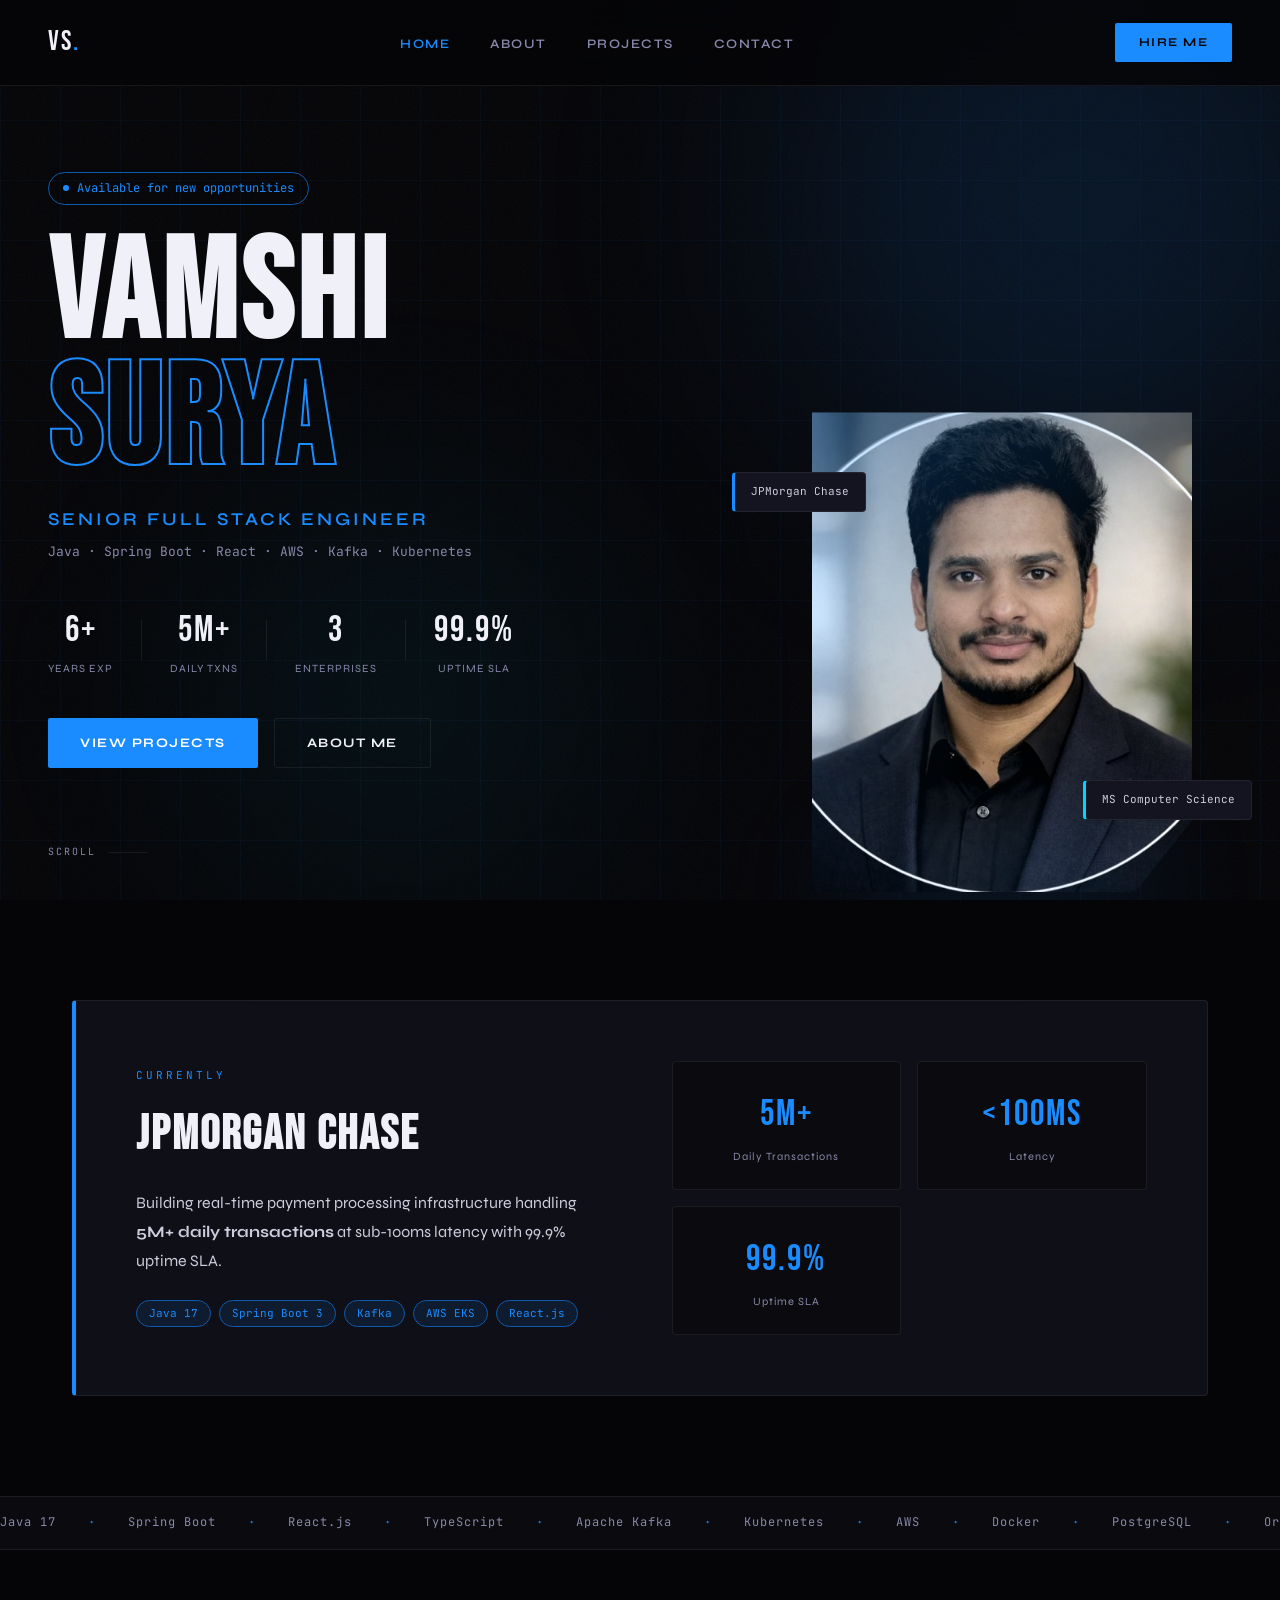
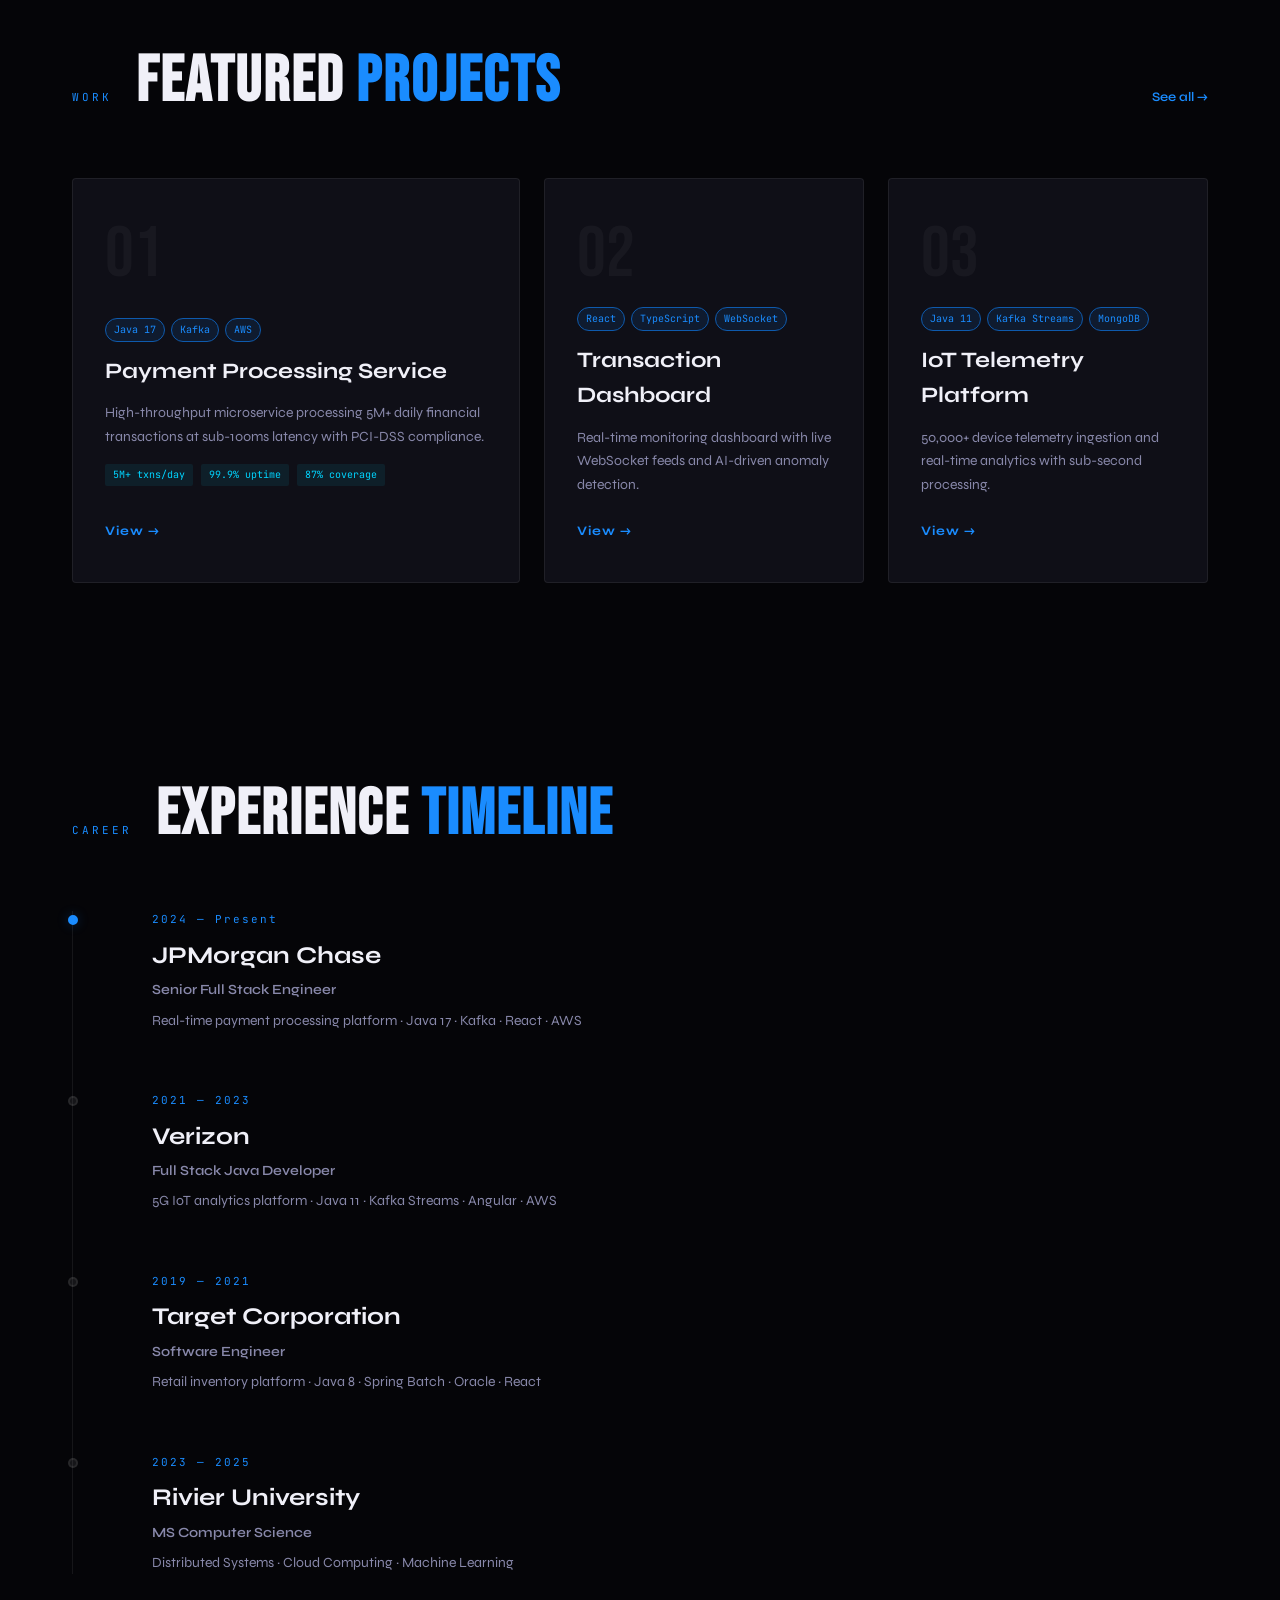
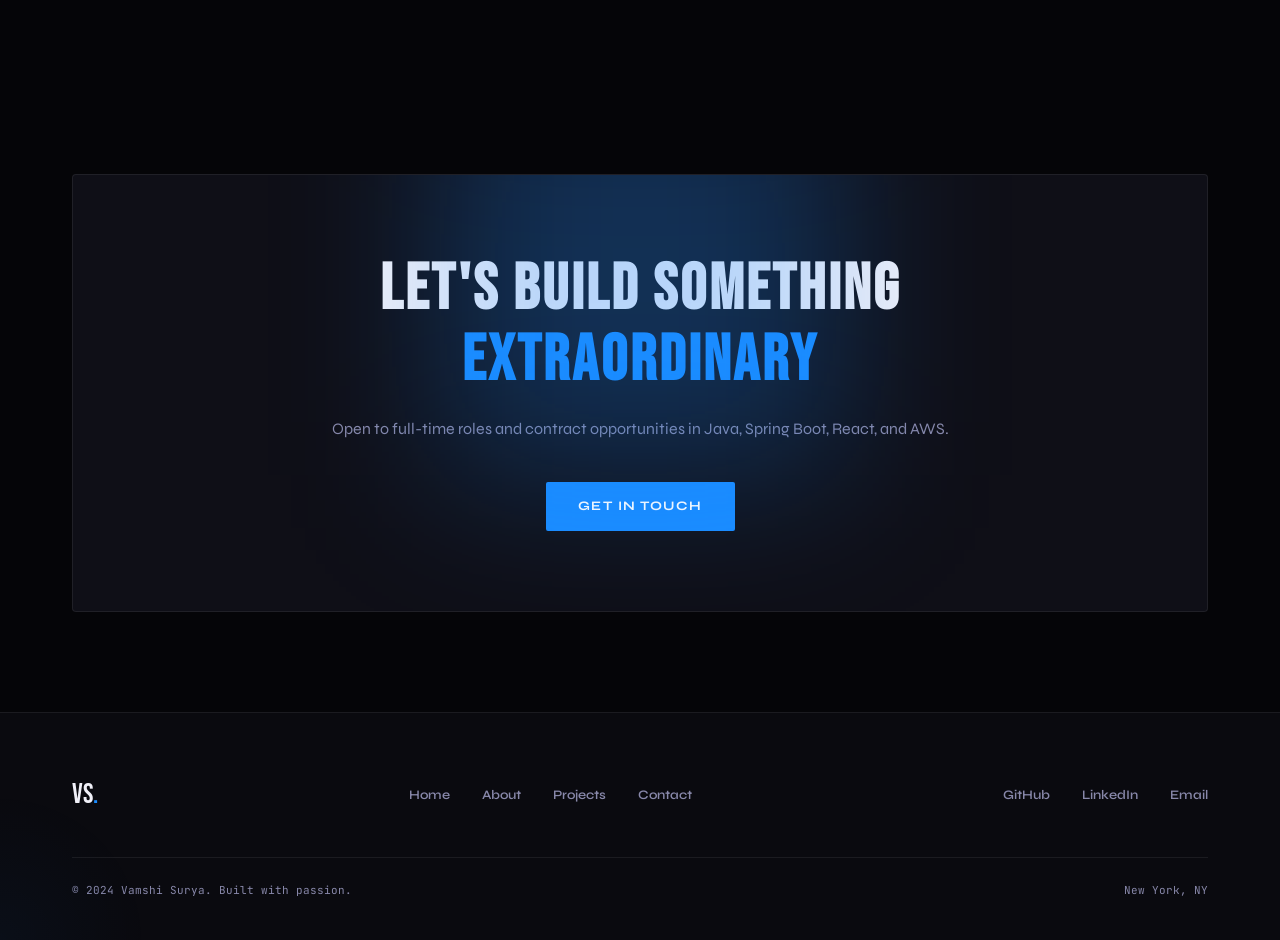
==== index.html @ db15f025 "Add files via upload" ====
<!DOCTYPE html>
<html lang="en">
<head>
  <meta charset="UTF-8" />
  <meta name="viewport" content="width=device-width, initial-scale=1.0" />
  <title>Vamshi Surya — Senior Full Stack Engineer</title>
  <link rel="stylesheet" href="style.css" />
  <link href="https://fonts.googleapis.com/css2?family=Bebas+Neue&family=Syne:wght@400;600;700;800&family=JetBrains+Mono:wght@300;400;500&display=swap" rel="stylesheet" />
</head>
<body>

  <!-- NAV -->
  <nav class="nav" id="nav">
    <div class="nav-logo">VS<span class="dot">.</span></div>
    <ul class="nav-links">
      <li><a href="index.html" class="active">Home</a></li>
      <li><a href="about.html">About</a></li>
      <li><a href="projects.html">Projects</a></li>
      <li><a href="contact.html">Contact</a></li>
    </ul>
    <a href="contact.html" class="nav-cta">Hire Me</a>
    <button class="nav-toggle" id="navToggle">&#9776;</button>
  </nav>

  <!-- HERO -->
  <section class="hero">
    <div class="hero-bg">
      <div class="grid-overlay"></div>
      <div class="glow glow-1"></div>
      <div class="glow glow-2"></div>
      <div class="noise"></div>
    </div>

    <div class="hero-content">
      <div class="hero-tag"><span class="tag-dot"></span>Available for new opportunities</div>
      <h1 class="hero-title">
        <span class="line-1">VAMSHI</span>
        <span class="line-2">SURYA</span>
      </h1>
      <p class="hero-role">Senior Full Stack Engineer</p>
      <p class="hero-sub">Java · Spring Boot · React · AWS · Kafka · Kubernetes</p>
      <div class="hero-stats">
        <div class="stat"><span class="stat-num">6+</span><span class="stat-label">Years Exp</span></div>
        <div class="stat-divider"></div>
        <div class="stat"><span class="stat-num">5M+</span><span class="stat-label">Daily Txns</span></div>
        <div class="stat-divider"></div>
        <div class="stat"><span class="stat-num">3</span><span class="stat-label">Enterprises</span></div>
        <div class="stat-divider"></div>
        <div class="stat"><span class="stat-num">99.9%</span><span class="stat-label">Uptime SLA</span></div>
      </div>
      <div class="hero-actions">
        <a href="projects.html" class="btn-primary">View Projects</a>
        <a href="about.html" class="btn-secondary">About Me</a>
      </div>
    </div>

    <div class="hero-photo">
      <div class="photo-frame">
        <img src="photo.png" alt="Vamshi Surya" class="photo-img" />
        <div class="photo-border"></div>
        <div class="photo-glow"></div>
      </div>
      <div class="photo-badge badge-1"><span>JPMorgan Chase</span></div>
      <div class="photo-badge badge-2"><span>MS Computer Science</span></div>
    </div>

    <div class="scroll-indicator">
      <span>Scroll</span>
      <div class="scroll-line"></div>
    </div>
  </section>

  <!-- CURRENTLY AT -->
  <section class="current-section">
    <div class="container">
      <div class="current-card">
        <div class="current-left">
          <div class="section-tag">Currently</div>
          <h2>JPMorgan Chase</h2>
          <p>Building real-time payment processing infrastructure handling <strong>5M+ daily transactions</strong> at sub-100ms latency with 99.9% uptime SLA.</p>
          <div class="tech-pills">
            <span>Java 17</span><span>Spring Boot 3</span><span>Kafka</span><span>AWS EKS</span><span>React.js</span>
          </div>
        </div>
        <div class="current-right">
          <div class="metric-card">
            <div class="metric-value">5M+</div>
            <div class="metric-label">Daily Transactions</div>
          </div>
          <div class="metric-card">
            <div class="metric-value">&lt;100ms</div>
            <div class="metric-label">Latency</div>
          </div>
          <div class="metric-card">
            <div class="metric-value">99.9%</div>
            <div class="metric-label">Uptime SLA</div>
          </div>
        </div>
      </div>
    </div>
  </section>

  <!-- STACK MARQUEE -->
  <div class="marquee-wrapper">
    <div class="marquee">
      <span>Java 17</span><span>·</span>
      <span>Spring Boot</span><span>·</span>
      <span>React.js</span><span>·</span>
      <span>TypeScript</span><span>·</span>
      <span>Apache Kafka</span><span>·</span>
      <span>Kubernetes</span><span>·</span>
      <span>AWS</span><span>·</span>
      <span>Docker</span><span>·</span>
      <span>PostgreSQL</span><span>·</span>
      <span>Oracle</span><span>·</span>
      <span>Redis</span><span>·</span>
      <span>MongoDB</span><span>·</span>
      <span>Terraform</span><span>·</span>
      <span>GitHub Actions</span><span>·</span>
      <span>OAuth2</span><span>·</span>
      <span>JWT</span><span>·</span>
      <span>Java 17</span><span>·</span>
      <span>Spring Boot</span><span>·</span>
      <span>React.js</span><span>·</span>
      <span>TypeScript</span><span>·</span>
      <span>Apache Kafka</span><span>·</span>
      <span>Kubernetes</span><span>·</span>
      <span>AWS</span><span>·</span>
      <span>Docker</span><span>·</span>
    </div>
  </div>

  <!-- FEATURED PROJECTS -->
  <section class="featured-section">
    <div class="container">
      <div class="section-header">
        <div class="section-tag">Work</div>
        <h2 class="section-title">Featured <span class="accent">Projects</span></h2>
        <a href="projects.html" class="see-all">See all →</a>
      </div>
      <div class="projects-grid">

        <div class="project-card featured-card">
          <div class="project-card-bg"></div>
          <div class="project-number">01</div>
          <div class="project-info">
            <div class="project-tags"><span>Java 17</span><span>Kafka</span><span>AWS</span></div>
            <h3>Payment Processing Service</h3>
            <p>High-throughput microservice processing 5M+ daily financial transactions at sub-100ms latency with PCI-DSS compliance.</p>
            <div class="project-metrics">
              <span>5M+ txns/day</span>
              <span>99.9% uptime</span>
              <span>87% coverage</span>
            </div>
          </div>
          <a href="projects.html" class="project-link">View →</a>
        </div>

        <div class="project-card">
          <div class="project-number">02</div>
          <div class="project-info">
            <div class="project-tags"><span>React</span><span>TypeScript</span><span>WebSocket</span></div>
            <h3>Transaction Dashboard</h3>
            <p>Real-time monitoring dashboard with live WebSocket feeds and AI-driven anomaly detection.</p>
          </div>
          <a href="projects.html" class="project-link">View →</a>
        </div>

        <div class="project-card">
          <div class="project-number">03</div>
          <div class="project-info">
            <div class="project-tags"><span>Java 11</span><span>Kafka Streams</span><span>MongoDB</span></div>
            <h3>IoT Telemetry Platform</h3>
            <p>50,000+ device telemetry ingestion and real-time analytics with sub-second processing.</p>
          </div>
          <a href="projects.html" class="project-link">View →</a>
        </div>

      </div>
    </div>
  </section>

  <!-- EXPERIENCE TIMELINE -->
  <section class="experience-section">
    <div class="container">
      <div class="section-header">
        <div class="section-tag">Career</div>
        <h2 class="section-title">Experience <span class="accent">Timeline</span></h2>
      </div>
      <div class="timeline">
        <div class="timeline-item active">
          <div class="timeline-dot"></div>
          <div class="timeline-year">2024 — Present</div>
          <div class="timeline-content">
            <h3>JPMorgan Chase</h3>
            <p class="timeline-role">Senior Full Stack Engineer</p>
            <p>Real-time payment processing platform · Java 17 · Kafka · React · AWS</p>
          </div>
        </div>
        <div class="timeline-item">
          <div class="timeline-dot"></div>
          <div class="timeline-year">2021 — 2023</div>
          <div class="timeline-content">
            <h3>Verizon</h3>
            <p class="timeline-role">Full Stack Java Developer</p>
            <p>5G IoT analytics platform · Java 11 · Kafka Streams · Angular · AWS</p>
          </div>
        </div>
        <div class="timeline-item">
          <div class="timeline-dot"></div>
          <div class="timeline-year">2019 — 2021</div>
          <div class="timeline-content">
            <h3>Target Corporation</h3>
            <p class="timeline-role">Software Engineer</p>
            <p>Retail inventory platform · Java 8 · Spring Batch · Oracle · React</p>
          </div>
        </div>
        <div class="timeline-item">
          <div class="timeline-dot"></div>
          <div class="timeline-year">2023 — 2025</div>
          <div class="timeline-content">
            <h3>Rivier University</h3>
            <p class="timeline-role">MS Computer Science</p>
            <p>Distributed Systems · Cloud Computing · Machine Learning</p>
          </div>
        </div>
      </div>
    </div>
  </section>

  <!-- CTA -->
  <section class="cta-section">
    <div class="container">
      <div class="cta-card">
        <div class="cta-glow"></div>
        <h2>Let's Build Something<br/><span class="accent">Extraordinary</span></h2>
        <p>Open to full-time roles and contract opportunities in Java, Spring Boot, React, and AWS.</p>
        <a href="contact.html" class="btn-primary">Get In Touch</a>
      </div>
    </div>
  </section>

  <!-- FOOTER -->
  <footer class="footer">
    <div class="container">
      <div class="footer-inner">
        <div class="footer-logo">VS<span class="dot">.</span></div>
        <div class="footer-links">
          <a href="index.html">Home</a>
          <a href="about.html">About</a>
          <a href="projects.html">Projects</a>
          <a href="contact.html">Contact</a>
        </div>
        <div class="footer-social">
          <a href="https://github.com/vamshisurya0512" target="_blank">GitHub</a>
          <a href="https://linkedin.com/in/vamshi-surya0512" target="_blank">LinkedIn</a>
          <a href="mailto:vamshi.surya0512@gmail.com">Email</a>
        </div>
      </div>
      <div class="footer-bottom">
        <span>© 2024 Vamshi Surya. Built with passion.</span>
        <span>New York, NY</span>
      </div>
    </div>
  </footer>

  <script src="script.js"></script>
</body>
</html>
---- style.css ----
/* ===================================================
   VAMSHI SURYA — PORTFOLIO
   Dark Cinematic Theme
   =================================================== */

*, *::before, *::after { box-sizing: border-box; margin: 0; padding: 0; }

:root {
  --black:    #050508;
  --dark:     #0a0a0f;
  --card:     #0f0f17;
  --card2:    #141420;
  --border:   rgba(255,255,255,0.07);
  --blue:     #1a8cff;
  --blue-dim: #0e5aad;
  --blue-glow:#1a8cff44;
  --cyan:     #00d4ff;
  --white:    #f0f0f8;
  --gray:     #8888aa;
  --light:    #ccccdd;
  --font-display: 'Bebas Neue', sans-serif;
  --font-body:    'Syne', sans-serif;
  --font-mono:    'JetBrains Mono', monospace;
}

html { scroll-behavior: smooth; }

body {
  background: var(--black);
  color: var(--white);
  font-family: var(--font-body);
  line-height: 1.6;
  overflow-x: hidden;
}

/* ── SCROLLBAR ── */
::-webkit-scrollbar { width: 4px; }
::-webkit-scrollbar-track { background: var(--dark); }
::-webkit-scrollbar-thumb { background: var(--blue-dim); border-radius: 2px; }

/* ── SELECTION ── */
::selection { background: var(--blue); color: #fff; }

/* ── CONTAINER ── */
.container { max-width: 1200px; margin: 0 auto; padding: 0 32px; }

/* ── ACCENT ── */
.accent { color: var(--blue); }
.dot { color: var(--blue); }

/* ===================================================
   NAVIGATION
   =================================================== */
.nav {
  position: fixed; top: 0; left: 0; right: 0; z-index: 100;
  display: flex; align-items: center; justify-content: space-between;
  padding: 20px 48px;
  background: rgba(5,5,8,0.85);
  backdrop-filter: blur(20px);
  border-bottom: 1px solid var(--border);
  transition: all 0.3s;
}
.nav.scrolled { padding: 14px 48px; }
.nav-logo {
  font-family: var(--font-display);
  font-size: 28px;
  letter-spacing: 2px;
  color: var(--white);
}
.nav-links { display: flex; gap: 40px; list-style: none; }
.nav-links a {
  font-size: 13px;
  font-weight: 600;
  letter-spacing: 1.5px;
  text-transform: uppercase;
  color: var(--gray);
  text-decoration: none;
  transition: color 0.2s;
}
.nav-links a:hover, .nav-links a.active { color: var(--white); }
.nav-links a.active { color: var(--blue); }
.nav-cta {
  font-size: 12px;
  font-weight: 700;
  letter-spacing: 1.5px;
  text-transform: uppercase;
  color: var(--black);
  background: var(--blue);
  padding: 10px 24px;
  border-radius: 2px;
  text-decoration: none;
  transition: all 0.2s;
}
.nav-cta:hover { background: var(--cyan); transform: translateY(-1px); }
.nav-toggle { display: none; background: none; border: none; color: var(--white); font-size: 22px; cursor: pointer; }

/* ===================================================
   HERO BG
   =================================================== */
.hero-bg {
  position: absolute; inset: 0; overflow: hidden; z-index: 0;
}
.grid-overlay {
  position: absolute; inset: 0;
  background-image:
    linear-gradient(rgba(26,140,255,0.04) 1px, transparent 1px),
    linear-gradient(90deg, rgba(26,140,255,0.04) 1px, transparent 1px);
  background-size: 60px 60px;
}
.glow {
  position: absolute; border-radius: 50%;
  filter: blur(120px); pointer-events: none;
}
.glow-1 { width: 600px; height: 600px; background: rgba(26,140,255,0.12); top: -100px; right: -100px; }
.glow-2 { width: 400px; height: 400px; background: rgba(0,212,255,0.06); bottom: 0; left: 200px; }
.noise {
  position: absolute; inset: 0; opacity: 0.03;
  background-image: url("data:image/svg+xml,%3Csvg viewBox='0 0 512 512' xmlns='http://www.w3.org/2000/svg'%3E%3Cfilter id='noise'%3E%3CfeTurbulence type='fractalNoise' baseFrequency='0.9' numOctaves='4' stitchTiles='stitch'/%3E%3C/filter%3E%3Crect width='100%25' height='100%25' filter='url(%23noise)' opacity='1'/%3E%3C/svg%3E");
}

/* ===================================================
   HERO SECTION
   =================================================== */
.hero {
  position: relative; min-height: 100vh;
  display: flex; align-items: center;
  padding: 120px 48px 80px;
  overflow: hidden;
}
.hero-content { position: relative; z-index: 1; max-width: 640px; }
.hero-tag {
  display: inline-flex; align-items: center; gap: 8px;
  font-family: var(--font-mono); font-size: 12px;
  color: var(--blue); border: 1px solid var(--blue-dim);
  padding: 6px 14px; border-radius: 20px; margin-bottom: 28px;
  animation: fadeUp 0.6s ease both;
}
.tag-dot { width: 6px; height: 6px; background: var(--blue); border-radius: 50%; animation: pulse 2s infinite; }
@keyframes pulse { 0%,100%{opacity:1} 50%{opacity:0.3} }

.hero-title {
  font-family: var(--font-display);
  line-height: 0.9;
  margin-bottom: 20px;
  animation: fadeUp 0.6s 0.1s ease both;
}
.hero-title .line-1 {
  display: block; font-size: clamp(80px, 12vw, 140px);
  color: var(--white); letter-spacing: 4px;
}
.hero-title .line-2 {
  display: block; font-size: clamp(80px, 12vw, 140px);
  color: transparent;
  -webkit-text-stroke: 2px var(--blue);
  letter-spacing: 4px;
}
.hero-role {
  font-size: 18px; font-weight: 600; color: var(--blue);
  letter-spacing: 3px; text-transform: uppercase;
  margin-bottom: 8px;
  animation: fadeUp 0.6s 0.2s ease both;
}
.hero-sub {
  font-family: var(--font-mono); font-size: 13px; color: var(--gray);
  margin-bottom: 40px;
  animation: fadeUp 0.6s 0.3s ease both;
}
.hero-stats {
  display: flex; align-items: center; gap: 0;
  margin-bottom: 40px;
  animation: fadeUp 0.6s 0.4s ease both;
}
.stat { text-align: center; padding: 0 28px; }
.stat:first-child { padding-left: 0; }
.stat-num { display: block; font-family: var(--font-display); font-size: 36px; color: var(--white); letter-spacing: 2px; }
.stat-label { display: block; font-size: 11px; color: var(--gray); letter-spacing: 1px; text-transform: uppercase; }
.stat-divider { width: 1px; height: 40px; background: var(--border); }

.hero-actions {
  display: flex; gap: 16px;
  animation: fadeUp 0.6s 0.5s ease both;
}

/* ── HERO PHOTO ── */
.hero-photo {
  position: absolute; right: 48px; bottom: 0; z-index: 1;
  width: 420px;
  animation: fadeLeft 0.8s 0.3s ease both;
}
.photo-frame { position: relative; display: inline-block; }
.photo-img {
  width: 380px; height: 480px;
  object-fit: cover; object-position: top;
  display: block;
  clip-path: polygon(0 0, 100% 0, 100% 85%, 85% 100%, 0 100%);
  filter: grayscale(20%) contrast(1.1);
}
.photo-border {
  position: absolute; inset: 0;
  clip-path: polygon(0 0, 100% 0, 100% 85%, 85% 100%, 0 100%);
  background: linear-gradient(135deg, var(--blue) 0%, transparent 60%);
  opacity: 0.3; pointer-events: none;
}
.photo-glow {
  position: absolute; bottom: -20px; left: 50%;
  transform: translateX(-50%);
  width: 300px; height: 60px;
  background: var(--blue); filter: blur(60px); opacity: 0.2;
}
.photo-badge {
  position: absolute;
  background: var(--card2);
  border: 1px solid var(--border);
  padding: 10px 16px;
  border-radius: 4px;
  font-family: var(--font-mono); font-size: 11px; color: var(--light);
  backdrop-filter: blur(10px);
  white-space: nowrap;
}
.badge-1 { top: 60px; left: -80px; border-left: 3px solid var(--blue); }
.badge-2 { bottom: 80px; right: -20px; border-left: 3px solid var(--cyan); }

/* ── SCROLL INDICATOR ── */
.scroll-indicator {
  position: absolute; bottom: 40px; left: 48px;
  display: flex; align-items: center; gap: 12px;
  font-family: var(--font-mono); font-size: 10px;
  color: var(--gray); letter-spacing: 2px; text-transform: uppercase;
  animation: fadeUp 0.6s 0.8s ease both;
}
.scroll-line { width: 40px; height: 1px; background: var(--border); position: relative; overflow: hidden; }
.scroll-line::after {
  content: ''; position: absolute; top: 0; left: -100%;
  width: 100%; height: 100%; background: var(--blue);
  animation: scrollLine 2s infinite;
}
@keyframes scrollLine { 0%{left:-100%} 100%{left:100%} }

/* ===================================================
   BUTTONS
   =================================================== */
.btn-primary {
  display: inline-flex; align-items: center; gap: 8px;
  background: var(--blue); color: #fff;
  font-family: var(--font-body); font-size: 13px; font-weight: 700;
  letter-spacing: 1.5px; text-transform: uppercase;
  padding: 14px 32px; border-radius: 2px;
  text-decoration: none; border: none; cursor: pointer;
  transition: all 0.2s;
}
.btn-primary:hover { background: var(--cyan); transform: translateY(-2px); box-shadow: 0 8px 30px rgba(26,140,255,0.3); }

.btn-secondary {
  display: inline-flex; align-items: center; gap: 8px;
  background: transparent; color: var(--white);
  font-family: var(--font-body); font-size: 13px; font-weight: 700;
  letter-spacing: 1.5px; text-transform: uppercase;
  padding: 14px 32px; border-radius: 2px;
  text-decoration: none; border: 1px solid var(--border);
  transition: all 0.2s; cursor: pointer;
}
.btn-secondary:hover { border-color: var(--blue); color: var(--blue); }

/* ===================================================
   SECTION TAGS & HEADERS
   =================================================== */
.section-tag {
  display: inline-block;
  font-family: var(--font-mono); font-size: 11px;
  color: var(--blue); letter-spacing: 3px; text-transform: uppercase;
  margin-bottom: 12px;
}
.section-header {
  display: flex; align-items: baseline; gap: 24px;
  margin-bottom: 60px;
}
.section-title {
  font-family: var(--font-display);
  font-size: clamp(40px, 5vw, 64px);
  letter-spacing: 2px; line-height: 1;
}
.see-all {
  margin-left: auto; font-size: 13px; color: var(--blue);
  text-decoration: none; font-weight: 600;
  transition: gap 0.2s;
}
.see-all:hover { color: var(--cyan); }

/* ===================================================
   CURRENT SECTION
   =================================================== */
.current-section { padding: 100px 0; }
.current-card {
  display: grid; grid-template-columns: 1fr 1fr; gap: 60px;
  background: var(--card); border: 1px solid var(--border);
  border-left: 4px solid var(--blue);
  padding: 60px; border-radius: 4px;
}
.current-left h2 {
  font-family: var(--font-display); font-size: 48px;
  letter-spacing: 2px; margin-bottom: 16px;
}
.current-left p { color: var(--light); line-height: 1.8; margin-bottom: 24px; }
.tech-pills { display: flex; flex-wrap: wrap; gap: 8px; }
.tech-pills span {
  font-family: var(--font-mono); font-size: 11px;
  color: var(--blue); background: rgba(26,140,255,0.1);
  border: 1px solid var(--blue-dim); padding: 4px 12px; border-radius: 20px;
}
.current-right {
  display: grid; grid-template-columns: 1fr 1fr; gap: 16px;
  align-content: center;
}
.metric-card {
  background: var(--dark); border: 1px solid var(--border);
  padding: 24px; border-radius: 4px; text-align: center;
}
.metric-value {
  font-family: var(--font-display); font-size: 36px;
  color: var(--blue); letter-spacing: 2px;
}
.metric-label { font-size: 11px; color: var(--gray); letter-spacing: 1px; margin-top: 4px; }

/* ===================================================
   MARQUEE
   =================================================== */
.marquee-wrapper {
  overflow: hidden; border-top: 1px solid var(--border);
  border-bottom: 1px solid var(--border);
  background: var(--dark); padding: 16px 0;
}
.marquee {
  display: flex; gap: 32px; white-space: nowrap;
  animation: marquee 30s linear infinite;
  font-family: var(--font-mono); font-size: 12px; color: var(--gray);
  letter-spacing: 1px;
}
.marquee span:nth-child(even) { color: var(--blue); }
@keyframes marquee { from{transform:translateX(0)} to{transform:translateX(-50%)} }

/* ===================================================
   FEATURED PROJECTS
   =================================================== */
.featured-section { padding: 100px 0; }
.projects-grid { display: grid; grid-template-columns: 1.4fr 1fr 1fr; gap: 24px; }

.project-card {
  position: relative; overflow: hidden;
  background: var(--card); border: 1px solid var(--border);
  padding: 40px 32px; border-radius: 4px;
  transition: all 0.3s; cursor: pointer;
  display: flex; flex-direction: column; justify-content: space-between;
  min-height: 320px;
}
.project-card:hover { border-color: var(--blue); transform: translateY(-4px); }
.project-card:hover .project-card-bg { opacity: 1; }
.featured-card { grid-row: span 1; }
.project-card-bg {
  position: absolute; inset: 0;
  background: linear-gradient(135deg, rgba(26,140,255,0.05), transparent);
  opacity: 0; transition: opacity 0.3s; pointer-events: none;
}
.project-number {
  font-family: var(--font-display); font-size: 72px;
  color: rgba(255,255,255,0.04); line-height: 1;
  margin-bottom: 16px;
}
.project-tags { display: flex; flex-wrap: wrap; gap: 6px; margin-bottom: 12px; }
.project-tags span {
  font-family: var(--font-mono); font-size: 10px;
  color: var(--blue); background: rgba(26,140,255,0.1);
  border: 1px solid var(--blue-dim); padding: 3px 8px; border-radius: 20px;
}
.project-info h3 { font-size: 22px; font-weight: 700; margin-bottom: 12px; }
.project-info p { font-size: 14px; color: var(--gray); line-height: 1.7; }
.project-metrics { display: flex; flex-wrap: wrap; gap: 8px; margin-top: 16px; }
.project-metrics span {
  font-family: var(--font-mono); font-size: 10px; color: var(--cyan);
  background: rgba(0,212,255,0.08); padding: 3px 8px; border-radius: 2px;
}
.project-link {
  display: inline-block; margin-top: 24px;
  font-size: 13px; font-weight: 700; color: var(--blue);
  text-decoration: none; letter-spacing: 1px;
  transition: color 0.2s;
}
.project-link:hover { color: var(--cyan); }

/* ===================================================
   TIMELINE
   =================================================== */
.experience-section { padding: 100px 0; }
.timeline { position: relative; padding-left: 40px; }
.timeline::before {
  content: ''; position: absolute; left: 0; top: 0; bottom: 0;
  width: 1px; background: var(--border);
}
.timeline-item {
  position: relative; padding: 0 0 60px 40px;
  opacity: 0.5; transition: opacity 0.3s;
}
.timeline-item:last-child { padding-bottom: 0; }
.timeline-item.active { opacity: 1; }
.timeline-item:hover { opacity: 1; }
.timeline-dot {
  position: absolute; left: -44px; top: 4px;
  width: 10px; height: 10px; border-radius: 50%;
  background: var(--border); border: 2px solid var(--border);
  transition: all 0.3s;
}
.timeline-item.active .timeline-dot { background: var(--blue); border-color: var(--blue); box-shadow: 0 0 12px var(--blue-glow); }
.timeline-year {
  font-family: var(--font-mono); font-size: 11px;
  color: var(--blue); letter-spacing: 2px; margin-bottom: 8px;
}
.timeline-content h3 { font-size: 24px; font-weight: 700; margin-bottom: 4px; }
.timeline-role { font-size: 13px; color: var(--blue); margin-bottom: 8px; font-weight: 600; }
.timeline-content p { font-size: 14px; color: var(--gray); }

/* ===================================================
   CTA SECTION
   =================================================== */
.cta-section { padding: 100px 0; }
.cta-card {
  position: relative; overflow: hidden;
  background: var(--card); border: 1px solid var(--border);
  padding: 80px; border-radius: 4px; text-align: center;
}
.cta-glow {
  position: absolute; top: -100px; left: 50%; transform: translateX(-50%);
  width: 400px; height: 400px;
  background: var(--blue-glow); filter: blur(80px); pointer-events: none;
}
.cta-card h2 {
  font-family: var(--font-display); font-size: clamp(40px, 5vw, 72px);
  letter-spacing: 3px; margin-bottom: 20px; line-height: 1.1;
}
.cta-card p { color: var(--gray); font-size: 16px; margin-bottom: 40px; }

/* ===================================================
   PAGE HERO (inner pages)
   =================================================== */
.page-hero {
  position: relative; padding: 160px 48px 80px;
  overflow: hidden; border-bottom: 1px solid var(--border);
}
.page-hero-content { position: relative; z-index: 1; }
.page-title {
  font-family: var(--font-display);
  font-size: clamp(60px, 9vw, 100px);
  letter-spacing: 3px; line-height: 1;
}

/* ===================================================
   ABOUT PAGE
   =================================================== */
.about-intro { padding: 100px 0; }
.about-grid { display: grid; grid-template-columns: 360px 1fr; gap: 80px; align-items: start; }
.about-photo-wrap { position: relative; margin-bottom: 32px; }
.about-photo-wrap img {
  width: 100%; aspect-ratio: 3/4; object-fit: cover; object-position: top;
  clip-path: polygon(0 0, 100% 0, 100% 90%, 90% 100%, 0 100%);
  filter: grayscale(15%);
}
.about-photo-border {
  position: absolute; inset: 0;
  clip-path: polygon(0 0, 100% 0, 100% 90%, 90% 100%, 0 100%);
  background: linear-gradient(135deg, var(--blue) 0%, transparent 50%);
  opacity: 0.2; pointer-events: none;
}
.about-quick-facts { display: flex; flex-direction: column; gap: 12px; }
.fact { display: flex; justify-content: space-between; align-items: center; padding: 12px 0; border-bottom: 1px solid var(--border); }
.fact-label { font-family: var(--font-mono); font-size: 11px; color: var(--gray); letter-spacing: 1px; }
.fact-val { font-size: 13px; font-weight: 600; color: var(--light); }
.fact-val.available { color: #00ff88; }

.about-text-col h2 { font-family: var(--font-display); font-size: clamp(36px, 4vw, 52px); letter-spacing: 2px; line-height: 1.1; margin-bottom: 28px; }
.about-text-col p { color: var(--light); line-height: 1.9; margin-bottom: 20px; font-size: 15px; }
.about-text-col strong { color: var(--white); }
.about-actions { display: flex; gap: 16px; margin-top: 40px; }

/* SKILLS */
.skills-section { padding: 100px 0; background: var(--dark); }
.skills-grid { display: grid; grid-template-columns: repeat(2, 1fr); gap: 32px; }
.skill-category {
  background: var(--card); border: 1px solid var(--border);
  padding: 40px; border-radius: 4px;
  transition: border-color 0.3s;
}
.skill-category:hover { border-color: var(--blue-dim); }
.skill-cat-icon { font-size: 32px; margin-bottom: 16px; }
.skill-category h3 { font-size: 20px; font-weight: 700; margin-bottom: 24px; }
.skill-list { display: flex; flex-direction: column; gap: 14px; }
.skill-item { display: flex; flex-direction: column; gap: 6px; }
.skill-item span { font-size: 13px; color: var(--light); font-weight: 600; }
.skill-bar { height: 3px; background: var(--border); border-radius: 2px; overflow: hidden; }
.skill-fill { height: 100%; background: linear-gradient(90deg, var(--blue), var(--cyan)); border-radius: 2px; transition: width 1s ease; }

/* VALUES */
.values-section { padding: 100px 0; }
.values-grid { display: grid; grid-template-columns: repeat(4, 1fr); gap: 24px; }
.value-card {
  background: var(--card); border: 1px solid var(--border);
  padding: 40px 32px; border-radius: 4px;
  transition: all 0.3s;
}
.value-card:hover { border-color: var(--blue); transform: translateY(-4px); }
.value-icon { font-size: 32px; margin-bottom: 20px; }
.value-card h3 { font-size: 18px; font-weight: 700; margin-bottom: 12px; }
.value-card p { font-size: 14px; color: var(--gray); line-height: 1.7; }

/* ===================================================
   PROJECTS PAGE
   =================================================== */
.all-projects-section { padding: 100px 0; }

.project-full-card {
  display: grid; grid-template-columns: 1fr 1fr; gap: 80px;
  align-items: center; padding: 80px 0;
  border-bottom: 1px solid var(--border);
}
.project-full-card:last-of-type { border-bottom: none; }
.project-full-card.reverse { direction: rtl; }
.project-full-card.reverse > * { direction: ltr; }

.pfc-number {
  font-family: var(--font-display); font-size: 100px;
  color: rgba(255,255,255,0.04); line-height: 1; margin-bottom: 16px;
}
.pfc-tags { display: flex; flex-wrap: wrap; gap: 8px; margin-bottom: 20px; }
.pfc-tags span {
  font-family: var(--font-mono); font-size: 11px;
  color: var(--blue); background: rgba(26,140,255,0.1);
  border: 1px solid var(--blue-dim); padding: 4px 12px; border-radius: 20px;
}
.pfc-left h2 { font-family: var(--font-display); font-size: clamp(32px, 4vw, 52px); letter-spacing: 2px; margin-bottom: 20px; }
.pfc-left p { font-size: 15px; color: var(--light); line-height: 1.8; margin-bottom: 32px; }
.pfc-metrics { display: grid; grid-template-columns: repeat(2,1fr); gap: 16px; margin-bottom: 32px; }
.pfc-metric { background: var(--card); border: 1px solid var(--border); padding: 16px; border-radius: 4px; }
.pfc-m-val { display: block; font-family: var(--font-display); font-size: 28px; color: var(--blue); letter-spacing: 1px; }
.pfc-m-label { font-size: 11px; color: var(--gray); letter-spacing: 1px; }
.pfc-actions { display: flex; gap: 16px; }

/* CODE PREVIEW */
.code-preview {
  background: #07070d; border: 1px solid var(--border);
  border-radius: 8px; overflow: hidden;
  box-shadow: 0 20px 60px rgba(0,0,0,0.5);
}
.code-header {
  display: flex; align-items: center; gap: 8px;
  padding: 12px 16px; background: #0d0d14;
  border-bottom: 1px solid var(--border);
}
.code-dot { width: 12px; height: 12px; border-radius: 50%; }
.code-dot.red { background: #ff5f57; }
.code-dot.yellow { background: #febc2e; }
.code-dot.green { background: #28c840; }
.code-filename { font-family: var(--font-mono); font-size: 12px; color: var(--gray); margin-left: 8px; }
.code-preview pre {
  padding: 24px; overflow-x: auto;
  font-family: var(--font-mono); font-size: 13px; line-height: 1.7;
}
.code-preview code { color: var(--light); }
.kw { color: #c792ea; }
.cls { color: #82aaff; }
.str { color: #c3e88d; }
.num { color: #f78c6c; }

/* SMALL PROJECTS */
.small-projects-grid { display: grid; grid-template-columns: repeat(3,1fr); gap: 24px; }
.small-project-card {
  background: var(--card); border: 1px solid var(--border);
  padding: 32px; border-radius: 4px;
  transition: all 0.3s;
}
.small-project-card:hover { border-color: var(--blue); transform: translateY(-4px); }
.sp-number { font-family: var(--font-display); font-size: 48px; color: rgba(255,255,255,0.05); margin-bottom: 12px; }
.small-project-card h3 { font-size: 18px; font-weight: 700; margin-bottom: 12px; }
.small-project-card p { font-size: 13px; color: var(--gray); line-height: 1.7; margin-bottom: 16px; }
.sp-tags { display: flex; flex-wrap: wrap; gap: 6px; margin-bottom: 20px; }
.sp-tags span { font-family: var(--font-mono); font-size: 10px; color: var(--blue); background: rgba(26,140,255,0.1); border: 1px solid var(--blue-dim); padding: 3px 8px; border-radius: 20px; }
.sp-link { font-size: 12px; font-weight: 700; color: var(--blue); text-decoration: none; letter-spacing: 1px; }
.sp-link:hover { color: var(--cyan); }

/* ===================================================
   CONTACT PAGE
   =================================================== */
.contact-section { padding: 100px 0; }
.contact-grid { display: grid; grid-template-columns: 1fr 1fr; gap: 80px; }
.contact-left h2 { font-family: var(--font-display); font-size: 48px; letter-spacing: 2px; margin-bottom: 20px; }
.contact-left p { color: var(--light); line-height: 1.8; margin-bottom: 40px; font-size: 15px; }
.contact-cards { display: flex; flex-direction: column; gap: 16px; margin-bottom: 40px; }
.contact-card {
  display: flex; align-items: center; gap: 16px;
  background: var(--card); border: 1px solid var(--border);
  padding: 20px 24px; border-radius: 4px;
  text-decoration: none; transition: all 0.2s;
}
.contact-card:not(.no-link):hover { border-color: var(--blue); transform: translateX(4px); }
.contact-card-icon { font-size: 24px; }
.contact-card-label { font-family: var(--font-mono); font-size: 10px; color: var(--gray); letter-spacing: 1px; margin-bottom: 4px; }
.contact-card-val { font-size: 14px; color: var(--white); font-weight: 600; }
.availability-badge {
  display: inline-flex; align-items: center; gap: 8px;
  font-family: var(--font-mono); font-size: 12px; color: #00ff88;
  border: 1px solid rgba(0,255,136,0.3); padding: 8px 16px; border-radius: 20px;
}
.avail-dot { width: 6px; height: 6px; background: #00ff88; border-radius: 50%; animation: pulse 2s infinite; }

/* FORM */
.contact-form { display: flex; flex-direction: column; gap: 24px; }
.form-group { display: flex; flex-direction: column; gap: 8px; }
.form-group label { font-family: var(--font-mono); font-size: 11px; color: var(--gray); letter-spacing: 1px; text-transform: uppercase; }
.form-group input, .form-group textarea, .form-group select {
  background: var(--card); border: 1px solid var(--border);
  color: var(--white); font-family: var(--font-body); font-size: 14px;
  padding: 14px 18px; border-radius: 4px; outline: none;
  transition: border-color 0.2s; resize: vertical;
}
.form-group input:focus, .form-group textarea:focus, .form-group select:focus { border-color: var(--blue); }
.form-group select option { background: var(--card); }
.form-submit { width: 100%; justify-content: center; }
.form-note { font-size: 12px; color: var(--gray); text-align: center; }
.form-note a { color: var(--blue); text-decoration: none; }

/* ===================================================
   FOOTER
   =================================================== */
.footer {
  border-top: 1px solid var(--border);
  padding: 60px 0 40px;
  background: var(--dark);
}
.footer-inner {
  display: flex; align-items: center; justify-content: space-between;
  margin-bottom: 40px; flex-wrap: wrap; gap: 24px;
}
.footer-logo { font-family: var(--font-display); font-size: 28px; }
.footer-links, .footer-social { display: flex; gap: 32px; }
.footer-links a, .footer-social a {
  font-size: 13px; color: var(--gray); text-decoration: none;
  transition: color 0.2s; font-weight: 600;
}
.footer-links a:hover, .footer-social a:hover { color: var(--blue); }
.footer-bottom {
  display: flex; justify-content: space-between;
  font-family: var(--font-mono); font-size: 11px; color: var(--gray);
  border-top: 1px solid var(--border); padding-top: 24px;
  flex-wrap: wrap; gap: 8px;
}

/* ===================================================
   ANIMATIONS
   =================================================== */
@keyframes fadeUp {
  from { opacity: 0; transform: translateY(24px); }
  to   { opacity: 1; transform: translateY(0); }
}
@keyframes fadeLeft {
  from { opacity: 0; transform: translateX(40px); }
  to   { opacity: 1; transform: translateX(0); }
}
.reveal {
  opacity: 0; transform: translateY(30px);
  transition: opacity 0.7s ease, transform 0.7s ease;
}
.reveal.visible { opacity: 1; transform: translateY(0); }

/* ===================================================
   RESPONSIVE
   =================================================== */
@media (max-width: 1024px) {
  .hero { padding: 120px 32px 80px; }
  .hero-photo { display: none; }
  .current-card { grid-template-columns: 1fr; }
  .projects-grid { grid-template-columns: 1fr 1fr; }
  .about-grid { grid-template-columns: 1fr; }
  .about-photo-col { max-width: 360px; }
  .values-grid { grid-template-columns: 1fr 1fr; }
  .project-full-card { grid-template-columns: 1fr; gap: 40px; }
  .project-full-card.reverse { direction: ltr; }
  .contact-grid { grid-template-columns: 1fr; }
}

@media (max-width: 768px) {
  .nav { padding: 16px 24px; }
  .nav-links { display: none; }
  .nav-links.open {
    display: flex; flex-direction: column; position: absolute;
    top: 100%; left: 0; right: 0; background: var(--dark);
    padding: 24px; gap: 16px; border-bottom: 1px solid var(--border);
  }
  .nav-cta { display: none; }
  .nav-toggle { display: block; }
  .hero { padding: 100px 24px 60px; }
  .hero-stats { flex-wrap: wrap; }
  .stat-divider { display: none; }
  .projects-grid { grid-template-columns: 1fr; }
  .skills-grid { grid-template-columns: 1fr; }
  .values-grid { grid-template-columns: 1fr; }
  .small-projects-grid { grid-template-columns: 1fr; }
  .page-hero { padding: 120px 24px 60px; }
  .container { padding: 0 24px; }
  .section-header { flex-direction: column; gap: 8px; }
  .current-card { padding: 32px; }
  .pfc-metrics { grid-template-columns: 1fr 1fr; }
  .cta-card { padding: 40px 24px; }
}
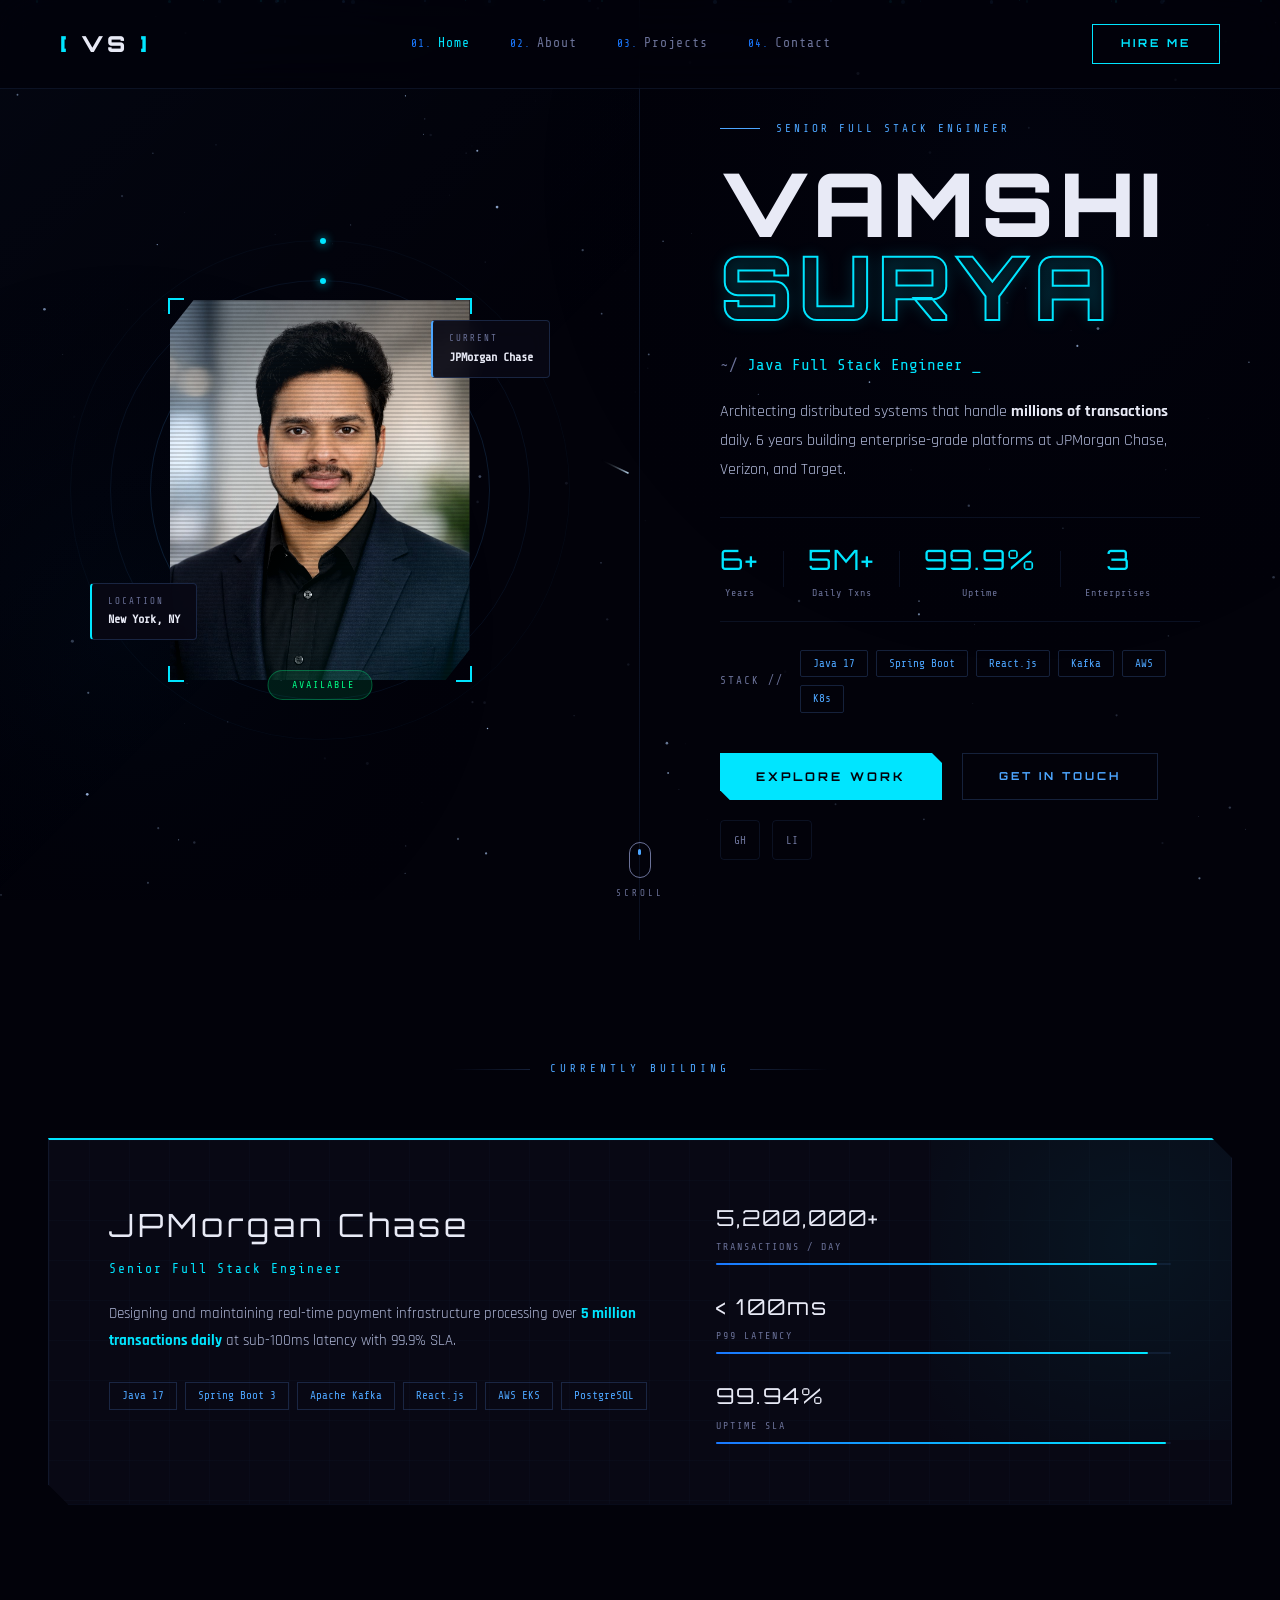
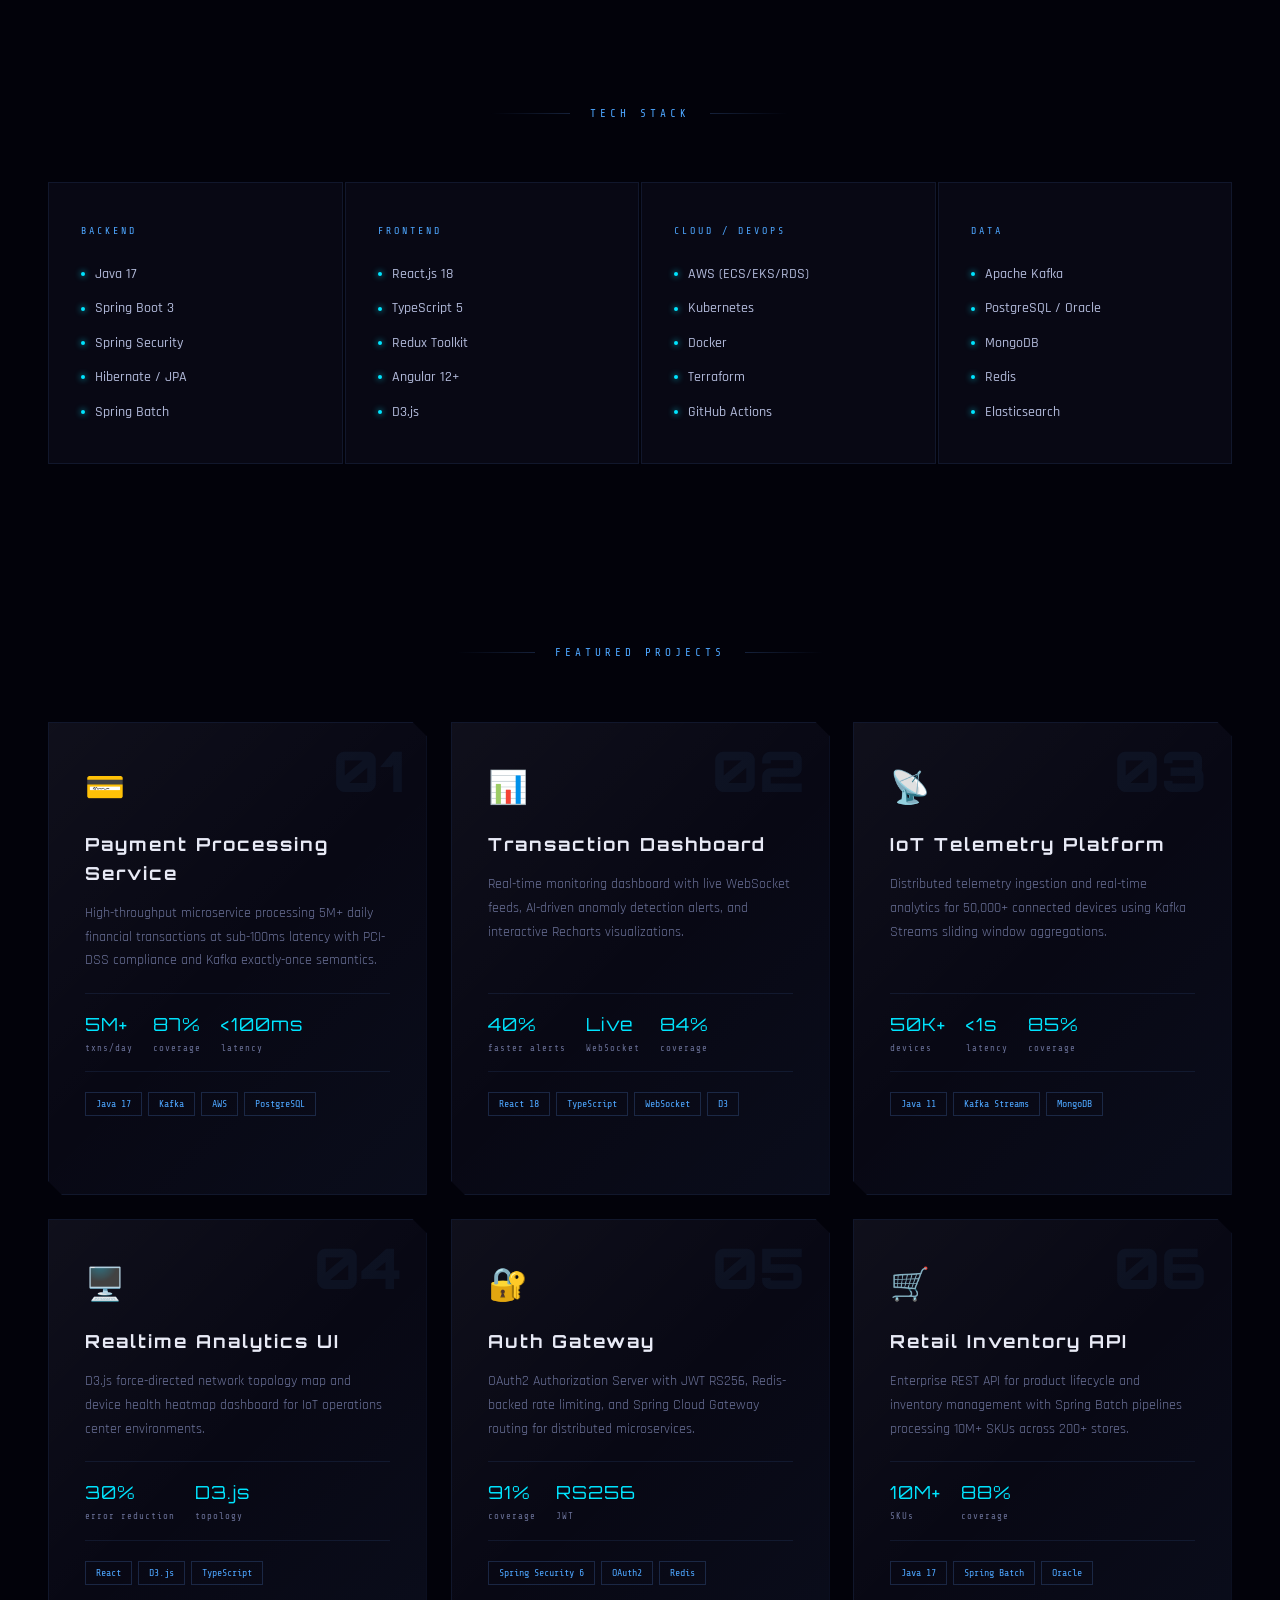
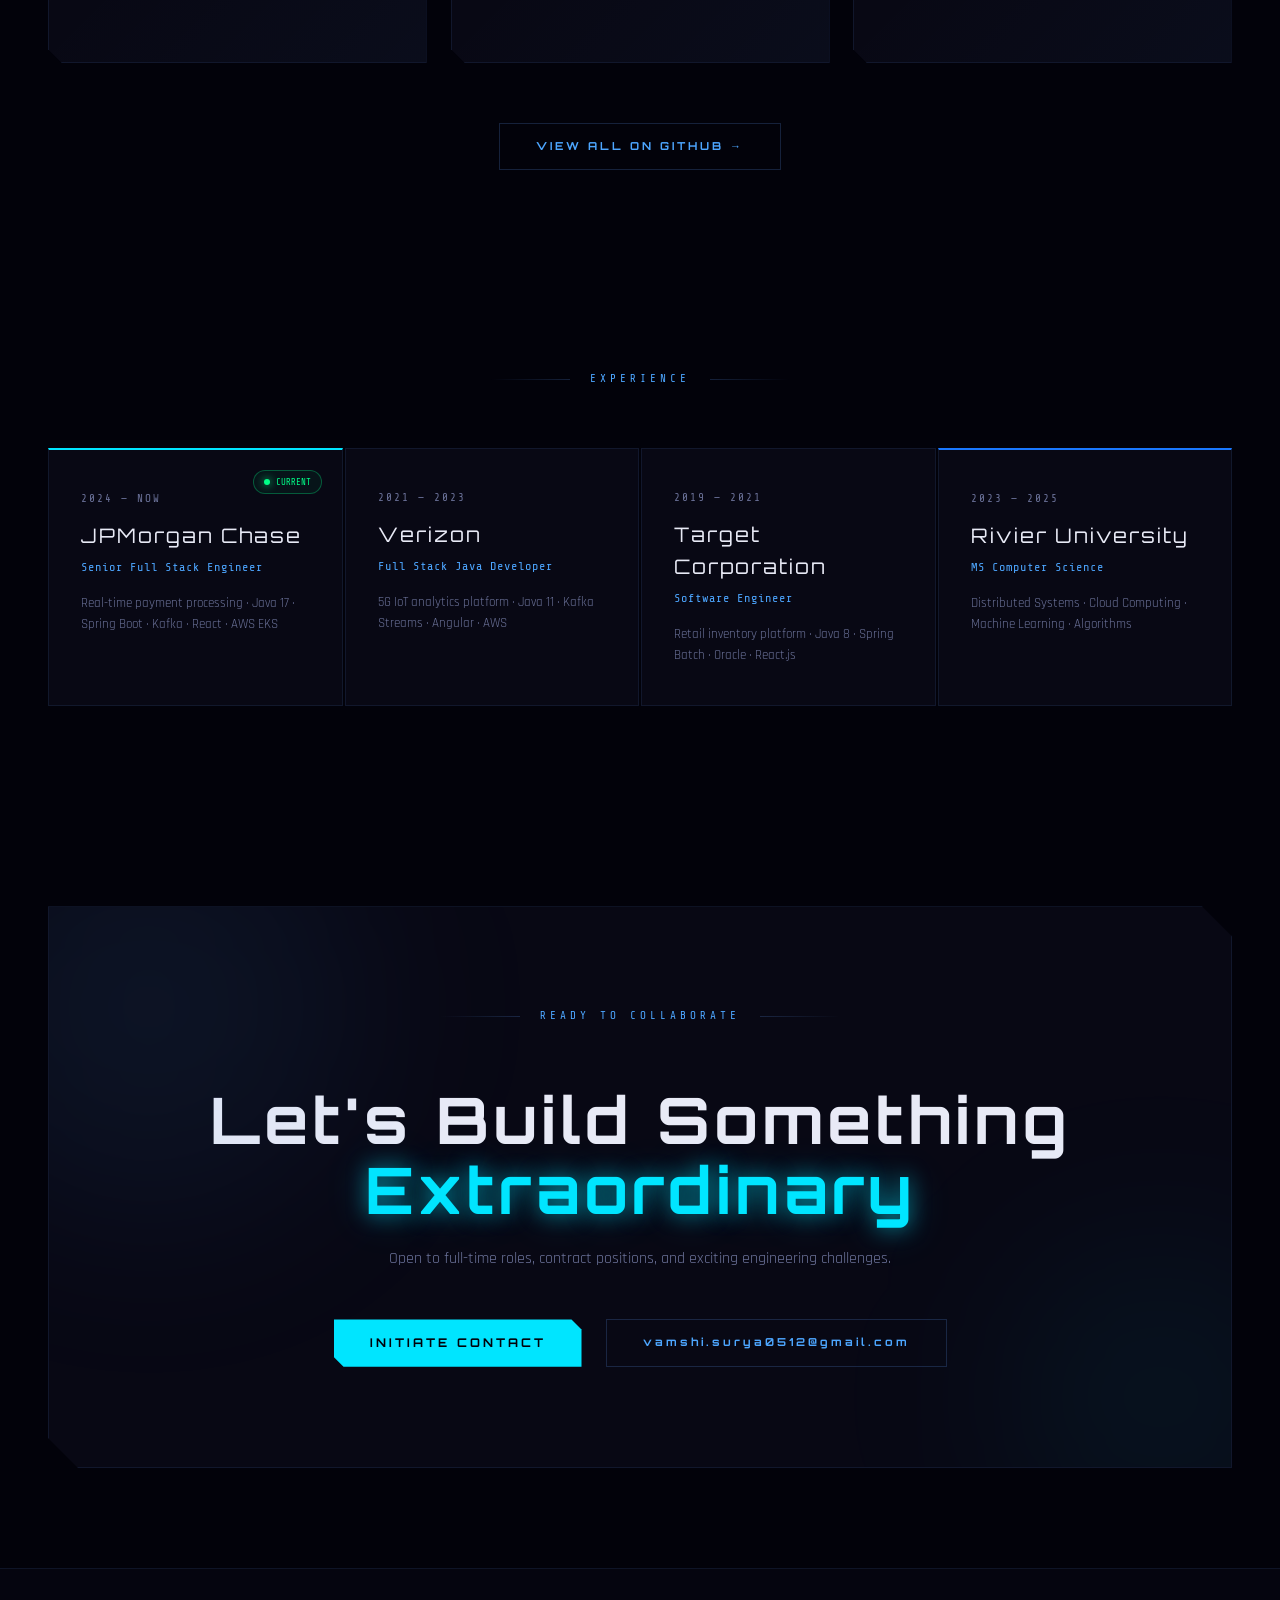
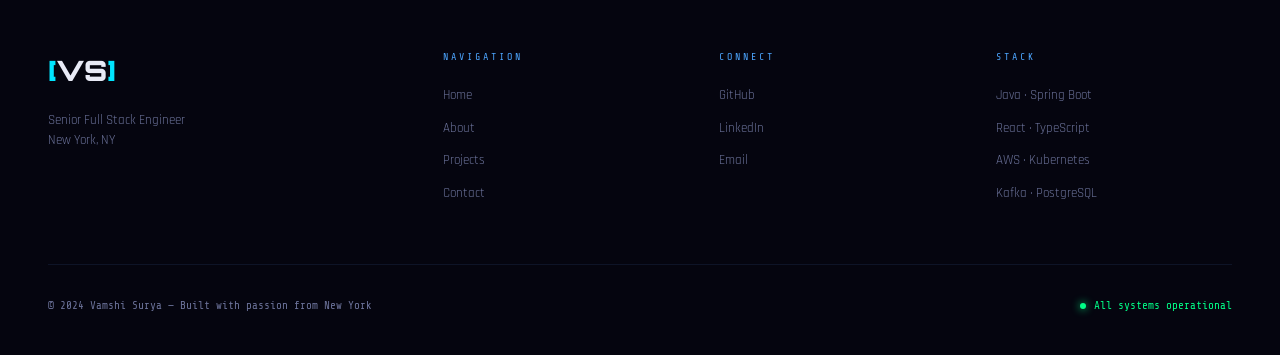
==== commit ec6a7b3d: "Add files via upload" ====
--- a/index.html
+++ b/index.html
@@ -1,241 +1,434 @@
 <!DOCTYPE html>
 <html lang="en">
 <head>
-  <meta charset="UTF-8" />
-  <meta name="viewport" content="width=device-width, initial-scale=1.0" />
+  <meta charset="UTF-8"/>
+  <meta name="viewport" content="width=device-width, initial-scale=1.0"/>
   <title>Vamshi Surya — Senior Full Stack Engineer</title>
-  <link rel="stylesheet" href="style.css" />
-  <link href="https://fonts.googleapis.com/css2?family=Bebas+Neue&family=Syne:wght@400;600;700;800&family=JetBrains+Mono:wght@300;400;500&display=swap" rel="stylesheet" />
+  <link rel="stylesheet" href="style.css"/>
+  <link href="https://fonts.googleapis.com/css2?family=Orbitron:wght@400;700;900&family=Rajdhani:wght@300;400;500;600;700&family=Share+Tech+Mono&display=swap" rel="stylesheet"/>
 </head>
 <body>
 
+  <!-- STAR CANVAS -->
+  <canvas id="starfield"></canvas>
+
+  <!-- FLOATING PARTICLES -->
+  <div class="particles" id="particles"></div>
+
   <!-- NAV -->
   <nav class="nav" id="nav">
-    <div class="nav-logo">VS<span class="dot">.</span></div>
-    <ul class="nav-links">
-      <li><a href="index.html" class="active">Home</a></li>
-      <li><a href="about.html">About</a></li>
-      <li><a href="projects.html">Projects</a></li>
-      <li><a href="contact.html">Contact</a></li>
+    <div class="nav-logo">
+      <span class="logo-bracket">[</span>
+      <span class="logo-text">VS</span>
+      <span class="logo-bracket">]</span>
+    </div>
+    <ul class="nav-links" id="navLinks">
+      <li><a href="index.html" class="active"><span class="nav-num">01.</span>Home</a></li>
+      <li><a href="about.html"><span class="nav-num">02.</span>About</a></li>
+      <li><a href="projects.html"><span class="nav-num">03.</span>Projects</a></li>
+      <li><a href="contact.html"><span class="nav-num">04.</span>Contact</a></li>
     </ul>
-    <a href="contact.html" class="nav-cta">Hire Me</a>
-    <button class="nav-toggle" id="navToggle">&#9776;</button>
+    <a href="contact.html" class="nav-cta">
+      <span class="cta-text">HIRE ME</span>
+      <span class="cta-line"></span>
+    </a>
+    <button class="nav-toggle" id="navToggle">
+      <span></span><span></span><span></span>
+    </button>
   </nav>
 
-  <!-- HERO -->
-  <section class="hero">
-    <div class="hero-bg">
-      <div class="grid-overlay"></div>
-      <div class="glow glow-1"></div>
-      <div class="glow glow-2"></div>
-      <div class="noise"></div>
-    </div>
-
-    <div class="hero-content">
-      <div class="hero-tag"><span class="tag-dot"></span>Available for new opportunities</div>
-      <h1 class="hero-title">
-        <span class="line-1">VAMSHI</span>
-        <span class="line-2">SURYA</span>
-      </h1>
-      <p class="hero-role">Senior Full Stack Engineer</p>
-      <p class="hero-sub">Java · Spring Boot · React · AWS · Kafka · Kubernetes</p>
-      <div class="hero-stats">
-        <div class="stat"><span class="stat-num">6+</span><span class="stat-label">Years Exp</span></div>
-        <div class="stat-divider"></div>
-        <div class="stat"><span class="stat-num">5M+</span><span class="stat-label">Daily Txns</span></div>
-        <div class="stat-divider"></div>
-        <div class="stat"><span class="stat-num">3</span><span class="stat-label">Enterprises</span></div>
-        <div class="stat-divider"></div>
-        <div class="stat"><span class="stat-num">99.9%</span><span class="stat-label">Uptime SLA</span></div>
-      </div>
-      <div class="hero-actions">
-        <a href="projects.html" class="btn-primary">View Projects</a>
-        <a href="about.html" class="btn-secondary">About Me</a>
-      </div>
-    </div>
-
-    <div class="hero-photo">
-      <div class="photo-frame">
-        <img src="photo.png" alt="Vamshi Surya" class="photo-img" />
-        <div class="photo-border"></div>
-        <div class="photo-glow"></div>
-      </div>
-      <div class="photo-badge badge-1"><span>JPMorgan Chase</span></div>
-      <div class="photo-badge badge-2"><span>MS Computer Science</span></div>
-    </div>
-
-    <div class="scroll-indicator">
-      <span>Scroll</span>
-      <div class="scroll-line"></div>
-    </div>
-  </section>
-
-  <!-- CURRENTLY AT -->
-  <section class="current-section">
-    <div class="container">
-      <div class="current-card">
-        <div class="current-left">
-          <div class="section-tag">Currently</div>
-          <h2>JPMorgan Chase</h2>
-          <p>Building real-time payment processing infrastructure handling <strong>5M+ daily transactions</strong> at sub-100ms latency with 99.9% uptime SLA.</p>
-          <div class="tech-pills">
-            <span>Java 17</span><span>Spring Boot 3</span><span>Kafka</span><span>AWS EKS</span><span>React.js</span>
-          </div>
-        </div>
-        <div class="current-right">
-          <div class="metric-card">
-            <div class="metric-value">5M+</div>
-            <div class="metric-label">Daily Transactions</div>
-          </div>
-          <div class="metric-card">
-            <div class="metric-value">&lt;100ms</div>
-            <div class="metric-label">Latency</div>
-          </div>
-          <div class="metric-card">
-            <div class="metric-value">99.9%</div>
-            <div class="metric-label">Uptime SLA</div>
-          </div>
-        </div>
-      </div>
-    </div>
-  </section>
-
-  <!-- STACK MARQUEE -->
-  <div class="marquee-wrapper">
-    <div class="marquee">
-      <span>Java 17</span><span>·</span>
-      <span>Spring Boot</span><span>·</span>
-      <span>React.js</span><span>·</span>
-      <span>TypeScript</span><span>·</span>
-      <span>Apache Kafka</span><span>·</span>
-      <span>Kubernetes</span><span>·</span>
-      <span>AWS</span><span>·</span>
-      <span>Docker</span><span>·</span>
-      <span>PostgreSQL</span><span>·</span>
-      <span>Oracle</span><span>·</span>
-      <span>Redis</span><span>·</span>
-      <span>MongoDB</span><span>·</span>
-      <span>Terraform</span><span>·</span>
-      <span>GitHub Actions</span><span>·</span>
-      <span>OAuth2</span><span>·</span>
-      <span>JWT</span><span>·</span>
-      <span>Java 17</span><span>·</span>
-      <span>Spring Boot</span><span>·</span>
-      <span>React.js</span><span>·</span>
-      <span>TypeScript</span><span>·</span>
-      <span>Apache Kafka</span><span>·</span>
-      <span>Kubernetes</span><span>·</span>
-      <span>AWS</span><span>·</span>
-      <span>Docker</span><span>·</span>
-    </div>
-  </div>
+  <!-- HERO SPLIT SCREEN -->
+  <section class="hero" id="hero">
+
+    <!-- LEFT: PHOTO -->
+    <div class="hero-left">
+      <div class="photo-container">
+        <div class="photo-rings">
+          <div class="ring ring-1"></div>
+          <div class="ring ring-2"></div>
+          <div class="ring ring-3"></div>
+        </div>
+        <div class="photo-wrap">
+          <img src="photo.png" alt="Vamshi Surya" class="hero-photo"/>
+          <div class="photo-overlay"></div>
+          <div class="photo-scanlines"></div>
+        </div>
+        <div class="photo-corner tl"></div>
+        <div class="photo-corner tr"></div>
+        <div class="photo-corner bl"></div>
+        <div class="photo-corner br"></div>
+        <!-- Floating data badges -->
+        <div class="data-badge badge-top">
+          <span class="db-label">CURRENT</span>
+          <span class="db-val">JPMorgan Chase</span>
+        </div>
+        <div class="data-badge badge-bottom">
+          <span class="db-label">LOCATION</span>
+          <span class="db-val">New York, NY</span>
+        </div>
+        <div class="status-indicator">
+          <span class="status-dot"></span>
+          <span>AVAILABLE</span>
+        </div>
+      </div>
+    </div>
+
+    <!-- RIGHT: TEXT -->
+    <div class="hero-right">
+      <div class="hero-content">
+        <div class="hero-eyebrow">
+          <span class="eyebrow-line"></span>
+          <span class="eyebrow-text">SENIOR FULL STACK ENGINEER</span>
+        </div>
+
+        <h1 class="hero-name">
+          <span class="name-line" data-text="VAMSHI">VAMSHI</span>
+          <span class="name-line accent-line" data-text="SURYA">SURYA</span>
+        </h1>
+
+        <div class="hero-tagline">
+          <span class="tagline-prefix">~/</span>
+          <span class="tagline-typed" id="typed"></span>
+          <span class="cursor-blink">_</span>
+        </div>
+
+        <p class="hero-desc">
+          Architecting distributed systems that handle <strong>millions of transactions</strong> daily. 
+          6 years building enterprise-grade platforms at JPMorgan Chase, Verizon, and Target.
+        </p>
+
+        <div class="hero-stats-row">
+          <div class="hstat">
+            <div class="hstat-val">6+</div>
+            <div class="hstat-label">Years</div>
+          </div>
+          <div class="hstat-sep"></div>
+          <div class="hstat">
+            <div class="hstat-val">5M+</div>
+            <div class="hstat-label">Daily Txns</div>
+          </div>
+          <div class="hstat-sep"></div>
+          <div class="hstat">
+            <div class="hstat-val">99.9%</div>
+            <div class="hstat-label">Uptime</div>
+          </div>
+          <div class="hstat-sep"></div>
+          <div class="hstat">
+            <div class="hstat-val">3</div>
+            <div class="hstat-label">Enterprises</div>
+          </div>
+        </div>
+
+        <div class="hero-stack">
+          <span class="stack-label">STACK //</span>
+          <div class="stack-pills">
+            <span>Java 17</span>
+            <span>Spring Boot</span>
+            <span>React.js</span>
+            <span>Kafka</span>
+            <span>AWS</span>
+            <span>K8s</span>
+          </div>
+        </div>
+
+        <div class="hero-actions">
+          <a href="projects.html" class="btn-space">
+            <span class="btn-inner">EXPLORE WORK</span>
+            <div class="btn-glow"></div>
+          </a>
+          <a href="contact.html" class="btn-outline">GET IN TOUCH</a>
+          <div class="social-links">
+            <a href="https://github.com/vamshisurya0512" target="_blank" class="social-link">GH</a>
+            <a href="https://linkedin.com/in/vamshi-surya0512" target="_blank" class="social-link">LI</a>
+          </div>
+        </div>
+      </div>
+    </div>
+
+    <!-- SCROLL HINT -->
+    <div class="scroll-hint">
+      <div class="scroll-mouse">
+        <div class="scroll-wheel"></div>
+      </div>
+      <span>SCROLL</span>
+    </div>
+  </section>
+
+  <!-- CURRENTLY SECTION -->
+  <section class="currently-section reveal-section">
+    <div class="container">
+      <div class="section-label">
+        <span class="sl-line"></span>
+        <span class="sl-text">CURRENTLY BUILDING</span>
+        <span class="sl-line"></span>
+      </div>
+      <div class="currently-card">
+        <div class="cc-glow"></div>
+        <div class="cc-grid"></div>
+        <div class="cc-left">
+          <div class="cc-company">JPMorgan Chase</div>
+          <div class="cc-role">Senior Full Stack Engineer</div>
+          <p>Designing and maintaining real-time payment infrastructure processing over <strong>5 million transactions daily</strong> at sub-100ms latency with 99.9% SLA.</p>
+          <div class="cc-tags">
+            <span>Java 17</span><span>Spring Boot 3</span><span>Apache Kafka</span>
+            <span>React.js</span><span>AWS EKS</span><span>PostgreSQL</span>
+          </div>
+        </div>
+        <div class="cc-right">
+          <div class="cc-metric">
+            <div class="ccm-val">5,200,000+</div>
+            <div class="ccm-label">TRANSACTIONS / DAY</div>
+            <div class="ccm-bar"><div class="ccm-fill" style="width:97%"></div></div>
+          </div>
+          <div class="cc-metric">
+            <div class="ccm-val">&lt; 100ms</div>
+            <div class="ccm-label">P99 LATENCY</div>
+            <div class="ccm-bar"><div class="ccm-fill" style="width:95%"></div></div>
+          </div>
+          <div class="cc-metric">
+            <div class="ccm-val">99.94%</div>
+            <div class="ccm-label">UPTIME SLA</div>
+            <div class="ccm-bar"><div class="ccm-fill" style="width:99%"></div></div>
+          </div>
+        </div>
+      </div>
+    </div>
+  </section>
+
+  <!-- TECH ORBIT -->
+  <section class="orbit-section reveal-section">
+    <div class="container">
+      <div class="section-label">
+        <span class="sl-line"></span>
+        <span class="sl-text">TECH STACK</span>
+        <span class="sl-line"></span>
+      </div>
+      <div class="orbit-grid">
+        <div class="orbit-category">
+          <div class="oc-title">BACKEND</div>
+          <div class="oc-items">
+            <div class="oc-item"><span class="oci-dot"></span>Java 17</div>
+            <div class="oc-item"><span class="oci-dot"></span>Spring Boot 3</div>
+            <div class="oc-item"><span class="oci-dot"></span>Spring Security</div>
+            <div class="oc-item"><span class="oci-dot"></span>Hibernate / JPA</div>
+            <div class="oc-item"><span class="oci-dot"></span>Spring Batch</div>
+          </div>
+        </div>
+        <div class="orbit-category">
+          <div class="oc-title">FRONTEND</div>
+          <div class="oc-items">
+            <div class="oc-item"><span class="oci-dot"></span>React.js 18</div>
+            <div class="oc-item"><span class="oci-dot"></span>TypeScript 5</div>
+            <div class="oc-item"><span class="oci-dot"></span>Redux Toolkit</div>
+            <div class="oc-item"><span class="oci-dot"></span>Angular 12+</div>
+            <div class="oc-item"><span class="oci-dot"></span>D3.js</div>
+          </div>
+        </div>
+        <div class="orbit-category">
+          <div class="oc-title">CLOUD / DEVOPS</div>
+          <div class="oc-items">
+            <div class="oc-item"><span class="oci-dot"></span>AWS (ECS/EKS/RDS)</div>
+            <div class="oc-item"><span class="oci-dot"></span>Kubernetes</div>
+            <div class="oc-item"><span class="oci-dot"></span>Docker</div>
+            <div class="oc-item"><span class="oci-dot"></span>Terraform</div>
+            <div class="oc-item"><span class="oci-dot"></span>GitHub Actions</div>
+          </div>
+        </div>
+        <div class="orbit-category">
+          <div class="oc-title">DATA</div>
+          <div class="oc-items">
+            <div class="oc-item"><span class="oci-dot"></span>Apache Kafka</div>
+            <div class="oc-item"><span class="oci-dot"></span>PostgreSQL / Oracle</div>
+            <div class="oc-item"><span class="oci-dot"></span>MongoDB</div>
+            <div class="oc-item"><span class="oci-dot"></span>Redis</div>
+            <div class="oc-item"><span class="oci-dot"></span>Elasticsearch</div>
+          </div>
+        </div>
+      </div>
+    </div>
+  </section>
 
   <!-- FEATURED PROJECTS -->
-  <section class="featured-section">
-    <div class="container">
-      <div class="section-header">
-        <div class="section-tag">Work</div>
-        <h2 class="section-title">Featured <span class="accent">Projects</span></h2>
-        <a href="projects.html" class="see-all">See all →</a>
-      </div>
-      <div class="projects-grid">
-
-        <div class="project-card featured-card">
-          <div class="project-card-bg"></div>
-          <div class="project-number">01</div>
-          <div class="project-info">
-            <div class="project-tags"><span>Java 17</span><span>Kafka</span><span>AWS</span></div>
+  <section class="projects-section reveal-section">
+    <div class="container">
+      <div class="section-label">
+        <span class="sl-line"></span>
+        <span class="sl-text">FEATURED PROJECTS</span>
+        <span class="sl-line"></span>
+      </div>
+      <div class="projects-3d-grid">
+
+        <div class="card-3d" onclick="window.open('https://github.com/vamshisurya0512/payment-processing-service','_blank')">
+          <div class="card-3d-inner">
+            <div class="card-glow"></div>
+            <div class="card-number">01</div>
+            <div class="card-icon">💳</div>
             <h3>Payment Processing Service</h3>
-            <p>High-throughput microservice processing 5M+ daily financial transactions at sub-100ms latency with PCI-DSS compliance.</p>
-            <div class="project-metrics">
-              <span>5M+ txns/day</span>
-              <span>99.9% uptime</span>
-              <span>87% coverage</span>
-            </div>
-          </div>
-          <a href="projects.html" class="project-link">View →</a>
-        </div>
-
-        <div class="project-card">
-          <div class="project-number">02</div>
-          <div class="project-info">
-            <div class="project-tags"><span>React</span><span>TypeScript</span><span>WebSocket</span></div>
+            <p>High-throughput microservice processing 5M+ daily financial transactions at sub-100ms latency with PCI-DSS compliance and Kafka exactly-once semantics.</p>
+            <div class="card-metrics">
+              <div class="cm"><span class="cm-v">5M+</span><span class="cm-l">txns/day</span></div>
+              <div class="cm"><span class="cm-v">87%</span><span class="cm-l">coverage</span></div>
+              <div class="cm"><span class="cm-v">&lt;100ms</span><span class="cm-l">latency</span></div>
+            </div>
+            <div class="card-tags"><span>Java 17</span><span>Kafka</span><span>AWS</span><span>PostgreSQL</span></div>
+            <div class="card-arrow">→ VIEW ON GITHUB</div>
+          </div>
+          <div class="card-shine"></div>
+        </div>
+
+        <div class="card-3d" onclick="window.open('https://github.com/vamshisurya0512/transaction-dashboard','_blank')">
+          <div class="card-3d-inner">
+            <div class="card-glow"></div>
+            <div class="card-number">02</div>
+            <div class="card-icon">📊</div>
             <h3>Transaction Dashboard</h3>
-            <p>Real-time monitoring dashboard with live WebSocket feeds and AI-driven anomaly detection.</p>
-          </div>
-          <a href="projects.html" class="project-link">View →</a>
-        </div>
-
-        <div class="project-card">
-          <div class="project-number">03</div>
-          <div class="project-info">
-            <div class="project-tags"><span>Java 11</span><span>Kafka Streams</span><span>MongoDB</span></div>
+            <p>Real-time monitoring dashboard with live WebSocket feeds, AI-driven anomaly detection alerts, and interactive Recharts visualizations.</p>
+            <div class="card-metrics">
+              <div class="cm"><span class="cm-v">40%</span><span class="cm-l">faster alerts</span></div>
+              <div class="cm"><span class="cm-v">Live</span><span class="cm-l">WebSocket</span></div>
+              <div class="cm"><span class="cm-v">84%</span><span class="cm-l">coverage</span></div>
+            </div>
+            <div class="card-tags"><span>React 18</span><span>TypeScript</span><span>WebSocket</span><span>D3</span></div>
+            <div class="card-arrow">→ VIEW ON GITHUB</div>
+          </div>
+          <div class="card-shine"></div>
+        </div>
+
+        <div class="card-3d" onclick="window.open('https://github.com/vamshisurya0512/iot-telemetry-platform','_blank')">
+          <div class="card-3d-inner">
+            <div class="card-glow"></div>
+            <div class="card-number">03</div>
+            <div class="card-icon">📡</div>
             <h3>IoT Telemetry Platform</h3>
-            <p>50,000+ device telemetry ingestion and real-time analytics with sub-second processing.</p>
-          </div>
-          <a href="projects.html" class="project-link">View →</a>
-        </div>
-
-      </div>
-    </div>
-  </section>
-
-  <!-- EXPERIENCE TIMELINE -->
-  <section class="experience-section">
-    <div class="container">
-      <div class="section-header">
-        <div class="section-tag">Career</div>
-        <h2 class="section-title">Experience <span class="accent">Timeline</span></h2>
-      </div>
-      <div class="timeline">
-        <div class="timeline-item active">
-          <div class="timeline-dot"></div>
-          <div class="timeline-year">2024 — Present</div>
-          <div class="timeline-content">
-            <h3>JPMorgan Chase</h3>
-            <p class="timeline-role">Senior Full Stack Engineer</p>
-            <p>Real-time payment processing platform · Java 17 · Kafka · React · AWS</p>
-          </div>
-        </div>
-        <div class="timeline-item">
-          <div class="timeline-dot"></div>
-          <div class="timeline-year">2021 — 2023</div>
-          <div class="timeline-content">
-            <h3>Verizon</h3>
-            <p class="timeline-role">Full Stack Java Developer</p>
-            <p>5G IoT analytics platform · Java 11 · Kafka Streams · Angular · AWS</p>
-          </div>
-        </div>
-        <div class="timeline-item">
-          <div class="timeline-dot"></div>
-          <div class="timeline-year">2019 — 2021</div>
-          <div class="timeline-content">
-            <h3>Target Corporation</h3>
-            <p class="timeline-role">Software Engineer</p>
-            <p>Retail inventory platform · Java 8 · Spring Batch · Oracle · React</p>
-          </div>
-        </div>
-        <div class="timeline-item">
-          <div class="timeline-dot"></div>
-          <div class="timeline-year">2023 — 2025</div>
-          <div class="timeline-content">
-            <h3>Rivier University</h3>
-            <p class="timeline-role">MS Computer Science</p>
-            <p>Distributed Systems · Cloud Computing · Machine Learning</p>
-          </div>
+            <p>Distributed telemetry ingestion and real-time analytics for 50,000+ connected devices using Kafka Streams sliding window aggregations.</p>
+            <div class="card-metrics">
+              <div class="cm"><span class="cm-v">50K+</span><span class="cm-l">devices</span></div>
+              <div class="cm"><span class="cm-v">&lt;1s</span><span class="cm-l">latency</span></div>
+              <div class="cm"><span class="cm-v">85%</span><span class="cm-l">coverage</span></div>
+            </div>
+            <div class="card-tags"><span>Java 11</span><span>Kafka Streams</span><span>MongoDB</span></div>
+            <div class="card-arrow">→ VIEW ON GITHUB</div>
+          </div>
+          <div class="card-shine"></div>
+        </div>
+
+        <div class="card-3d" onclick="window.open('https://github.com/vamshisurya0512/realtime-analytics-ui','_blank')">
+          <div class="card-3d-inner">
+            <div class="card-glow"></div>
+            <div class="card-number">04</div>
+            <div class="card-icon">🖥️</div>
+            <h3>Realtime Analytics UI</h3>
+            <p>D3.js force-directed network topology map and device health heatmap dashboard for IoT operations center environments.</p>
+            <div class="card-metrics">
+              <div class="cm"><span class="cm-v">30%</span><span class="cm-l">error reduction</span></div>
+              <div class="cm"><span class="cm-v">D3.js</span><span class="cm-l">topology</span></div>
+            </div>
+            <div class="card-tags"><span>React</span><span>D3.js</span><span>TypeScript</span></div>
+            <div class="card-arrow">→ VIEW ON GITHUB</div>
+          </div>
+          <div class="card-shine"></div>
+        </div>
+
+        <div class="card-3d" onclick="window.open('https://github.com/vamshisurya0512/microservices-auth-gateway','_blank')">
+          <div class="card-3d-inner">
+            <div class="card-glow"></div>
+            <div class="card-number">05</div>
+            <div class="card-icon">🔐</div>
+            <h3>Auth Gateway</h3>
+            <p>OAuth2 Authorization Server with JWT RS256, Redis-backed rate limiting, and Spring Cloud Gateway routing for distributed microservices.</p>
+            <div class="card-metrics">
+              <div class="cm"><span class="cm-v">91%</span><span class="cm-l">coverage</span></div>
+              <div class="cm"><span class="cm-v">RS256</span><span class="cm-l">JWT</span></div>
+            </div>
+            <div class="card-tags"><span>Spring Security 6</span><span>OAuth2</span><span>Redis</span></div>
+            <div class="card-arrow">→ VIEW ON GITHUB</div>
+          </div>
+          <div class="card-shine"></div>
+        </div>
+
+        <div class="card-3d" onclick="window.open('https://github.com/vamshisurya0512/retail-inventory-api','_blank')">
+          <div class="card-3d-inner">
+            <div class="card-glow"></div>
+            <div class="card-number">06</div>
+            <div class="card-icon">🛒</div>
+            <h3>Retail Inventory API</h3>
+            <p>Enterprise REST API for product lifecycle and inventory management with Spring Batch pipelines processing 10M+ SKUs across 200+ stores.</p>
+            <div class="card-metrics">
+              <div class="cm"><span class="cm-v">10M+</span><span class="cm-l">SKUs</span></div>
+              <div class="cm"><span class="cm-v">88%</span><span class="cm-l">coverage</span></div>
+            </div>
+            <div class="card-tags"><span>Java 17</span><span>Spring Batch</span><span>Oracle</span></div>
+            <div class="card-arrow">→ VIEW ON GITHUB</div>
+          </div>
+          <div class="card-shine"></div>
+        </div>
+
+      </div>
+      <div class="view-all-wrap">
+        <a href="https://github.com/vamshisurya0512" target="_blank" class="btn-outline">VIEW ALL ON GITHUB →</a>
+      </div>
+    </div>
+  </section>
+
+  <!-- EXPERIENCE -->
+  <section class="exp-section reveal-section">
+    <div class="container">
+      <div class="section-label">
+        <span class="sl-line"></span>
+        <span class="sl-text">EXPERIENCE</span>
+        <span class="sl-line"></span>
+      </div>
+      <div class="exp-grid">
+        <div class="exp-card active-exp">
+          <div class="exp-year">2024 — NOW</div>
+          <div class="exp-company">JPMorgan Chase</div>
+          <div class="exp-role">Senior Full Stack Engineer</div>
+          <p>Real-time payment processing · Java 17 · Spring Boot · Kafka · React · AWS EKS</p>
+          <div class="exp-tag-live"><span class="live-dot"></span>CURRENT</div>
+        </div>
+        <div class="exp-card">
+          <div class="exp-year">2021 — 2023</div>
+          <div class="exp-company">Verizon</div>
+          <div class="exp-role">Full Stack Java Developer</div>
+          <p>5G IoT analytics platform · Java 11 · Kafka Streams · Angular · AWS</p>
+        </div>
+        <div class="exp-card">
+          <div class="exp-year">2019 — 2021</div>
+          <div class="exp-company">Target Corporation</div>
+          <div class="exp-role">Software Engineer</div>
+          <p>Retail inventory platform · Java 8 · Spring Batch · Oracle · React.js</p>
+        </div>
+        <div class="exp-card edu-card">
+          <div class="exp-year">2023 — 2025</div>
+          <div class="exp-company">Rivier University</div>
+          <div class="exp-role">MS Computer Science</div>
+          <p>Distributed Systems · Cloud Computing · Machine Learning · Algorithms</p>
         </div>
       </div>
     </div>
   </section>
 
   <!-- CTA -->
-  <section class="cta-section">
-    <div class="container">
-      <div class="cta-card">
-        <div class="cta-glow"></div>
-        <h2>Let's Build Something<br/><span class="accent">Extraordinary</span></h2>
-        <p>Open to full-time roles and contract opportunities in Java, Spring Boot, React, and AWS.</p>
-        <a href="contact.html" class="btn-primary">Get In Touch</a>
+  <section class="cta-section reveal-section">
+    <div class="container">
+      <div class="cta-wrap">
+        <div class="cta-stars"></div>
+        <div class="cta-glow-1"></div>
+        <div class="cta-glow-2"></div>
+        <div class="section-label">
+          <span class="sl-line"></span>
+          <span class="sl-text">READY TO COLLABORATE</span>
+          <span class="sl-line"></span>
+        </div>
+        <h2 class="cta-title">Let's Build Something<br/><span class="accent-glow">Extraordinary</span></h2>
+        <p>Open to full-time roles, contract positions, and exciting engineering challenges.</p>
+        <div class="cta-actions">
+          <a href="contact.html" class="btn-space">
+            <span class="btn-inner">INITIATE CONTACT</span>
+            <div class="btn-glow"></div>
+          </a>
+          <a href="mailto:vamshi.surya0512@gmail.com" class="btn-outline">vamshi.surya0512@gmail.com</a>
+        </div>
       </div>
     </div>
   </section>
@@ -243,23 +436,35 @@
   <!-- FOOTER -->
   <footer class="footer">
     <div class="container">
-      <div class="footer-inner">
-        <div class="footer-logo">VS<span class="dot">.</span></div>
-        <div class="footer-links">
+      <div class="footer-grid">
+        <div class="footer-brand">
+          <div class="footer-logo"><span class="logo-bracket">[</span>VS<span class="logo-bracket">]</span></div>
+          <p>Senior Full Stack Engineer<br/>New York, NY</p>
+        </div>
+        <div class="footer-nav">
+          <div class="fn-title">NAVIGATION</div>
           <a href="index.html">Home</a>
           <a href="about.html">About</a>
           <a href="projects.html">Projects</a>
           <a href="contact.html">Contact</a>
         </div>
-        <div class="footer-social">
+        <div class="footer-nav">
+          <div class="fn-title">CONNECT</div>
           <a href="https://github.com/vamshisurya0512" target="_blank">GitHub</a>
           <a href="https://linkedin.com/in/vamshi-surya0512" target="_blank">LinkedIn</a>
           <a href="mailto:vamshi.surya0512@gmail.com">Email</a>
         </div>
+        <div class="footer-nav">
+          <div class="fn-title">STACK</div>
+          <span>Java · Spring Boot</span>
+          <span>React · TypeScript</span>
+          <span>AWS · Kubernetes</span>
+          <span>Kafka · PostgreSQL</span>
+        </div>
       </div>
       <div class="footer-bottom">
-        <span>© 2024 Vamshi Surya. Built with passion.</span>
-        <span>New York, NY</span>
+        <span>© 2024 Vamshi Surya — Built with passion from New York</span>
+        <span class="footer-status"><span class="live-dot"></span>All systems operational</span>
       </div>
     </div>
   </footer>
--- a/style.css
+++ b/style.css
@@ -1,709 +1,846 @@
-/* ===================================================
-   VAMSHI SURYA — PORTFOLIO
-   Dark Cinematic Theme
-   =================================================== */
+/* =====================================================
+   VAMSHI SURYA — DEEP SPACE PORTFOLIO
+   ===================================================== */
 
 *, *::before, *::after { box-sizing: border-box; margin: 0; padding: 0; }
 
 :root {
-  --black:    #050508;
-  --dark:     #0a0a0f;
-  --card:     #0f0f17;
-  --card2:    #141420;
-  --border:   rgba(255,255,255,0.07);
-  --blue:     #1a8cff;
-  --blue-dim: #0e5aad;
-  --blue-glow:#1a8cff44;
-  --cyan:     #00d4ff;
-  --white:    #f0f0f8;
-  --gray:     #8888aa;
-  --light:    #ccccdd;
-  --font-display: 'Bebas Neue', sans-serif;
-  --font-body:    'Syne', sans-serif;
-  --font-mono:    'JetBrains Mono', monospace;
+  --space:    #02020a;
+  --deep:     #05050f;
+  --card:     #080814;
+  --card2:    #0c0c1a;
+  --border:   rgba(100, 160, 255, 0.1);
+  --border2:  rgba(100, 160, 255, 0.2);
+  --blue:     #4da6ff;
+  --blue2:    #1a78ff;
+  --cyan:     #00e5ff;
+  --glow:     rgba(77, 166, 255, 0.15);
+  --glow2:    rgba(0, 229, 255, 0.1);
+  --white:    #e8eaf6;
+  --gray:     #6b7299;
+  --light:    #b0b8d8;
+  --display:  'Orbitron', sans-serif;
+  --body:     'Rajdhani', sans-serif;
+  --mono:     'Share Tech Mono', monospace;
 }
 
 html { scroll-behavior: smooth; }
-
 body {
-  background: var(--black);
+  background: var(--space);
   color: var(--white);
-  font-family: var(--font-body);
+  font-family: var(--body);
   line-height: 1.6;
   overflow-x: hidden;
-}
-
-/* ── SCROLLBAR ── */
-::-webkit-scrollbar { width: 4px; }
-::-webkit-scrollbar-track { background: var(--dark); }
-::-webkit-scrollbar-thumb { background: var(--blue-dim); border-radius: 2px; }
-
-/* ── SELECTION ── */
-::selection { background: var(--blue); color: #fff; }
+  cursor: none;
+}
+
+/* Custom cursor */
+body::after {
+  content: '';
+  position: fixed;
+  width: 8px; height: 8px;
+  background: var(--cyan);
+  border-radius: 50%;
+  pointer-events: none;
+  z-index: 99999;
+  transition: transform 0.1s;
+  box-shadow: 0 0 10px var(--cyan), 0 0 20px var(--cyan);
+  transform: translate(var(--cx, -100px), var(--cy, -100px));
+}
+
+::-webkit-scrollbar { width: 3px; }
+::-webkit-scrollbar-track { background: var(--deep); }
+::-webkit-scrollbar-thumb { background: var(--blue2); }
+::selection { background: var(--blue2); color: #fff; }
+
+/* ── STARFIELD ── */
+#starfield {
+  position: fixed; inset: 0; z-index: 0;
+  pointer-events: none;
+}
+
+/* ── PARTICLES ── */
+.particles {
+  position: fixed; inset: 0; z-index: 0;
+  pointer-events: none; overflow: hidden;
+}
+.particle {
+  position: absolute;
+  width: 2px; height: 2px;
+  background: var(--blue);
+  border-radius: 50%;
+  animation: floatParticle linear infinite;
+  opacity: 0;
+}
+@keyframes floatParticle {
+  0%   { transform: translateY(100vh) translateX(0); opacity: 0; }
+  10%  { opacity: 0.6; }
+  90%  { opacity: 0.6; }
+  100% { transform: translateY(-100px) translateX(var(--drift)); opacity: 0; }
+}
 
 /* ── CONTAINER ── */
-.container { max-width: 1200px; margin: 0 auto; padding: 0 32px; }
+.container { max-width: 1280px; margin: 0 auto; padding: 0 48px; position: relative; z-index: 1; }
 
 /* ── ACCENT ── */
-.accent { color: var(--blue); }
-.dot { color: var(--blue); }
-
-/* ===================================================
+.accent-glow {
+  color: var(--cyan);
+  text-shadow: 0 0 20px rgba(0,229,255,0.5), 0 0 40px rgba(0,229,255,0.3);
+}
+
+/* ── LIVE DOT ── */
+.live-dot {
+  display: inline-block;
+  width: 6px; height: 6px;
+  background: #00ff88;
+  border-radius: 50%;
+  animation: livePulse 2s infinite;
+  box-shadow: 0 0 8px #00ff88;
+}
+@keyframes livePulse { 0%,100%{opacity:1;transform:scale(1)} 50%{opacity:0.5;transform:scale(0.8)} }
+
+/* =====================================================
    NAVIGATION
-   =================================================== */
+   ===================================================== */
 .nav {
   position: fixed; top: 0; left: 0; right: 0; z-index: 100;
   display: flex; align-items: center; justify-content: space-between;
-  padding: 20px 48px;
-  background: rgba(5,5,8,0.85);
-  backdrop-filter: blur(20px);
+  padding: 24px 60px;
+  background: rgba(2, 2, 10, 0.7);
+  backdrop-filter: blur(24px);
   border-bottom: 1px solid var(--border);
-  transition: all 0.3s;
-}
-.nav.scrolled { padding: 14px 48px; }
+  transition: padding 0.3s;
+}
+.nav.scrolled { padding: 16px 60px; }
 .nav-logo {
-  font-family: var(--font-display);
-  font-size: 28px;
-  letter-spacing: 2px;
-  color: var(--white);
-}
+  font-family: var(--display);
+  font-size: 22px; font-weight: 900;
+  letter-spacing: 4px;
+}
+.logo-bracket { color: var(--cyan); }
+.logo-text { color: var(--white); }
+
 .nav-links { display: flex; gap: 40px; list-style: none; }
 .nav-links a {
-  font-size: 13px;
-  font-weight: 600;
-  letter-spacing: 1.5px;
-  text-transform: uppercase;
-  color: var(--gray);
-  text-decoration: none;
-  transition: color 0.2s;
+  font-family: var(--mono); font-size: 13px;
+  color: var(--gray); text-decoration: none;
+  letter-spacing: 1px; transition: color 0.2s;
+  display: flex; align-items: center; gap: 6px;
 }
 .nav-links a:hover, .nav-links a.active { color: var(--white); }
-.nav-links a.active { color: var(--blue); }
+.nav-links a.active { color: var(--cyan); }
+.nav-num { color: var(--blue2); font-size: 11px; }
+
 .nav-cta {
-  font-size: 12px;
-  font-weight: 700;
-  letter-spacing: 1.5px;
-  text-transform: uppercase;
-  color: var(--black);
-  background: var(--blue);
-  padding: 10px 24px;
-  border-radius: 2px;
-  text-decoration: none;
-  transition: all 0.2s;
-}
-.nav-cta:hover { background: var(--cyan); transform: translateY(-1px); }
-.nav-toggle { display: none; background: none; border: none; color: var(--white); font-size: 22px; cursor: pointer; }
-
-/* ===================================================
-   HERO BG
-   =================================================== */
-.hero-bg {
-  position: absolute; inset: 0; overflow: hidden; z-index: 0;
-}
-.grid-overlay {
-  position: absolute; inset: 0;
-  background-image:
-    linear-gradient(rgba(26,140,255,0.04) 1px, transparent 1px),
-    linear-gradient(90deg, rgba(26,140,255,0.04) 1px, transparent 1px);
-  background-size: 60px 60px;
-}
-.glow {
-  position: absolute; border-radius: 50%;
-  filter: blur(120px); pointer-events: none;
-}
-.glow-1 { width: 600px; height: 600px; background: rgba(26,140,255,0.12); top: -100px; right: -100px; }
-.glow-2 { width: 400px; height: 400px; background: rgba(0,212,255,0.06); bottom: 0; left: 200px; }
-.noise {
-  position: absolute; inset: 0; opacity: 0.03;
-  background-image: url("data:image/svg+xml,%3Csvg viewBox='0 0 512 512' xmlns='http://www.w3.org/2000/svg'%3E%3Cfilter id='noise'%3E%3CfeTurbulence type='fractalNoise' baseFrequency='0.9' numOctaves='4' stitchTiles='stitch'/%3E%3C/filter%3E%3Crect width='100%25' height='100%25' filter='url(%23noise)' opacity='1'/%3E%3C/svg%3E");
-}
-
-/* ===================================================
-   HERO SECTION
-   =================================================== */
+  position: relative;
+  font-family: var(--display); font-size: 11px;
+  font-weight: 700; letter-spacing: 3px;
+  color: var(--cyan); text-decoration: none;
+  padding: 10px 28px;
+  border: 1px solid var(--cyan);
+  transition: all 0.3s;
+  overflow: hidden;
+}
+.nav-cta::before {
+  content: ''; position: absolute; inset: 0;
+  background: var(--cyan); transform: translateX(-100%);
+  transition: transform 0.3s;
+}
+.nav-cta:hover::before { transform: translateX(0); }
+.nav-cta:hover .cta-text { color: var(--space); }
+.cta-text { position: relative; z-index: 1; }
+
+.nav-toggle { display: none; background: none; border: none; cursor: none; flex-direction: column; gap: 5px; padding: 4px; }
+.nav-toggle span { display: block; width: 24px; height: 2px; background: var(--white); transition: all 0.3s; }
+
+/* =====================================================
+   HERO — SPLIT SCREEN
+   ===================================================== */
 .hero {
   position: relative; min-height: 100vh;
+  display: grid; grid-template-columns: 1fr 1fr;
+  overflow: hidden;
+}
+
+/* LEFT SIDE */
+.hero-left {
+  position: relative; z-index: 1;
+  display: flex; align-items: center; justify-content: center;
+  padding: 120px 60px 80px 60px;
+  background: linear-gradient(135deg, rgba(77,166,255,0.03) 0%, transparent 60%);
+  border-right: 1px solid var(--border);
+}
+
+.photo-container { position: relative; }
+
+/* Orbital rings */
+.photo-rings { position: absolute; inset: -60px; }
+.ring {
+  position: absolute; border-radius: 50%;
+  border: 1px solid var(--border);
+  top: 50%; left: 50%; transform: translate(-50%, -50%);
+}
+.ring-1 { width: 340px; height: 340px; border-color: rgba(77,166,255,0.15); animation: spinRing 20s linear infinite; }
+.ring-2 { width: 420px; height: 420px; border-color: rgba(77,166,255,0.08); animation: spinRing 30s linear infinite reverse; }
+.ring-3 { width: 500px; height: 500px; border-color: rgba(77,166,255,0.04); animation: spinRing 45s linear infinite; }
+.ring-1::before, .ring-2::before, .ring-3::before {
+  content: ''; position: absolute;
+  width: 6px; height: 6px;
+  background: var(--cyan);
+  border-radius: 50%;
+  top: -3px; left: 50%;
+  box-shadow: 0 0 10px var(--cyan);
+}
+@keyframes spinRing { from{transform:translate(-50%,-50%) rotate(0)} to{transform:translate(-50%,-50%) rotate(360deg)} }
+
+.photo-wrap {
+  position: relative; width: 300px; height: 380px;
+  clip-path: polygon(8% 0, 100% 0, 100% 92%, 92% 100%, 0 100%, 0 8%);
+  overflow: hidden;
+}
+.hero-photo {
+  width: 100%; height: 100%;
+  object-fit: cover; object-position: top center;
+  display: block; filter: contrast(1.1) saturate(0.9);
+}
+.photo-overlay {
+  position: absolute; inset: 0;
+  background: linear-gradient(
+    135deg,
+    rgba(77,166,255,0.15) 0%,
+    transparent 50%,
+    rgba(0,229,255,0.1) 100%
+  );
+}
+.photo-scanlines {
+  position: absolute; inset: 0;
+  background: repeating-linear-gradient(
+    0deg,
+    transparent, transparent 2px,
+    rgba(0,0,0,0.15) 2px, rgba(0,0,0,0.15) 4px
+  );
+  pointer-events: none;
+}
+
+/* Corner decorations */
+.photo-corner {
+  position: absolute; width: 16px; height: 16px;
+  border-color: var(--cyan); border-style: solid;
+}
+.photo-corner.tl { top: -2px; left: -2px; border-width: 2px 0 0 2px; }
+.photo-corner.tr { top: -2px; right: -2px; border-width: 2px 2px 0 0; }
+.photo-corner.bl { bottom: -2px; left: -2px; border-width: 0 0 2px 2px; }
+.photo-corner.br { bottom: -2px; right: -2px; border-width: 0 2px 2px 0; }
+
+/* Data badges */
+.data-badge {
+  position: absolute;
+  background: rgba(8, 8, 20, 0.9);
+  border: 1px solid var(--border2);
+  padding: 10px 16px; border-radius: 4px;
+  backdrop-filter: blur(10px);
+}
+.badge-top { top: 20px; right: -80px; border-left: 2px solid var(--blue); }
+.badge-bottom { bottom: 40px; left: -80px; border-left: 2px solid var(--cyan); }
+.db-label { display: block; font-family: var(--mono); font-size: 9px; color: var(--gray); letter-spacing: 2px; }
+.db-val { display: block; font-family: var(--mono); font-size: 12px; color: var(--white); font-weight: bold; margin-top: 2px; }
+
+.status-indicator {
+  position: absolute; bottom: -20px; left: 50%; transform: translateX(-50%);
+  display: flex; align-items: center; gap: 8px;
+  background: rgba(0,255,136,0.1);
+  border: 1px solid rgba(0,255,136,0.3);
+  padding: 6px 16px; border-radius: 20px;
+  font-family: var(--mono); font-size: 10px; color: #00ff88;
+  letter-spacing: 2px; white-space: nowrap;
+}
+
+/* RIGHT SIDE */
+.hero-right {
+  position: relative; z-index: 1;
   display: flex; align-items: center;
-  padding: 120px 48px 80px;
-  overflow: hidden;
-}
-.hero-content { position: relative; z-index: 1; max-width: 640px; }
-.hero-tag {
-  display: inline-flex; align-items: center; gap: 8px;
-  font-family: var(--font-mono); font-size: 12px;
-  color: var(--blue); border: 1px solid var(--blue-dim);
-  padding: 6px 14px; border-radius: 20px; margin-bottom: 28px;
-  animation: fadeUp 0.6s ease both;
-}
-.tag-dot { width: 6px; height: 6px; background: var(--blue); border-radius: 50%; animation: pulse 2s infinite; }
-@keyframes pulse { 0%,100%{opacity:1} 50%{opacity:0.3} }
-
-.hero-title {
-  font-family: var(--font-display);
-  line-height: 0.9;
-  margin-bottom: 20px;
-  animation: fadeUp 0.6s 0.1s ease both;
-}
-.hero-title .line-1 {
-  display: block; font-size: clamp(80px, 12vw, 140px);
-  color: var(--white); letter-spacing: 4px;
-}
-.hero-title .line-2 {
-  display: block; font-size: clamp(80px, 12vw, 140px);
+  padding: 120px 80px 80px 80px;
+}
+
+.hero-eyebrow {
+  display: flex; align-items: center; gap: 16px;
+  margin-bottom: 24px;
+  animation: slideRight 0.8s 0.2s ease both;
+}
+.eyebrow-line { flex: 0 0 40px; height: 1px; background: var(--blue); }
+.eyebrow-text { font-family: var(--mono); font-size: 11px; color: var(--blue); letter-spacing: 3px; }
+
+.hero-name {
+  display: flex; flex-direction: column;
+  margin-bottom: 24px;
+  animation: slideRight 0.8s 0.3s ease both;
+}
+.name-line {
+  font-family: var(--display);
+  font-size: clamp(60px, 7vw, 88px);
+  font-weight: 900; line-height: 0.95;
+  letter-spacing: 6px;
+  color: var(--white);
+}
+.accent-line {
   color: transparent;
-  -webkit-text-stroke: 2px var(--blue);
-  letter-spacing: 4px;
-}
-.hero-role {
-  font-size: 18px; font-weight: 600; color: var(--blue);
-  letter-spacing: 3px; text-transform: uppercase;
-  margin-bottom: 8px;
-  animation: fadeUp 0.6s 0.2s ease both;
-}
-.hero-sub {
-  font-family: var(--font-mono); font-size: 13px; color: var(--gray);
+  -webkit-text-stroke: 2px var(--cyan);
+  text-shadow: none;
+  position: relative;
+}
+.accent-line::after {
+  content: attr(data-text);
+  position: absolute; left: 0; top: 0;
+  color: var(--cyan); opacity: 0.15;
+  filter: blur(8px);
+}
+
+.hero-tagline {
+  font-family: var(--mono); font-size: 16px;
+  color: var(--cyan); margin-bottom: 20px;
+  animation: slideRight 0.8s 0.4s ease both;
+}
+.tagline-prefix { color: var(--gray); }
+.cursor-blink { animation: blink 1s infinite; }
+@keyframes blink { 0%,100%{opacity:1} 50%{opacity:0} }
+
+.hero-desc {
+  font-size: 16px; color: var(--light); line-height: 1.8;
+  margin-bottom: 32px; max-width: 480px;
+  animation: slideRight 0.8s 0.5s ease both;
+}
+.hero-desc strong { color: var(--white); }
+
+.hero-stats-row {
+  display: flex; align-items: center; gap: 0;
+  margin-bottom: 28px;
+  padding: 20px 0; border-top: 1px solid var(--border); border-bottom: 1px solid var(--border);
+  animation: slideRight 0.8s 0.6s ease both;
+}
+.hstat { text-align: center; padding: 0 24px; }
+.hstat:first-child { padding-left: 0; }
+.hstat-val { font-family: var(--display); font-size: 28px; color: var(--cyan); letter-spacing: 2px; }
+.hstat-label { font-family: var(--mono); font-size: 10px; color: var(--gray); letter-spacing: 1px; margin-top: 2px; }
+.hstat-sep { width: 1px; height: 36px; background: var(--border); }
+
+.hero-stack {
+  display: flex; align-items: center; gap: 16px;
   margin-bottom: 40px;
-  animation: fadeUp 0.6s 0.3s ease both;
-}
-.hero-stats {
-  display: flex; align-items: center; gap: 0;
-  margin-bottom: 40px;
-  animation: fadeUp 0.6s 0.4s ease both;
-}
-.stat { text-align: center; padding: 0 28px; }
-.stat:first-child { padding-left: 0; }
-.stat-num { display: block; font-family: var(--font-display); font-size: 36px; color: var(--white); letter-spacing: 2px; }
-.stat-label { display: block; font-size: 11px; color: var(--gray); letter-spacing: 1px; text-transform: uppercase; }
-.stat-divider { width: 1px; height: 40px; background: var(--border); }
+  animation: slideRight 0.8s 0.7s ease both;
+}
+.stack-label { font-family: var(--mono); font-size: 11px; color: var(--gray); letter-spacing: 2px; white-space: nowrap; }
+.stack-pills { display: flex; flex-wrap: wrap; gap: 8px; }
+.stack-pills span {
+  font-family: var(--mono); font-size: 11px;
+  color: var(--blue); border: 1px solid var(--border2);
+  padding: 4px 12px; border-radius: 2px;
+  transition: all 0.2s;
+}
+.stack-pills span:hover { background: rgba(77,166,255,0.1); border-color: var(--blue); }
 
 .hero-actions {
-  display: flex; gap: 16px;
-  animation: fadeUp 0.6s 0.5s ease both;
-}
-
-/* ── HERO PHOTO ── */
-.hero-photo {
-  position: absolute; right: 48px; bottom: 0; z-index: 1;
-  width: 420px;
-  animation: fadeLeft 0.8s 0.3s ease both;
-}
-.photo-frame { position: relative; display: inline-block; }
-.photo-img {
-  width: 380px; height: 480px;
-  object-fit: cover; object-position: top;
-  display: block;
-  clip-path: polygon(0 0, 100% 0, 100% 85%, 85% 100%, 0 100%);
-  filter: grayscale(20%) contrast(1.1);
-}
-.photo-border {
+  display: flex; align-items: center; gap: 20px; flex-wrap: wrap;
+  animation: slideRight 0.8s 0.8s ease both;
+}
+.social-links { display: flex; gap: 12px; }
+.social-link {
+  width: 40px; height: 40px;
+  display: flex; align-items: center; justify-content: center;
+  border: 1px solid var(--border); border-radius: 4px;
+  font-family: var(--mono); font-size: 11px; color: var(--gray);
+  text-decoration: none; transition: all 0.2s;
+}
+.social-link:hover { border-color: var(--blue); color: var(--blue); background: rgba(77,166,255,0.08); }
+
+/* SCROLL HINT */
+.scroll-hint {
+  position: absolute; bottom: 40px; left: 50%;
+  transform: translateX(-50%);
+  display: flex; flex-direction: column; align-items: center; gap: 8px;
+  font-family: var(--mono); font-size: 9px; color: var(--gray);
+  letter-spacing: 3px; z-index: 2;
+  animation: fadeIn 1s 1.5s ease both;
+}
+.scroll-mouse {
+  width: 22px; height: 36px;
+  border: 1px solid var(--gray); border-radius: 11px;
+  display: flex; justify-content: center; padding-top: 6px;
+}
+.scroll-wheel {
+  width: 3px; height: 6px;
+  background: var(--blue); border-radius: 2px;
+  animation: scrollWheel 2s infinite;
+}
+@keyframes scrollWheel { 0%{transform:translateY(0);opacity:1} 100%{transform:translateY(12px);opacity:0} }
+
+/* =====================================================
+   BUTTONS
+   ===================================================== */
+.btn-space {
+  position: relative; display: inline-flex; align-items: center;
+  overflow: hidden; text-decoration: none; cursor: none;
+  font-family: var(--display); font-size: 12px;
+  font-weight: 700; letter-spacing: 3px;
+  color: var(--space);
+  background: var(--cyan);
+  padding: 14px 36px;
+  border: none; border-radius: 0;
+  clip-path: polygon(0 0, calc(100% - 10px) 0, 100% 10px, 100% 100%, 10px 100%, 0 calc(100% - 10px));
+  transition: all 0.3s;
+}
+.btn-space:hover { background: var(--white); transform: translateY(-2px); }
+.btn-space:hover .btn-glow { opacity: 1; }
+.btn-inner { position: relative; z-index: 1; }
+.btn-glow {
   position: absolute; inset: 0;
-  clip-path: polygon(0 0, 100% 0, 100% 85%, 85% 100%, 0 100%);
-  background: linear-gradient(135deg, var(--blue) 0%, transparent 60%);
-  opacity: 0.3; pointer-events: none;
-}
-.photo-glow {
-  position: absolute; bottom: -20px; left: 50%;
-  transform: translateX(-50%);
-  width: 300px; height: 60px;
-  background: var(--blue); filter: blur(60px); opacity: 0.2;
-}
-.photo-badge {
-  position: absolute;
-  background: var(--card2);
+  background: radial-gradient(circle at center, rgba(0,229,255,0.4), transparent);
+  opacity: 0; transition: opacity 0.3s;
+}
+
+.btn-outline {
+  display: inline-flex; align-items: center;
+  font-family: var(--display); font-size: 11px;
+  font-weight: 700; letter-spacing: 3px;
+  color: var(--blue); background: transparent;
+  padding: 14px 36px; border: 1px solid var(--border2);
+  text-decoration: none; transition: all 0.3s; cursor: none;
+}
+.btn-outline:hover { border-color: var(--blue); background: rgba(77,166,255,0.05); color: var(--cyan); }
+
+/* =====================================================
+   SECTION LABELS
+   ===================================================== */
+.section-label {
+  display: flex; align-items: center; justify-content: center; gap: 20px;
+  margin-bottom: 60px;
+}
+.sl-line { flex: 1; max-width: 80px; height: 1px; background: linear-gradient(90deg, transparent, var(--border2)); }
+.sl-line:last-child { background: linear-gradient(90deg, var(--border2), transparent); }
+.sl-text { font-family: var(--mono); font-size: 11px; color: var(--blue); letter-spacing: 4px; }
+
+/* =====================================================
+   CURRENTLY SECTION
+   ===================================================== */
+.currently-section { padding: 120px 0; }
+.currently-card {
+  position: relative; overflow: hidden;
+  display: grid; grid-template-columns: 1.2fr 1fr; gap: 60px;
+  background: var(--card); border: 1px solid var(--border);
+  border-top: 2px solid var(--cyan);
+  padding: 60px;
+  clip-path: polygon(0 0, calc(100% - 20px) 0, 100% 20px, 100% 100%, 20px 100%, 0 calc(100% - 20px));
+}
+.cc-glow {
+  position: absolute; top: -100px; right: -100px;
+  width: 400px; height: 400px;
+  background: radial-gradient(circle, rgba(0,229,255,0.06), transparent);
+  pointer-events: none;
+}
+.cc-grid {
+  position: absolute; inset: 0;
+  background-image: linear-gradient(rgba(77,166,255,0.02) 1px, transparent 1px),
+    linear-gradient(90deg, rgba(77,166,255,0.02) 1px, transparent 1px);
+  background-size: 40px 40px;
+  pointer-events: none;
+}
+.cc-company { font-family: var(--display); font-size: 32px; letter-spacing: 4px; color: var(--white); margin-bottom: 8px; }
+.cc-role { font-family: var(--mono); font-size: 13px; color: var(--cyan); letter-spacing: 2px; margin-bottom: 20px; }
+.cc-left p { font-size: 15px; color: var(--light); line-height: 1.8; margin-bottom: 28px; }
+.cc-left strong { color: var(--cyan); }
+.cc-tags { display: flex; flex-wrap: wrap; gap: 8px; }
+.cc-tags span {
+  font-family: var(--mono); font-size: 11px; color: var(--blue);
+  border: 1px solid var(--border2); padding: 4px 12px;
+}
+
+.cc-right { display: flex; flex-direction: column; gap: 24px; justify-content: center; }
+.cc-metric {}
+.ccm-val { font-family: var(--display); font-size: 22px; color: var(--white); letter-spacing: 2px; margin-bottom: 4px; }
+.ccm-label { font-family: var(--mono); font-size: 10px; color: var(--gray); letter-spacing: 2px; margin-bottom: 8px; }
+.ccm-bar { height: 2px; background: var(--border); border-radius: 1px; }
+.ccm-fill { height: 100%; background: linear-gradient(90deg, var(--blue2), var(--cyan)); border-radius: 1px; }
+
+/* =====================================================
+   TECH ORBIT GRID
+   ===================================================== */
+.orbit-section { padding: 80px 0; }
+.orbit-grid { display: grid; grid-template-columns: repeat(4, 1fr); gap: 2px; }
+.orbit-category {
+  background: var(--card); border: 1px solid var(--border);
+  padding: 40px 32px; position: relative; overflow: hidden;
+  transition: border-color 0.3s;
+}
+.orbit-category:hover { border-color: var(--border2); }
+.orbit-category::before {
+  content: ''; position: absolute; top: 0; left: 0; right: 0;
+  height: 2px;
+  background: linear-gradient(90deg, transparent, var(--blue), transparent);
+  opacity: 0; transition: opacity 0.3s;
+}
+.orbit-category:hover::before { opacity: 1; }
+.oc-title { font-family: var(--mono); font-size: 10px; color: var(--blue); letter-spacing: 3px; margin-bottom: 24px; }
+.oc-items { display: flex; flex-direction: column; gap: 12px; }
+.oc-item {
+  display: flex; align-items: center; gap: 10px;
+  font-size: 14px; color: var(--light); font-weight: 500;
+}
+.oci-dot { width: 4px; height: 4px; background: var(--cyan); border-radius: 50%; flex-shrink: 0; box-shadow: 0 0 6px var(--cyan); }
+
+/* =====================================================
+   3D FLOATING PROJECT CARDS
+   ===================================================== */
+.projects-section { padding: 100px 0; }
+.projects-3d-grid {
+  display: grid;
+  grid-template-columns: repeat(3, 1fr);
+  gap: 24px;
+}
+.projects-full-grid {
+  grid-template-columns: repeat(3, 1fr);
+}
+
+.card-3d {
+  position: relative;
+  background: var(--card);
   border: 1px solid var(--border);
-  padding: 10px 16px;
-  border-radius: 4px;
-  font-family: var(--font-mono); font-size: 11px; color: var(--light);
-  backdrop-filter: blur(10px);
-  white-space: nowrap;
-}
-.badge-1 { top: 60px; left: -80px; border-left: 3px solid var(--blue); }
-.badge-2 { bottom: 80px; right: -20px; border-left: 3px solid var(--cyan); }
-
-/* ── SCROLL INDICATOR ── */
-.scroll-indicator {
-  position: absolute; bottom: 40px; left: 48px;
-  display: flex; align-items: center; gap: 12px;
-  font-family: var(--font-mono); font-size: 10px;
-  color: var(--gray); letter-spacing: 2px; text-transform: uppercase;
-  animation: fadeUp 0.6s 0.8s ease both;
-}
-.scroll-line { width: 40px; height: 1px; background: var(--border); position: relative; overflow: hidden; }
-.scroll-line::after {
-  content: ''; position: absolute; top: 0; left: -100%;
-  width: 100%; height: 100%; background: var(--blue);
-  animation: scrollLine 2s infinite;
-}
-@keyframes scrollLine { 0%{left:-100%} 100%{left:100%} }
-
-/* ===================================================
-   BUTTONS
-   =================================================== */
-.btn-primary {
-  display: inline-flex; align-items: center; gap: 8px;
-  background: var(--blue); color: #fff;
-  font-family: var(--font-body); font-size: 13px; font-weight: 700;
-  letter-spacing: 1.5px; text-transform: uppercase;
-  padding: 14px 32px; border-radius: 2px;
-  text-decoration: none; border: none; cursor: pointer;
-  transition: all 0.2s;
-}
-.btn-primary:hover { background: var(--cyan); transform: translateY(-2px); box-shadow: 0 8px 30px rgba(26,140,255,0.3); }
-
-.btn-secondary {
-  display: inline-flex; align-items: center; gap: 8px;
-  background: transparent; color: var(--white);
-  font-family: var(--font-body); font-size: 13px; font-weight: 700;
-  letter-spacing: 1.5px; text-transform: uppercase;
-  padding: 14px 32px; border-radius: 2px;
-  text-decoration: none; border: 1px solid var(--border);
-  transition: all 0.2s; cursor: pointer;
-}
-.btn-secondary:hover { border-color: var(--blue); color: var(--blue); }
-
-/* ===================================================
-   SECTION TAGS & HEADERS
-   =================================================== */
-.section-tag {
-  display: inline-block;
-  font-family: var(--font-mono); font-size: 11px;
-  color: var(--blue); letter-spacing: 3px; text-transform: uppercase;
-  margin-bottom: 12px;
-}
-.section-header {
-  display: flex; align-items: baseline; gap: 24px;
-  margin-bottom: 60px;
-}
-.section-title {
-  font-family: var(--font-display);
-  font-size: clamp(40px, 5vw, 64px);
-  letter-spacing: 2px; line-height: 1;
-}
-.see-all {
-  margin-left: auto; font-size: 13px; color: var(--blue);
-  text-decoration: none; font-weight: 600;
-  transition: gap 0.2s;
-}
-.see-all:hover { color: var(--cyan); }
-
-/* ===================================================
-   CURRENT SECTION
-   =================================================== */
-.current-section { padding: 100px 0; }
-.current-card {
-  display: grid; grid-template-columns: 1fr 1fr; gap: 60px;
+  cursor: none;
+  transition: transform 0.1s ease, box-shadow 0.3s;
+  transform-style: preserve-3d;
+  will-change: transform;
+  clip-path: polygon(0 0, calc(100% - 14px) 0, 100% 14px, 100% 100%, 14px 100%, 0 calc(100% - 14px));
+}
+.card-3d:hover {
+  box-shadow:
+    0 20px 60px rgba(77,166,255,0.15),
+    0 0 0 1px rgba(77,166,255,0.2),
+    inset 0 1px 0 rgba(255,255,255,0.05);
+}
+.card-large { grid-column: span 2; }
+
+.card-3d-inner { padding: 40px 36px; position: relative; z-index: 1; height: 100%; display: flex; flex-direction: column; }
+
+.card-glow {
+  position: absolute; inset: 0; z-index: 0;
+  background: radial-gradient(ellipse at top left, rgba(77,166,255,0.08), transparent 60%);
+  opacity: 0; transition: opacity 0.3s; pointer-events: none;
+}
+.card-3d:hover .card-glow { opacity: 1; }
+
+.card-shine {
+  position: absolute; inset: 0;
+  background: linear-gradient(
+    135deg,
+    rgba(255,255,255,0.03) 0%,
+    transparent 50%,
+    rgba(77,166,255,0.03) 100%
+  );
+  pointer-events: none;
+}
+
+.card-number {
+  font-family: var(--display); font-size: 56px; font-weight: 900;
+  color: rgba(77,166,255,0.06); line-height: 1;
+  position: absolute; top: 20px; right: 24px;
+}
+.card-icon { font-size: 32px; margin-bottom: 16px; }
+.card-3d-inner h3 {
+  font-family: var(--display); font-size: 18px;
+  letter-spacing: 2px; color: var(--white); margin-bottom: 14px;
+}
+.card-3d-inner p { font-size: 14px; color: var(--gray); line-height: 1.7; margin-bottom: 20px; flex: 1; }
+
+.card-metrics { display: flex; gap: 20px; margin-bottom: 20px; padding: 16px 0; border-top: 1px solid var(--border); border-bottom: 1px solid var(--border); }
+.cm { display: flex; flex-direction: column; }
+.cm-v { font-family: var(--display); font-size: 18px; color: var(--cyan); letter-spacing: 1px; }
+.cm-l { font-family: var(--mono); font-size: 9px; color: var(--gray); letter-spacing: 1px; margin-top: 2px; }
+
+.card-tags { display: flex; flex-wrap: wrap; gap: 6px; margin-bottom: 20px; }
+.card-tags span {
+  font-family: var(--mono); font-size: 10px; color: var(--blue);
+  border: 1px solid var(--border2); padding: 3px 10px;
+}
+.card-arrow {
+  font-family: var(--mono); font-size: 11px; color: var(--gray);
+  letter-spacing: 2px; opacity: 0; transform: translateY(4px);
+  transition: all 0.2s; margin-top: auto;
+}
+.card-3d:hover .card-arrow { opacity: 1; transform: translateY(0); color: var(--cyan); }
+
+.view-all-wrap { text-align: center; margin-top: 60px; }
+
+/* =====================================================
+   EXPERIENCE
+   ===================================================== */
+.exp-section { padding: 100px 0; }
+.exp-grid { display: grid; grid-template-columns: repeat(4, 1fr); gap: 2px; }
+.exp-card {
   background: var(--card); border: 1px solid var(--border);
-  border-left: 4px solid var(--blue);
-  padding: 60px; border-radius: 4px;
-}
-.current-left h2 {
-  font-family: var(--font-display); font-size: 48px;
-  letter-spacing: 2px; margin-bottom: 16px;
-}
-.current-left p { color: var(--light); line-height: 1.8; margin-bottom: 24px; }
-.tech-pills { display: flex; flex-wrap: wrap; gap: 8px; }
-.tech-pills span {
-  font-family: var(--font-mono); font-size: 11px;
-  color: var(--blue); background: rgba(26,140,255,0.1);
-  border: 1px solid var(--blue-dim); padding: 4px 12px; border-radius: 20px;
-}
-.current-right {
-  display: grid; grid-template-columns: 1fr 1fr; gap: 16px;
-  align-content: center;
-}
-.metric-card {
-  background: var(--dark); border: 1px solid var(--border);
-  padding: 24px; border-radius: 4px; text-align: center;
-}
-.metric-value {
-  font-family: var(--font-display); font-size: 36px;
-  color: var(--blue); letter-spacing: 2px;
-}
-.metric-label { font-size: 11px; color: var(--gray); letter-spacing: 1px; margin-top: 4px; }
-
-/* ===================================================
-   MARQUEE
-   =================================================== */
-.marquee-wrapper {
-  overflow: hidden; border-top: 1px solid var(--border);
-  border-bottom: 1px solid var(--border);
-  background: var(--dark); padding: 16px 0;
-}
-.marquee {
-  display: flex; gap: 32px; white-space: nowrap;
-  animation: marquee 30s linear infinite;
-  font-family: var(--font-mono); font-size: 12px; color: var(--gray);
-  letter-spacing: 1px;
-}
-.marquee span:nth-child(even) { color: var(--blue); }
-@keyframes marquee { from{transform:translateX(0)} to{transform:translateX(-50%)} }
-
-/* ===================================================
-   FEATURED PROJECTS
-   =================================================== */
-.featured-section { padding: 100px 0; }
-.projects-grid { display: grid; grid-template-columns: 1.4fr 1fr 1fr; gap: 24px; }
-
-.project-card {
+  padding: 40px 32px; position: relative;
+  transition: border-color 0.3s;
+}
+.exp-card:hover { border-color: var(--border2); }
+.active-exp { border-top: 2px solid var(--cyan); }
+.edu-card { border-top: 2px solid var(--blue2); }
+.exp-year { font-family: var(--mono); font-size: 11px; color: var(--gray); letter-spacing: 2px; margin-bottom: 12px; }
+.exp-company { font-family: var(--display); font-size: 20px; letter-spacing: 2px; color: var(--white); margin-bottom: 6px; }
+.exp-role { font-family: var(--mono); font-size: 12px; color: var(--blue); letter-spacing: 1px; margin-bottom: 16px; }
+.exp-card p { font-size: 13px; color: var(--gray); line-height: 1.6; }
+.exp-tag-live {
+  position: absolute; top: 20px; right: 20px;
+  display: flex; align-items: center; gap: 6px;
+  font-family: var(--mono); font-size: 9px; color: #00ff88;
+  border: 1px solid rgba(0,255,136,0.3);
+  padding: 4px 10px; border-radius: 20px;
+  background: rgba(0,255,136,0.05);
+}
+
+/* =====================================================
+   CTA SECTION
+   ===================================================== */
+.cta-section { padding: 100px 0; }
+.cta-wrap {
   position: relative; overflow: hidden;
   background: var(--card); border: 1px solid var(--border);
-  padding: 40px 32px; border-radius: 4px;
-  transition: all 0.3s; cursor: pointer;
-  display: flex; flex-direction: column; justify-content: space-between;
-  min-height: 320px;
-}
-.project-card:hover { border-color: var(--blue); transform: translateY(-4px); }
-.project-card:hover .project-card-bg { opacity: 1; }
-.featured-card { grid-row: span 1; }
-.project-card-bg {
+  padding: 100px 80px; text-align: center;
+  clip-path: polygon(0 0, calc(100% - 30px) 0, 100% 30px, 100% 100%, 30px 100%, 0 calc(100% - 30px));
+}
+.cta-stars { position: absolute; inset: 0; pointer-events: none; }
+.cta-glow-1, .cta-glow-2 {
+  position: absolute; border-radius: 50%; filter: blur(100px); pointer-events: none;
+}
+.cta-glow-1 { width: 400px; height: 400px; background: rgba(77,166,255,0.08); top: -100px; left: -100px; }
+.cta-glow-2 { width: 300px; height: 300px; background: rgba(0,229,255,0.06); bottom: -80px; right: -80px; }
+.cta-title {
+  font-family: var(--display); font-size: clamp(40px, 5vw, 64px);
+  letter-spacing: 4px; line-height: 1.1; margin: 32px 0 20px;
+}
+.cta-section p { font-size: 16px; color: var(--gray); margin-bottom: 48px; }
+.cta-actions { display: flex; align-items: center; justify-content: center; gap: 24px; flex-wrap: wrap; }
+
+/* =====================================================
+   PAGE HEADER
+   ===================================================== */
+.page-header {
+  position: relative; padding: 160px 0 80px;
+  border-bottom: 1px solid var(--border); overflow: hidden;
+}
+.ph-glow {
+  position: absolute; top: -100px; left: 50%; transform: translateX(-50%);
+  width: 600px; height: 300px;
+  background: radial-gradient(ellipse, rgba(77,166,255,0.06), transparent);
+  pointer-events: none;
+}
+.page-title {
+  font-family: var(--display);
+  font-size: clamp(48px, 7vw, 80px);
+  letter-spacing: 4px; line-height: 1.1;
+}
+
+/* =====================================================
+   ABOUT PAGE
+   ===================================================== */
+.about-section { padding: 100px 0; }
+.about-layout { display: grid; grid-template-columns: 380px 1fr; gap: 80px; align-items: start; }
+
+.about-photo-wrap {
+  position: relative;
+  clip-path: polygon(8% 0, 100% 0, 100% 92%, 92% 100%, 0 100%, 0 8%);
+  overflow: hidden; margin-bottom: 32px;
+}
+.about-photo-wrap img { width: 100%; aspect-ratio: 3/4; object-fit: cover; object-position: top; display: block; filter: contrast(1.05); }
+.about-photo-overlay {
   position: absolute; inset: 0;
-  background: linear-gradient(135deg, rgba(26,140,255,0.05), transparent);
+  background: linear-gradient(135deg, rgba(77,166,255,0.15), transparent 50%, rgba(0,229,255,0.08));
+}
+.about-rings { position: absolute; inset: 0; pointer-events: none; }
+.ar-1, .ar-2 {
+  position: absolute; top: 50%; left: 50%; border-radius: 50%;
+  border: 1px solid var(--border); transform: translate(-50%,-50%);
+}
+.ar-1 { width: 120%; height: 120%; }
+.ar-2 { width: 140%; height: 140%; border-color: rgba(77,166,255,0.05); }
+.about-corners { position: absolute; inset: 0; }
+.ac { position: absolute; width: 20px; height: 20px; border-color: var(--cyan); border-style: solid; }
+.ac.tl { top: 0; left: 0; border-width: 2px 0 0 2px; }
+.ac.tr { top: 0; right: 0; border-width: 2px 2px 0 0; }
+.ac.bl { bottom: 0; left: 0; border-width: 0 0 2px 2px; }
+.ac.br { bottom: 0; right: 0; border-width: 0 2px 2px 0; }
+
+.about-facts { display: flex; flex-direction: column; }
+.af-row { display: flex; justify-content: space-between; align-items: center; padding: 12px 0; border-bottom: 1px solid var(--border); }
+.af-label { font-family: var(--mono); font-size: 10px; color: var(--gray); letter-spacing: 2px; }
+.af-val { font-family: var(--mono); font-size: 12px; color: var(--light); }
+.available-text { color: #00ff88; display: flex; align-items: center; gap: 6px; }
+
+.about-text-col h2 { font-family: var(--display); font-size: clamp(32px, 4vw, 48px); letter-spacing: 3px; line-height: 1.1; margin-bottom: 28px; }
+.about-text-col p { font-size: 15px; color: var(--light); line-height: 1.9; margin-bottom: 20px; }
+.about-text-col strong { color: var(--white); }
+
+.skills-block { margin: 32px 0; display: flex; flex-direction: column; gap: 16px; }
+.skill-row { display: flex; align-items: center; gap: 16px; }
+.sk-name { font-family: var(--mono); font-size: 12px; color: var(--light); width: 200px; flex-shrink: 0; }
+.sk-bar { flex: 1; height: 2px; background: var(--border); border-radius: 1px; }
+.sk-fill { height: 100%; background: linear-gradient(90deg, var(--blue2), var(--cyan)); border-radius: 1px; transition: width 1.5s ease; }
+.sk-pct { font-family: var(--mono); font-size: 11px; color: var(--gray); width: 36px; text-align: right; }
+.about-actions { display: flex; gap: 16px; margin-top: 40px; }
+
+/* VALUES */
+.values-section { padding: 80px 0; }
+.values-grid { display: grid; grid-template-columns: repeat(4, 1fr); gap: 2px; }
+.value-card-space {
+  position: relative; background: var(--card); border: 1px solid var(--border);
+  padding: 40px 32px; overflow: hidden; transition: border-color 0.3s;
+}
+.value-card-space:hover { border-color: var(--border2); }
+.value-card-space:hover .vc-glow { opacity: 1; }
+.vc-icon { font-size: 36px; margin-bottom: 20px; }
+.vc-glow {
+  position: absolute; inset: 0;
+  background: radial-gradient(circle at top left, rgba(77,166,255,0.06), transparent);
   opacity: 0; transition: opacity 0.3s; pointer-events: none;
 }
-.project-number {
-  font-family: var(--font-display); font-size: 72px;
-  color: rgba(255,255,255,0.04); line-height: 1;
-  margin-bottom: 16px;
-}
-.project-tags { display: flex; flex-wrap: wrap; gap: 6px; margin-bottom: 12px; }
-.project-tags span {
-  font-family: var(--font-mono); font-size: 10px;
-  color: var(--blue); background: rgba(26,140,255,0.1);
-  border: 1px solid var(--blue-dim); padding: 3px 8px; border-radius: 20px;
-}
-.project-info h3 { font-size: 22px; font-weight: 700; margin-bottom: 12px; }
-.project-info p { font-size: 14px; color: var(--gray); line-height: 1.7; }
-.project-metrics { display: flex; flex-wrap: wrap; gap: 8px; margin-top: 16px; }
-.project-metrics span {
-  font-family: var(--font-mono); font-size: 10px; color: var(--cyan);
-  background: rgba(0,212,255,0.08); padding: 3px 8px; border-radius: 2px;
-}
-.project-link {
-  display: inline-block; margin-top: 24px;
-  font-size: 13px; font-weight: 700; color: var(--blue);
-  text-decoration: none; letter-spacing: 1px;
-  transition: color 0.2s;
-}
-.project-link:hover { color: var(--cyan); }
-
-/* ===================================================
-   TIMELINE
-   =================================================== */
-.experience-section { padding: 100px 0; }
-.timeline { position: relative; padding-left: 40px; }
-.timeline::before {
-  content: ''; position: absolute; left: 0; top: 0; bottom: 0;
-  width: 1px; background: var(--border);
-}
-.timeline-item {
-  position: relative; padding: 0 0 60px 40px;
-  opacity: 0.5; transition: opacity 0.3s;
-}
-.timeline-item:last-child { padding-bottom: 0; }
-.timeline-item.active { opacity: 1; }
-.timeline-item:hover { opacity: 1; }
-.timeline-dot {
-  position: absolute; left: -44px; top: 4px;
-  width: 10px; height: 10px; border-radius: 50%;
-  background: var(--border); border: 2px solid var(--border);
-  transition: all 0.3s;
-}
-.timeline-item.active .timeline-dot { background: var(--blue); border-color: var(--blue); box-shadow: 0 0 12px var(--blue-glow); }
-.timeline-year {
-  font-family: var(--font-mono); font-size: 11px;
-  color: var(--blue); letter-spacing: 2px; margin-bottom: 8px;
-}
-.timeline-content h3 { font-size: 24px; font-weight: 700; margin-bottom: 4px; }
-.timeline-role { font-size: 13px; color: var(--blue); margin-bottom: 8px; font-weight: 600; }
-.timeline-content p { font-size: 14px; color: var(--gray); }
-
-/* ===================================================
-   CTA SECTION
-   =================================================== */
-.cta-section { padding: 100px 0; }
-.cta-card {
-  position: relative; overflow: hidden;
-  background: var(--card); border: 1px solid var(--border);
-  padding: 80px; border-radius: 4px; text-align: center;
-}
-.cta-glow {
-  position: absolute; top: -100px; left: 50%; transform: translateX(-50%);
-  width: 400px; height: 400px;
-  background: var(--blue-glow); filter: blur(80px); pointer-events: none;
-}
-.cta-card h2 {
-  font-family: var(--font-display); font-size: clamp(40px, 5vw, 72px);
-  letter-spacing: 3px; margin-bottom: 20px; line-height: 1.1;
-}
-.cta-card p { color: var(--gray); font-size: 16px; margin-bottom: 40px; }
-
-/* ===================================================
-   PAGE HERO (inner pages)
-   =================================================== */
-.page-hero {
-  position: relative; padding: 160px 48px 80px;
-  overflow: hidden; border-bottom: 1px solid var(--border);
-}
-.page-hero-content { position: relative; z-index: 1; }
-.page-title {
-  font-family: var(--font-display);
-  font-size: clamp(60px, 9vw, 100px);
-  letter-spacing: 3px; line-height: 1;
-}
-
-/* ===================================================
-   ABOUT PAGE
-   =================================================== */
-.about-intro { padding: 100px 0; }
-.about-grid { display: grid; grid-template-columns: 360px 1fr; gap: 80px; align-items: start; }
-.about-photo-wrap { position: relative; margin-bottom: 32px; }
-.about-photo-wrap img {
-  width: 100%; aspect-ratio: 3/4; object-fit: cover; object-position: top;
-  clip-path: polygon(0 0, 100% 0, 100% 90%, 90% 100%, 0 100%);
-  filter: grayscale(15%);
-}
-.about-photo-border {
-  position: absolute; inset: 0;
-  clip-path: polygon(0 0, 100% 0, 100% 90%, 90% 100%, 0 100%);
-  background: linear-gradient(135deg, var(--blue) 0%, transparent 50%);
-  opacity: 0.2; pointer-events: none;
-}
-.about-quick-facts { display: flex; flex-direction: column; gap: 12px; }
-.fact { display: flex; justify-content: space-between; align-items: center; padding: 12px 0; border-bottom: 1px solid var(--border); }
-.fact-label { font-family: var(--font-mono); font-size: 11px; color: var(--gray); letter-spacing: 1px; }
-.fact-val { font-size: 13px; font-weight: 600; color: var(--light); }
-.fact-val.available { color: #00ff88; }
-
-.about-text-col h2 { font-family: var(--font-display); font-size: clamp(36px, 4vw, 52px); letter-spacing: 2px; line-height: 1.1; margin-bottom: 28px; }
-.about-text-col p { color: var(--light); line-height: 1.9; margin-bottom: 20px; font-size: 15px; }
-.about-text-col strong { color: var(--white); }
-.about-actions { display: flex; gap: 16px; margin-top: 40px; }
-
-/* SKILLS */
-.skills-section { padding: 100px 0; background: var(--dark); }
-.skills-grid { display: grid; grid-template-columns: repeat(2, 1fr); gap: 32px; }
-.skill-category {
-  background: var(--card); border: 1px solid var(--border);
-  padding: 40px; border-radius: 4px;
-  transition: border-color 0.3s;
-}
-.skill-category:hover { border-color: var(--blue-dim); }
-.skill-cat-icon { font-size: 32px; margin-bottom: 16px; }
-.skill-category h3 { font-size: 20px; font-weight: 700; margin-bottom: 24px; }
-.skill-list { display: flex; flex-direction: column; gap: 14px; }
-.skill-item { display: flex; flex-direction: column; gap: 6px; }
-.skill-item span { font-size: 13px; color: var(--light); font-weight: 600; }
-.skill-bar { height: 3px; background: var(--border); border-radius: 2px; overflow: hidden; }
-.skill-fill { height: 100%; background: linear-gradient(90deg, var(--blue), var(--cyan)); border-radius: 2px; transition: width 1s ease; }
-
-/* VALUES */
-.values-section { padding: 100px 0; }
-.values-grid { display: grid; grid-template-columns: repeat(4, 1fr); gap: 24px; }
-.value-card {
-  background: var(--card); border: 1px solid var(--border);
-  padding: 40px 32px; border-radius: 4px;
-  transition: all 0.3s;
-}
-.value-card:hover { border-color: var(--blue); transform: translateY(-4px); }
-.value-icon { font-size: 32px; margin-bottom: 20px; }
-.value-card h3 { font-size: 18px; font-weight: 700; margin-bottom: 12px; }
-.value-card p { font-size: 14px; color: var(--gray); line-height: 1.7; }
-
-/* ===================================================
-   PROJECTS PAGE
-   =================================================== */
-.all-projects-section { padding: 100px 0; }
-
-.project-full-card {
-  display: grid; grid-template-columns: 1fr 1fr; gap: 80px;
-  align-items: center; padding: 80px 0;
-  border-bottom: 1px solid var(--border);
-}
-.project-full-card:last-of-type { border-bottom: none; }
-.project-full-card.reverse { direction: rtl; }
-.project-full-card.reverse > * { direction: ltr; }
-
-.pfc-number {
-  font-family: var(--font-display); font-size: 100px;
-  color: rgba(255,255,255,0.04); line-height: 1; margin-bottom: 16px;
-}
-.pfc-tags { display: flex; flex-wrap: wrap; gap: 8px; margin-bottom: 20px; }
-.pfc-tags span {
-  font-family: var(--font-mono); font-size: 11px;
-  color: var(--blue); background: rgba(26,140,255,0.1);
-  border: 1px solid var(--blue-dim); padding: 4px 12px; border-radius: 20px;
-}
-.pfc-left h2 { font-family: var(--font-display); font-size: clamp(32px, 4vw, 52px); letter-spacing: 2px; margin-bottom: 20px; }
-.pfc-left p { font-size: 15px; color: var(--light); line-height: 1.8; margin-bottom: 32px; }
-.pfc-metrics { display: grid; grid-template-columns: repeat(2,1fr); gap: 16px; margin-bottom: 32px; }
-.pfc-metric { background: var(--card); border: 1px solid var(--border); padding: 16px; border-radius: 4px; }
-.pfc-m-val { display: block; font-family: var(--font-display); font-size: 28px; color: var(--blue); letter-spacing: 1px; }
-.pfc-m-label { font-size: 11px; color: var(--gray); letter-spacing: 1px; }
-.pfc-actions { display: flex; gap: 16px; }
-
-/* CODE PREVIEW */
-.code-preview {
-  background: #07070d; border: 1px solid var(--border);
-  border-radius: 8px; overflow: hidden;
-  box-shadow: 0 20px 60px rgba(0,0,0,0.5);
-}
-.code-header {
-  display: flex; align-items: center; gap: 8px;
-  padding: 12px 16px; background: #0d0d14;
-  border-bottom: 1px solid var(--border);
-}
-.code-dot { width: 12px; height: 12px; border-radius: 50%; }
-.code-dot.red { background: #ff5f57; }
-.code-dot.yellow { background: #febc2e; }
-.code-dot.green { background: #28c840; }
-.code-filename { font-family: var(--font-mono); font-size: 12px; color: var(--gray); margin-left: 8px; }
-.code-preview pre {
-  padding: 24px; overflow-x: auto;
-  font-family: var(--font-mono); font-size: 13px; line-height: 1.7;
-}
-.code-preview code { color: var(--light); }
-.kw { color: #c792ea; }
-.cls { color: #82aaff; }
-.str { color: #c3e88d; }
-.num { color: #f78c6c; }
-
-/* SMALL PROJECTS */
-.small-projects-grid { display: grid; grid-template-columns: repeat(3,1fr); gap: 24px; }
-.small-project-card {
-  background: var(--card); border: 1px solid var(--border);
-  padding: 32px; border-radius: 4px;
-  transition: all 0.3s;
-}
-.small-project-card:hover { border-color: var(--blue); transform: translateY(-4px); }
-.sp-number { font-family: var(--font-display); font-size: 48px; color: rgba(255,255,255,0.05); margin-bottom: 12px; }
-.small-project-card h3 { font-size: 18px; font-weight: 700; margin-bottom: 12px; }
-.small-project-card p { font-size: 13px; color: var(--gray); line-height: 1.7; margin-bottom: 16px; }
-.sp-tags { display: flex; flex-wrap: wrap; gap: 6px; margin-bottom: 20px; }
-.sp-tags span { font-family: var(--font-mono); font-size: 10px; color: var(--blue); background: rgba(26,140,255,0.1); border: 1px solid var(--blue-dim); padding: 3px 8px; border-radius: 20px; }
-.sp-link { font-size: 12px; font-weight: 700; color: var(--blue); text-decoration: none; letter-spacing: 1px; }
-.sp-link:hover { color: var(--cyan); }
-
-/* ===================================================
+.value-card-space h3 { font-family: var(--display); font-size: 16px; letter-spacing: 2px; margin-bottom: 12px; }
+.value-card-space p { font-size: 13px; color: var(--gray); line-height: 1.7; }
+
+/* =====================================================
    CONTACT PAGE
-   =================================================== */
+   ===================================================== */
 .contact-section { padding: 100px 0; }
-.contact-grid { display: grid; grid-template-columns: 1fr 1fr; gap: 80px; }
-.contact-left h2 { font-family: var(--font-display); font-size: 48px; letter-spacing: 2px; margin-bottom: 20px; }
-.contact-left p { color: var(--light); line-height: 1.8; margin-bottom: 40px; font-size: 15px; }
-.contact-cards { display: flex; flex-direction: column; gap: 16px; margin-bottom: 40px; }
-.contact-card {
+.contact-layout { display: grid; grid-template-columns: 1fr 1fr; gap: 80px; }
+.contact-left h2 { font-family: var(--display); font-size: 36px; letter-spacing: 3px; margin-bottom: 20px; }
+.contact-left p { font-size: 15px; color: var(--light); line-height: 1.8; margin-bottom: 40px; }
+
+.contact-cards-space { display: flex; flex-direction: column; gap: 12px; margin-bottom: 40px; }
+.ccs-card {
   display: flex; align-items: center; gap: 16px;
   background: var(--card); border: 1px solid var(--border);
-  padding: 20px 24px; border-radius: 4px;
-  text-decoration: none; transition: all 0.2s;
-}
-.contact-card:not(.no-link):hover { border-color: var(--blue); transform: translateX(4px); }
-.contact-card-icon { font-size: 24px; }
-.contact-card-label { font-family: var(--font-mono); font-size: 10px; color: var(--gray); letter-spacing: 1px; margin-bottom: 4px; }
-.contact-card-val { font-size: 14px; color: var(--white); font-weight: 600; }
-.availability-badge {
-  display: inline-flex; align-items: center; gap: 8px;
-  font-family: var(--font-mono); font-size: 12px; color: #00ff88;
-  border: 1px solid rgba(0,255,136,0.3); padding: 8px 16px; border-radius: 20px;
-}
-.avail-dot { width: 6px; height: 6px; background: #00ff88; border-radius: 50%; animation: pulse 2s infinite; }
-
-/* FORM */
-.contact-form { display: flex; flex-direction: column; gap: 24px; }
-.form-group { display: flex; flex-direction: column; gap: 8px; }
-.form-group label { font-family: var(--font-mono); font-size: 11px; color: var(--gray); letter-spacing: 1px; text-transform: uppercase; }
-.form-group input, .form-group textarea, .form-group select {
+  padding: 18px 24px; text-decoration: none; position: relative; overflow: hidden;
+  transition: all 0.3s; cursor: none;
+}
+.ccs-card:not(.no-hover):hover { border-color: var(--border2); transform: translateX(4px); }
+.ccs-card:not(.no-hover):hover .ccs-glow { opacity: 1; }
+.ccs-icon { font-size: 24px; }
+.ccs-glow { position: absolute; inset: 0; background: linear-gradient(90deg, rgba(77,166,255,0.05), transparent); opacity: 0; transition: opacity 0.3s; pointer-events: none; }
+.ccs-label { font-family: var(--mono); font-size: 9px; color: var(--gray); letter-spacing: 2px; margin-bottom: 4px; }
+.ccs-val { font-size: 13px; color: var(--white); font-weight: 600; }
+.ccs-arrow { margin-left: auto; color: var(--blue); font-size: 18px; }
+
+.avail-badge {
+  display: inline-flex; align-items: center; gap: 10px;
+  font-family: var(--mono); font-size: 11px; color: #00ff88;
+  border: 1px solid rgba(0,255,136,0.2); padding: 10px 20px;
+  background: rgba(0,255,136,0.05);
+}
+
+.contact-form-wrap {
   background: var(--card); border: 1px solid var(--border);
-  color: var(--white); font-family: var(--font-body); font-size: 14px;
-  padding: 14px 18px; border-radius: 4px; outline: none;
-  transition: border-color 0.2s; resize: vertical;
-}
-.form-group input:focus, .form-group textarea:focus, .form-group select:focus { border-color: var(--blue); }
-.form-group select option { background: var(--card); }
-.form-submit { width: 100%; justify-content: center; }
-.form-note { font-size: 12px; color: var(--gray); text-align: center; }
-.form-note a { color: var(--blue); text-decoration: none; }
-
-/* ===================================================
+  clip-path: polygon(0 0, calc(100% - 16px) 0, 100% 16px, 100% 100%, 16px 100%, 0 calc(100% - 16px));
+  overflow: hidden;
+}
+.cfm-header {
+  display: flex; align-items: center; justify-content: space-between;
+  padding: 16px 32px; background: var(--card2);
+  border-bottom: 1px solid var(--border);
+}
+.cfm-title { font-family: var(--mono); font-size: 11px; color: var(--blue); letter-spacing: 3px; }
+.cfm-dots { display: flex; gap: 6px; }
+.cfm-dots span { width: 10px; height: 10px; border-radius: 50%; background: var(--border); }
+.cfm-dots span:nth-child(1) { background: #ff5f57; }
+.cfm-dots span:nth-child(2) { background: #febc2e; }
+.cfm-dots span:nth-child(3) { background: #28c840; }
+
+.contact-form { padding: 32px; display: flex; flex-direction: column; gap: 20px; }
+.fg { display: flex; flex-direction: column; gap: 8px; }
+.fg label { font-family: var(--mono); font-size: 10px; color: var(--gray); letter-spacing: 2px; }
+.fg input, .fg textarea, .fg select {
+  background: var(--deep); border: 1px solid var(--border);
+  color: var(--white); font-family: var(--body); font-size: 14px;
+  padding: 12px 16px; outline: none; border-radius: 0; resize: vertical;
+  transition: border-color 0.2s; cursor: none;
+}
+.fg input:focus, .fg textarea:focus, .fg select:focus { border-color: var(--blue); }
+.fg select option { background: var(--card); }
+.form-btn { width: 100%; justify-content: center; }
+.form-alt { font-family: var(--mono); font-size: 11px; color: var(--gray); text-align: center; }
+.form-alt a { color: var(--blue); text-decoration: none; }
+
+/* =====================================================
    FOOTER
-   =================================================== */
+   ===================================================== */
 .footer {
   border-top: 1px solid var(--border);
-  padding: 60px 0 40px;
-  background: var(--dark);
-}
-.footer-inner {
-  display: flex; align-items: center; justify-content: space-between;
-  margin-bottom: 40px; flex-wrap: wrap; gap: 24px;
-}
-.footer-logo { font-family: var(--font-display); font-size: 28px; }
-.footer-links, .footer-social { display: flex; gap: 32px; }
-.footer-links a, .footer-social a {
-  font-size: 13px; color: var(--gray); text-decoration: none;
-  transition: color 0.2s; font-weight: 600;
-}
-.footer-links a:hover, .footer-social a:hover { color: var(--blue); }
+  padding: 80px 0 40px;
+  background: var(--deep);
+  position: relative; z-index: 1;
+}
+.footer-grid { display: grid; grid-template-columns: 1.5fr 1fr 1fr 1fr; gap: 40px; margin-bottom: 60px; }
+.footer-brand .footer-logo { font-family: var(--display); font-size: 28px; font-weight: 900; margin-bottom: 16px; }
+.footer-brand p { font-size: 13px; color: var(--gray); line-height: 1.6; }
+.footer-nav { display: flex; flex-direction: column; gap: 12px; }
+.fn-title { font-family: var(--mono); font-size: 10px; color: var(--blue); letter-spacing: 3px; margin-bottom: 8px; }
+.footer-nav a, .footer-nav span { font-size: 13px; color: var(--gray); text-decoration: none; transition: color 0.2s; cursor: none; }
+.footer-nav a:hover { color: var(--white); }
 .footer-bottom {
-  display: flex; justify-content: space-between;
-  font-family: var(--font-mono); font-size: 11px; color: var(--gray);
-  border-top: 1px solid var(--border); padding-top: 24px;
+  display: flex; justify-content: space-between; align-items: center;
+  padding-top: 32px; border-top: 1px solid var(--border);
+  font-family: var(--mono); font-size: 11px; color: var(--gray);
   flex-wrap: wrap; gap: 8px;
 }
-
-/* ===================================================
-   ANIMATIONS
-   =================================================== */
-@keyframes fadeUp {
-  from { opacity: 0; transform: translateY(24px); }
-  to   { opacity: 1; transform: translateY(0); }
-}
-@keyframes fadeLeft {
-  from { opacity: 0; transform: translateX(40px); }
-  to   { opacity: 1; transform: translateX(0); }
-}
-.reveal {
-  opacity: 0; transform: translateY(30px);
-  transition: opacity 0.7s ease, transform 0.7s ease;
-}
-.reveal.visible { opacity: 1; transform: translateY(0); }
-
-/* ===================================================
+.footer-status { display: flex; align-items: center; gap: 8px; color: #00ff88; }
+
+/* =====================================================
+   ALL PROJECTS PAGE
+   ===================================================== */
+.all-projects-section { padding: 80px 0 120px; }
+
+/* =====================================================
+   REVEAL ANIMATIONS
+   ===================================================== */
+.reveal-section { opacity: 0; transform: translateY(40px); transition: opacity 0.8s ease, transform 0.8s ease; }
+.reveal-section.visible { opacity: 1; transform: translateY(0); }
+
+@keyframes slideRight { from{opacity:0;transform:translateX(-30px)} to{opacity:1;transform:translateX(0)} }
+@keyframes fadeIn { from{opacity:0} to{opacity:1} }
+
+/* =====================================================
    RESPONSIVE
-   =================================================== */
-@media (max-width: 1024px) {
-  .hero { padding: 120px 32px 80px; }
-  .hero-photo { display: none; }
-  .current-card { grid-template-columns: 1fr; }
-  .projects-grid { grid-template-columns: 1fr 1fr; }
-  .about-grid { grid-template-columns: 1fr; }
-  .about-photo-col { max-width: 360px; }
+   ===================================================== */
+@media (max-width: 1200px) {
+  .container { padding: 0 32px; }
+  .hero { grid-template-columns: 1fr; min-height: auto; }
+  .hero-left { border-right: none; padding: 140px 32px 40px; justify-content: flex-start; }
+  .photo-container { display: flex; justify-content: center; }
+  .hero-right { padding: 40px 32px 80px; }
+  .badge-top, .badge-bottom { display: none; }
+  .orbit-grid { grid-template-columns: repeat(2, 1fr); }
+  .exp-grid { grid-template-columns: repeat(2, 1fr); }
+  .currently-card { grid-template-columns: 1fr; }
+}
+
+@media (max-width: 900px) {
+  .nav { padding: 16px 24px; }
+  .nav-links { display: none; position: absolute; top: 100%; left: 0; right: 0; background: var(--deep); padding: 24px; flex-direction: column; gap: 16px; border-bottom: 1px solid var(--border); }
+  .nav-links.open { display: flex; }
+  .nav-cta { display: none; }
+  .nav-toggle { display: flex; }
+  .projects-3d-grid { grid-template-columns: 1fr; }
+  .card-large { grid-column: span 1; }
+  .about-layout { grid-template-columns: 1fr; }
+  .contact-layout { grid-template-columns: 1fr; }
+  .footer-grid { grid-template-columns: 1fr 1fr; }
   .values-grid { grid-template-columns: 1fr 1fr; }
-  .project-full-card { grid-template-columns: 1fr; gap: 40px; }
-  .project-full-card.reverse { direction: ltr; }
-  .contact-grid { grid-template-columns: 1fr; }
-}
-
-@media (max-width: 768px) {
-  .nav { padding: 16px 24px; }
-  .nav-links { display: none; }
-  .nav-links.open {
-    display: flex; flex-direction: column; position: absolute;
-    top: 100%; left: 0; right: 0; background: var(--dark);
-    padding: 24px; gap: 16px; border-bottom: 1px solid var(--border);
-  }
-  .nav-cta { display: none; }
-  .nav-toggle { display: block; }
-  .hero { padding: 100px 24px 60px; }
-  .hero-stats { flex-wrap: wrap; }
-  .stat-divider { display: none; }
-  .projects-grid { grid-template-columns: 1fr; }
-  .skills-grid { grid-template-columns: 1fr; }
+  .orbit-grid { grid-template-columns: 1fr 1fr; }
+  .exp-grid { grid-template-columns: 1fr; }
+}
+
+@media (max-width: 640px) {
+  .hero-right { padding: 24px 24px 60px; }
+  .name-line { font-size: 52px; }
+  .hstat-val { font-size: 22px; }
+  .cta-wrap { padding: 60px 32px; }
+  .footer-grid { grid-template-columns: 1fr; }
   .values-grid { grid-template-columns: 1fr; }
-  .small-projects-grid { grid-template-columns: 1fr; }
-  .page-hero { padding: 120px 24px 60px; }
-  .container { padding: 0 24px; }
-  .section-header { flex-direction: column; gap: 8px; }
-  .current-card { padding: 32px; }
-  .pfc-metrics { grid-template-columns: 1fr 1fr; }
-  .cta-card { padding: 40px 24px; }
-}
+  .orbit-grid { grid-template-columns: 1fr; }
+  .hero-stats-row { flex-wrap: wrap; gap: 16px; }
+  .hstat-sep { display: none; }
+}
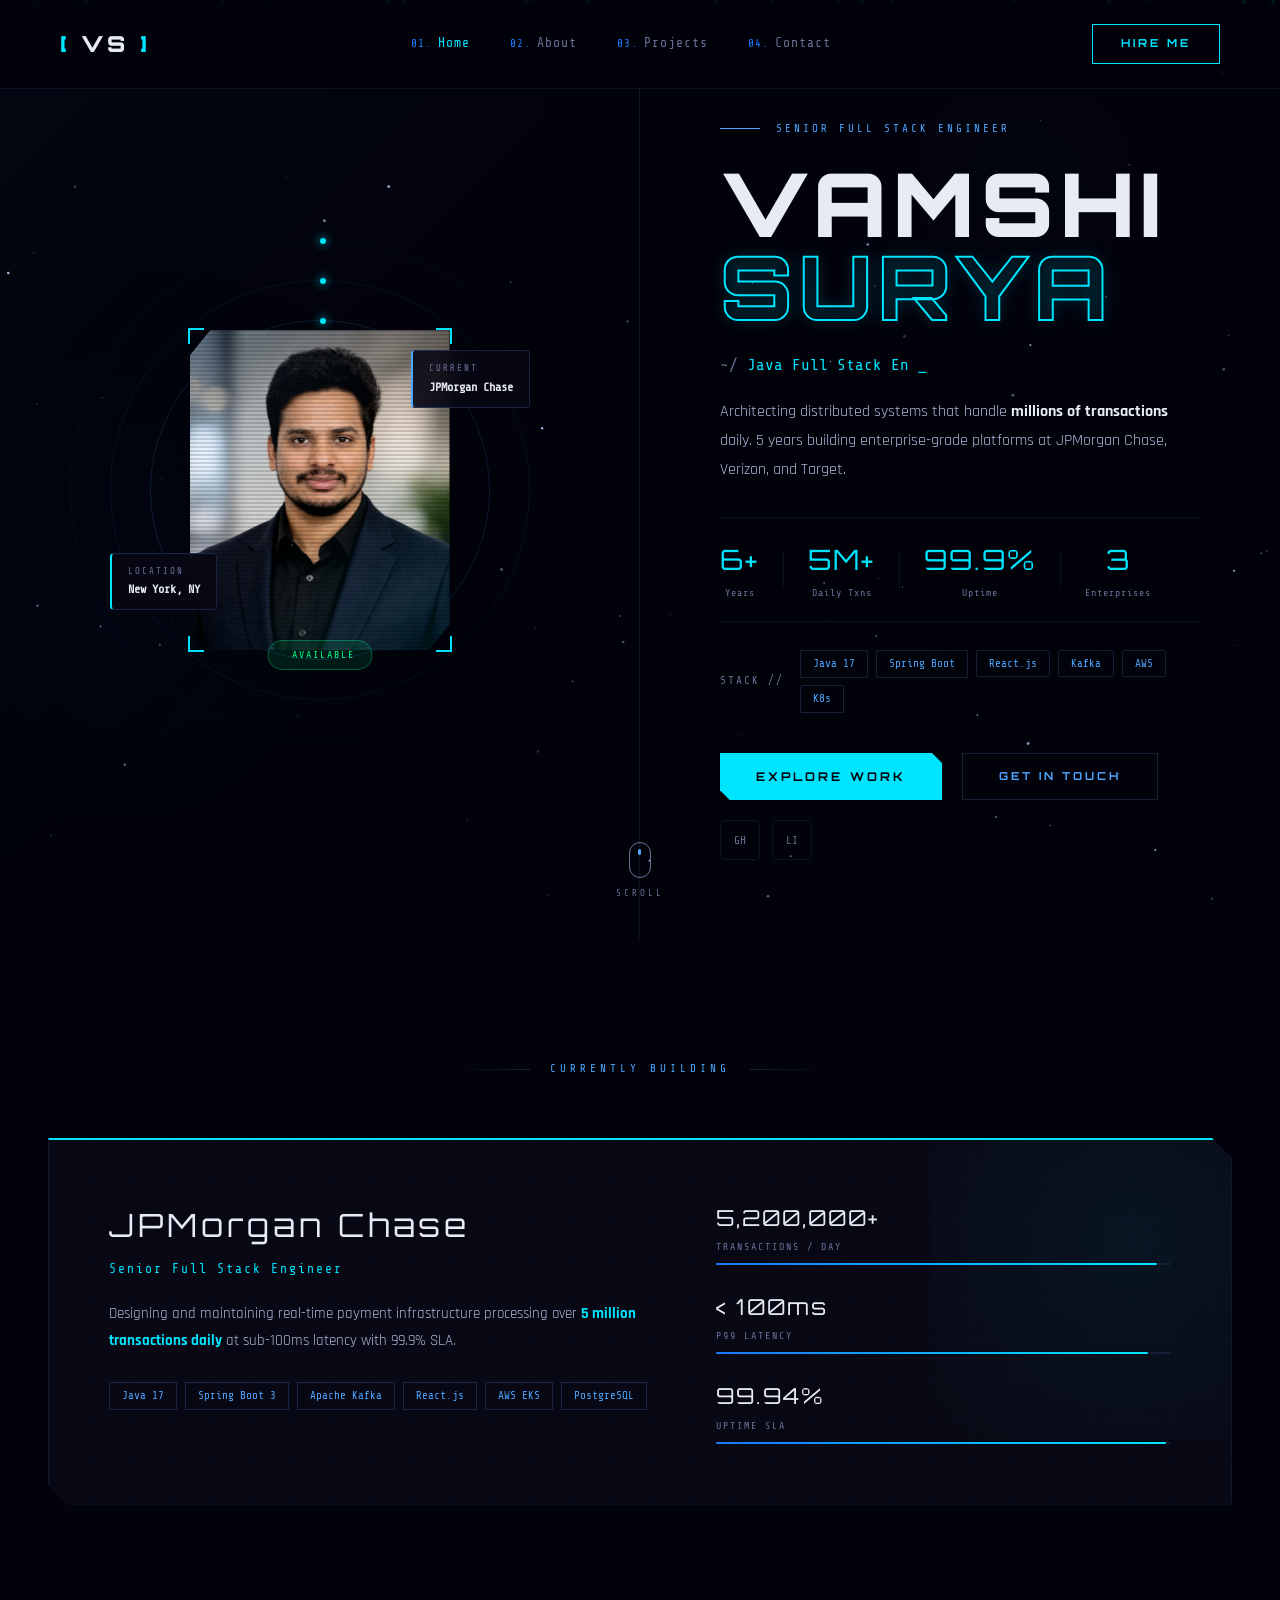
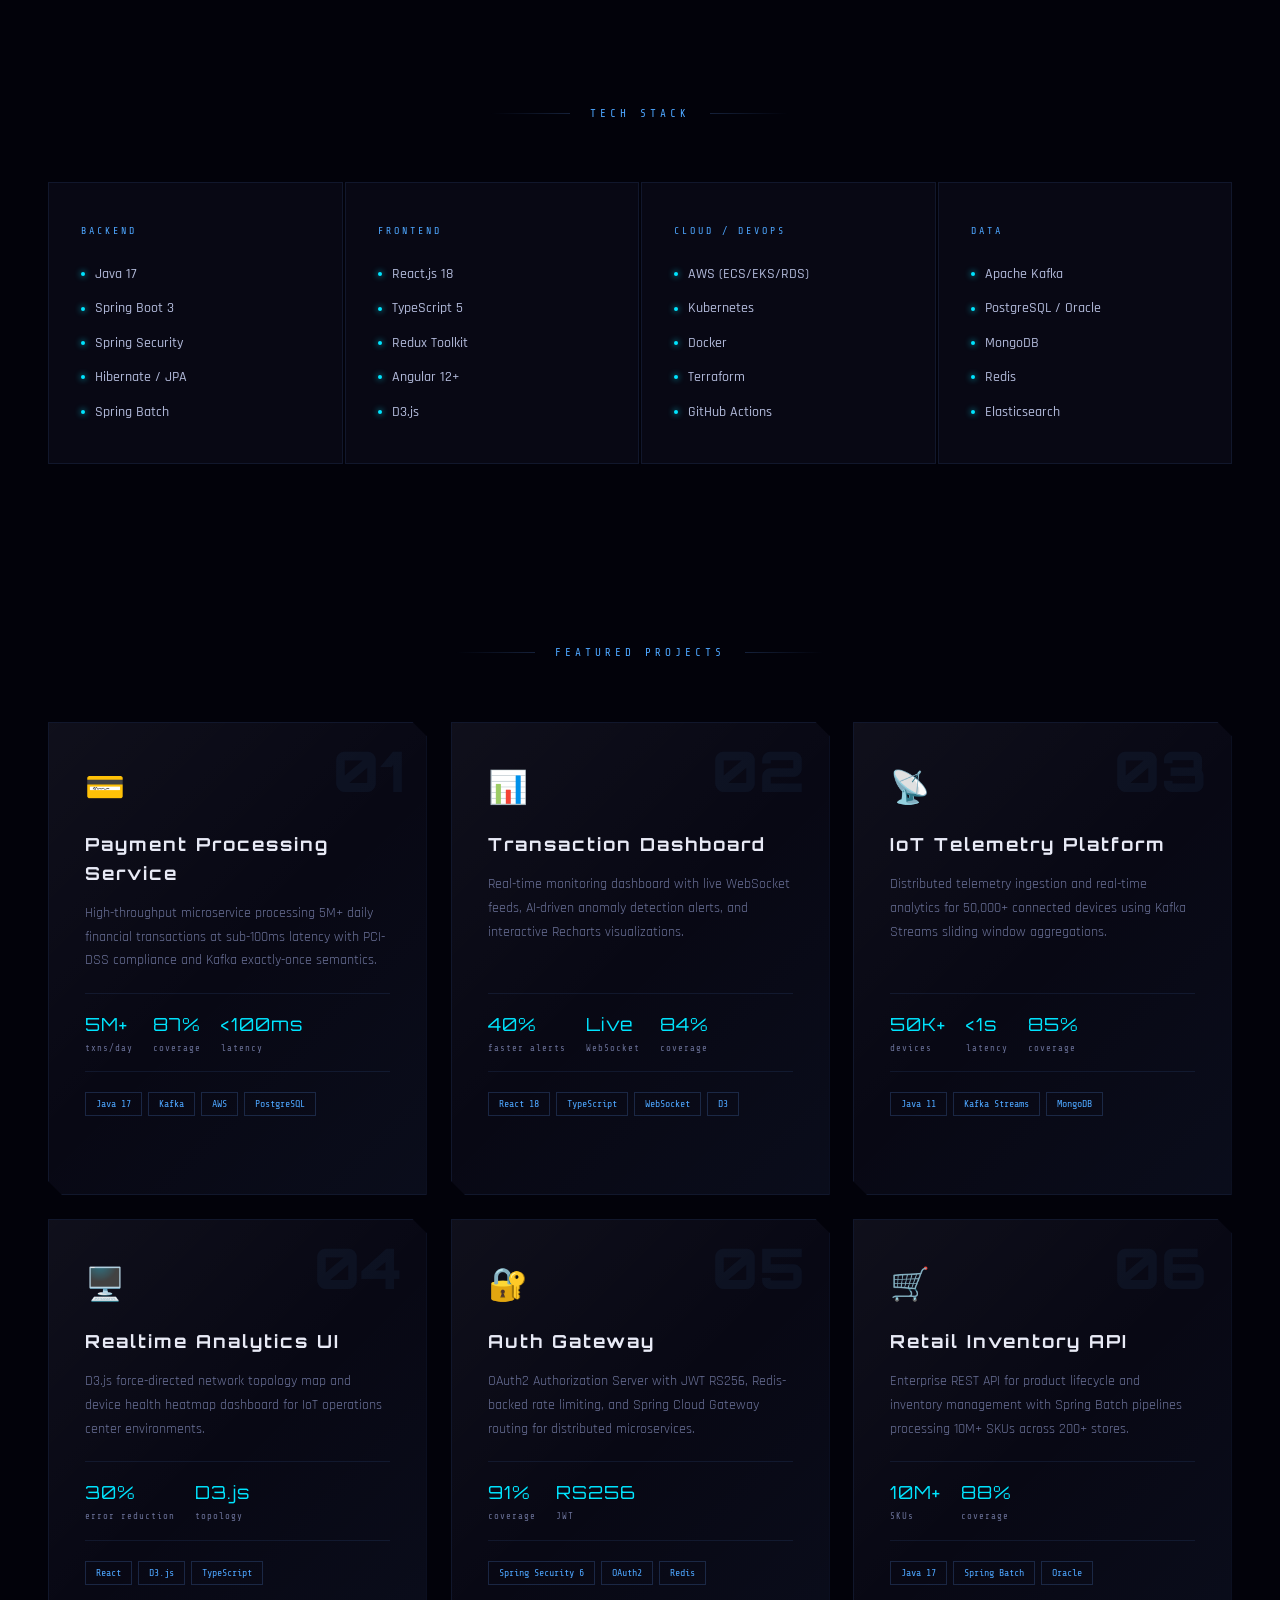
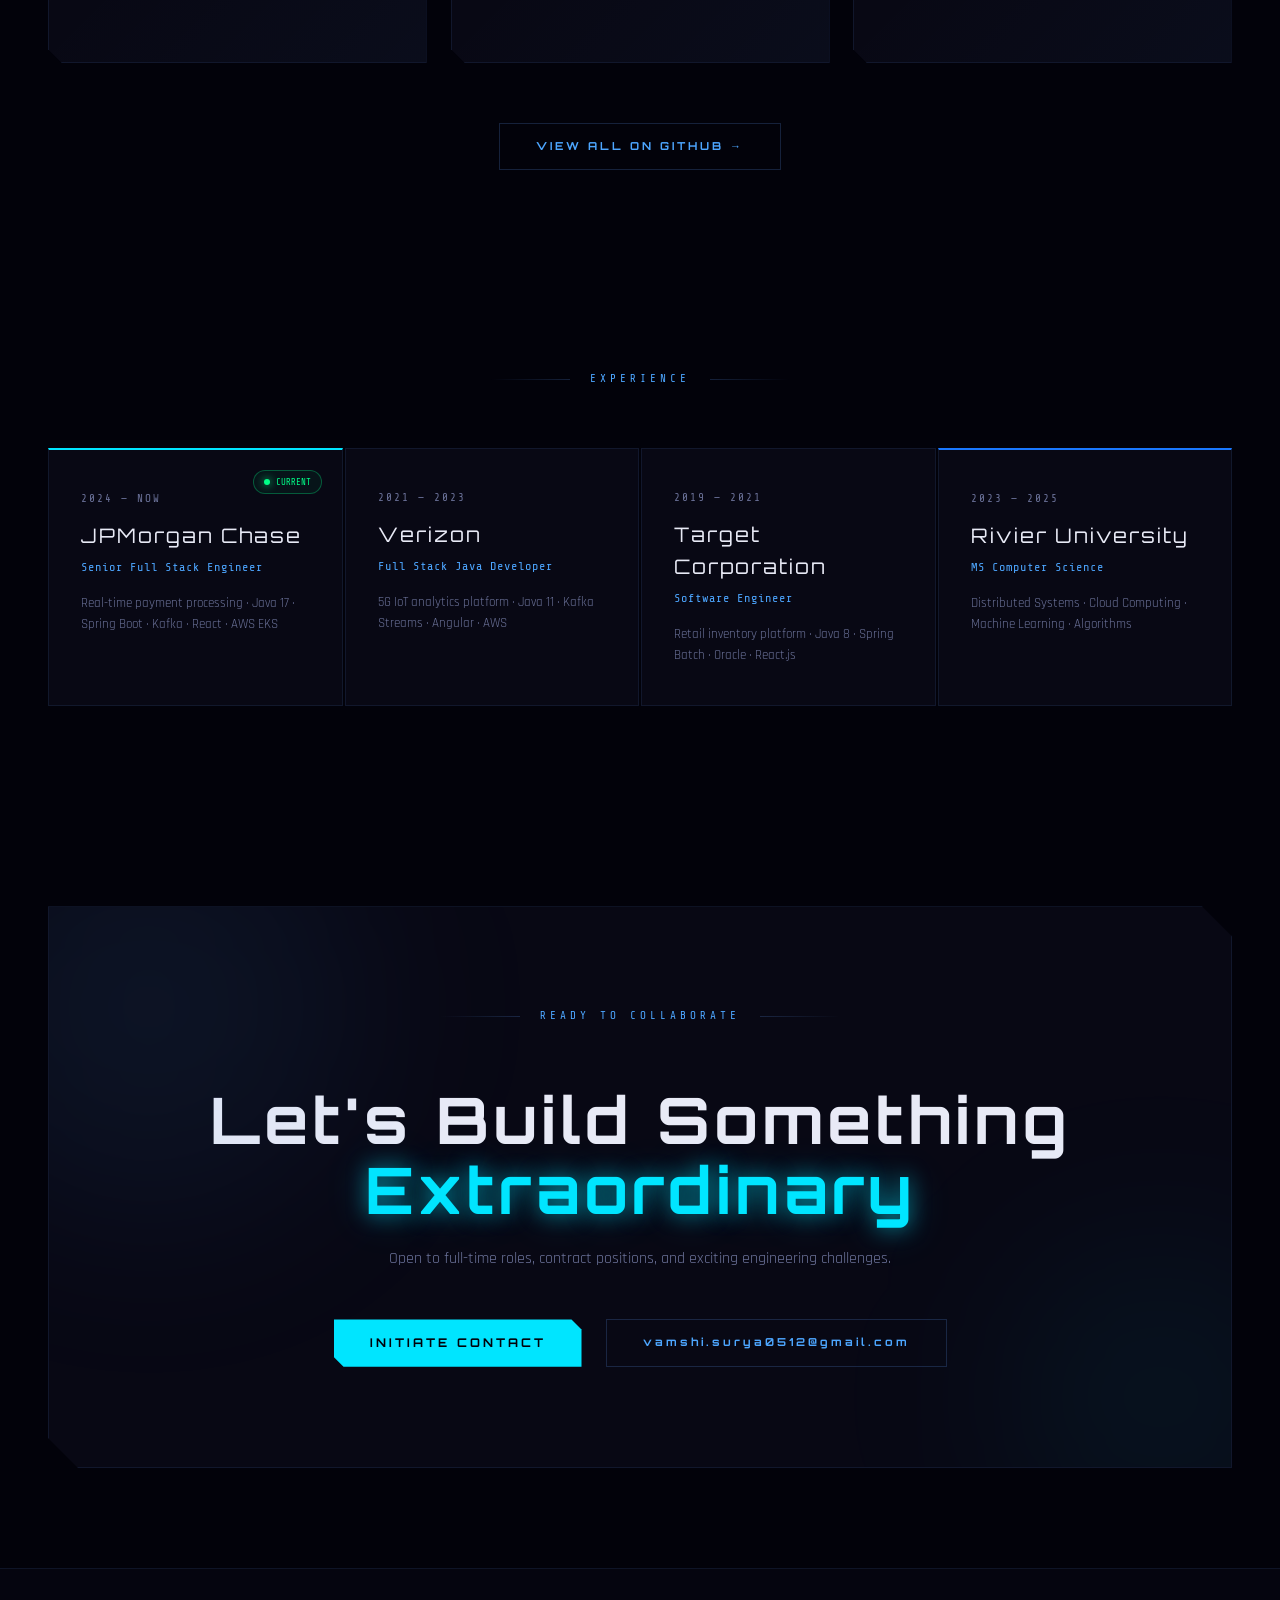
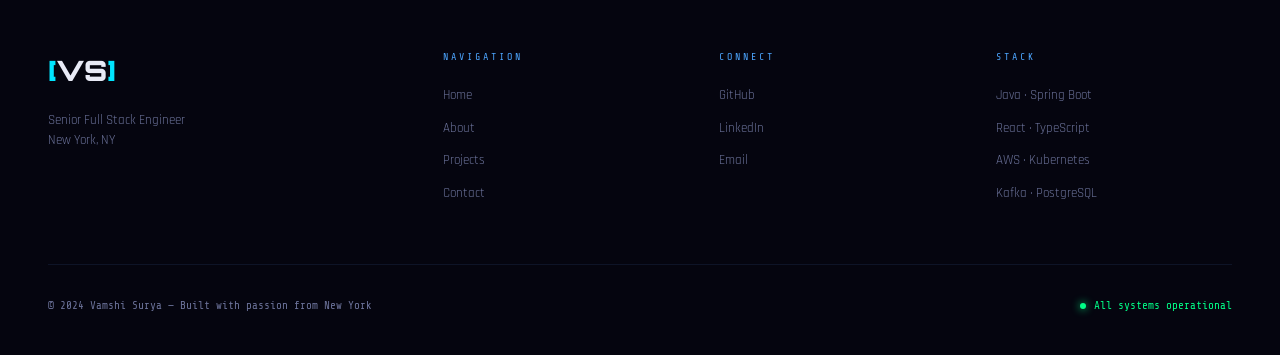
==== commit bb47acd0: "Update index.html" ====
--- a/index.html
+++ b/index.html
@@ -94,7 +94,7 @@
 
         <p class="hero-desc">
           Architecting distributed systems that handle <strong>millions of transactions</strong> daily. 
-          6 years building enterprise-grade platforms at JPMorgan Chase, Verizon, and Target.
+          5 years building enterprise-grade platforms at JPMorgan Chase, Verizon, and Target.
         </p>
 
         <div class="hero-stats-row">
--- a/style.css
+++ b/style.css
@@ -31,22 +31,10 @@
   font-family: var(--body);
   line-height: 1.6;
   overflow-x: hidden;
-  cursor: none;
-}
-
-/* Custom cursor */
-body::after {
-  content: '';
-  position: fixed;
-  width: 8px; height: 8px;
-  background: var(--cyan);
-  border-radius: 50%;
-  pointer-events: none;
-  z-index: 99999;
-  transition: transform 0.1s;
-  box-shadow: 0 0 10px var(--cyan), 0 0 20px var(--cyan);
-  transform: translate(var(--cx, -100px), var(--cy, -100px));
-}
+  cursor: default;
+}
+
+/* Custom cursor removed - using default */
 
 ::-webkit-scrollbar { width: 3px; }
 ::-webkit-scrollbar-track { background: var(--deep); }
@@ -150,7 +138,7 @@
 .nav-cta:hover .cta-text { color: var(--space); }
 .cta-text { position: relative; z-index: 1; }
 
-.nav-toggle { display: none; background: none; border: none; cursor: none; flex-direction: column; gap: 5px; padding: 4px; }
+.nav-toggle { display: none; background: none; border: none; flex-direction: column; gap: 5px; padding: 4px; }
 .nav-toggle span { display: block; width: 24px; height: 2px; background: var(--white); transition: all 0.3s; }
 
 /* =====================================================
@@ -166,9 +154,10 @@
 .hero-left {
   position: relative; z-index: 1;
   display: flex; align-items: center; justify-content: center;
-  padding: 120px 60px 80px 60px;
+  padding: 120px 40px 80px 40px;
   background: linear-gradient(135deg, rgba(77,166,255,0.03) 0%, transparent 60%);
   border-right: 1px solid var(--border);
+  overflow: hidden;
 }
 
 .photo-container { position: relative; }
@@ -194,9 +183,10 @@
 @keyframes spinRing { from{transform:translate(-50%,-50%) rotate(0)} to{transform:translate(-50%,-50%) rotate(360deg)} }
 
 .photo-wrap {
-  position: relative; width: 300px; height: 380px;
+  position: relative; width: 260px; height: 320px;
   clip-path: polygon(8% 0, 100% 0, 100% 92%, 92% 100%, 0 100%, 0 8%);
   overflow: hidden;
+  flex-shrink: 0;
 }
 .hero-photo {
   width: 100%; height: 100%;
@@ -378,7 +368,7 @@
    ===================================================== */
 .btn-space {
   position: relative; display: inline-flex; align-items: center;
-  overflow: hidden; text-decoration: none; cursor: none;
+  overflow: hidden; text-decoration: none; cursor: pointer;
   font-family: var(--display); font-size: 12px;
   font-weight: 700; letter-spacing: 3px;
   color: var(--space);
@@ -403,7 +393,7 @@
   font-weight: 700; letter-spacing: 3px;
   color: var(--blue); background: transparent;
   padding: 14px 36px; border: 1px solid var(--border2);
-  text-decoration: none; transition: all 0.3s; cursor: none;
+  text-decoration: none; transition: all 0.3s; cursor: pointer;
 }
 .btn-outline:hover { border-color: var(--blue); background: rgba(77,166,255,0.05); color: var(--cyan); }
 
@@ -503,7 +493,7 @@
   position: relative;
   background: var(--card);
   border: 1px solid var(--border);
-  cursor: none;
+  cursor: pointer;
   transition: transform 0.1s ease, box-shadow 0.3s;
   transform-style: preserve-3d;
   will-change: transform;
@@ -715,7 +705,7 @@
   display: flex; align-items: center; gap: 16px;
   background: var(--card); border: 1px solid var(--border);
   padding: 18px 24px; text-decoration: none; position: relative; overflow: hidden;
-  transition: all 0.3s; cursor: none;
+  transition: all 0.3s; cursor: pointer;
 }
 .ccs-card:not(.no-hover):hover { border-color: var(--border2); transform: translateX(4px); }
 .ccs-card:not(.no-hover):hover .ccs-glow { opacity: 1; }
@@ -756,7 +746,7 @@
   background: var(--deep); border: 1px solid var(--border);
   color: var(--white); font-family: var(--body); font-size: 14px;
   padding: 12px 16px; outline: none; border-radius: 0; resize: vertical;
-  transition: border-color 0.2s; cursor: none;
+  transition: border-color 0.2s; cursor: pointer;
 }
 .fg input:focus, .fg textarea:focus, .fg select:focus { border-color: var(--blue); }
 .fg select option { background: var(--card); }
@@ -778,7 +768,7 @@
 .footer-brand p { font-size: 13px; color: var(--gray); line-height: 1.6; }
 .footer-nav { display: flex; flex-direction: column; gap: 12px; }
 .fn-title { font-family: var(--mono); font-size: 10px; color: var(--blue); letter-spacing: 3px; margin-bottom: 8px; }
-.footer-nav a, .footer-nav span { font-size: 13px; color: var(--gray); text-decoration: none; transition: color 0.2s; cursor: none; }
+.footer-nav a, .footer-nav span { font-size: 13px; color: var(--gray); text-decoration: none; transition: color 0.2s; cursor: pointer; }
 .footer-nav a:hover { color: var(--white); }
 .footer-bottom {
   display: flex; justify-content: space-between; align-items: center;
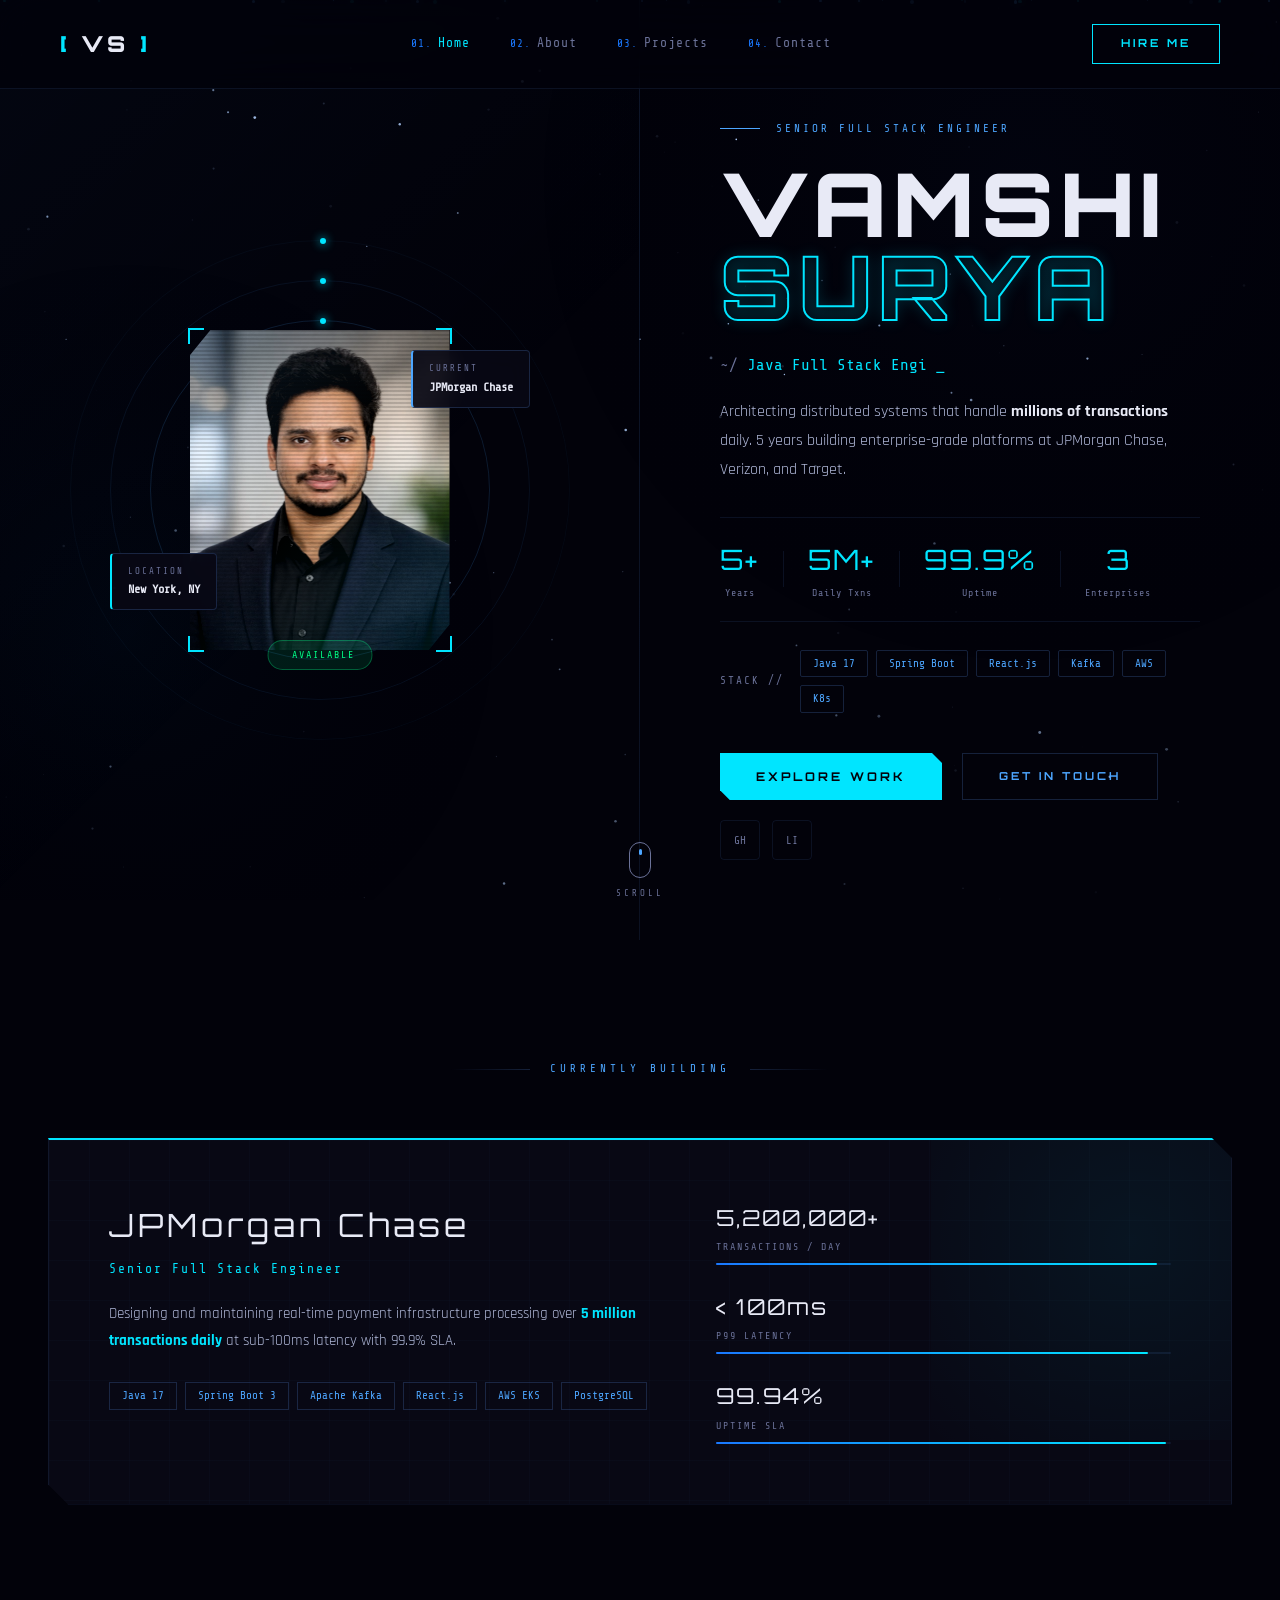
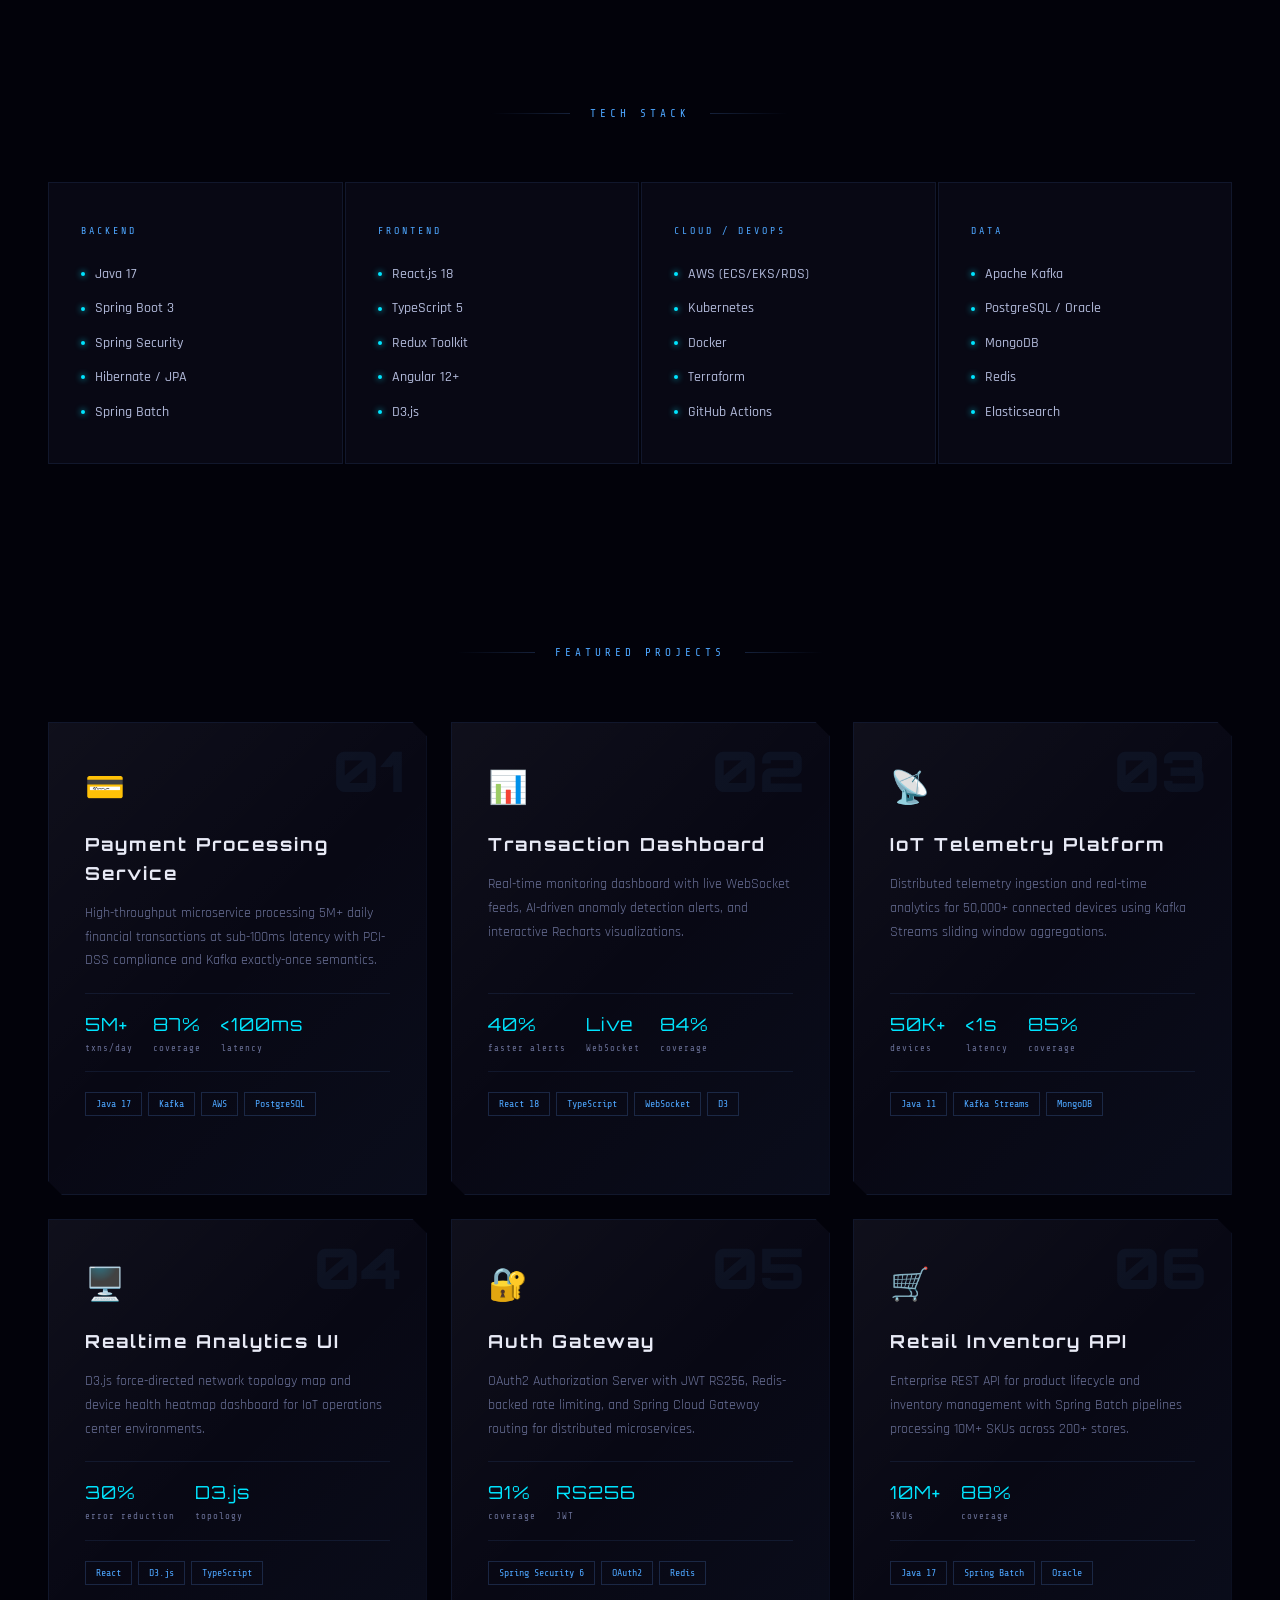
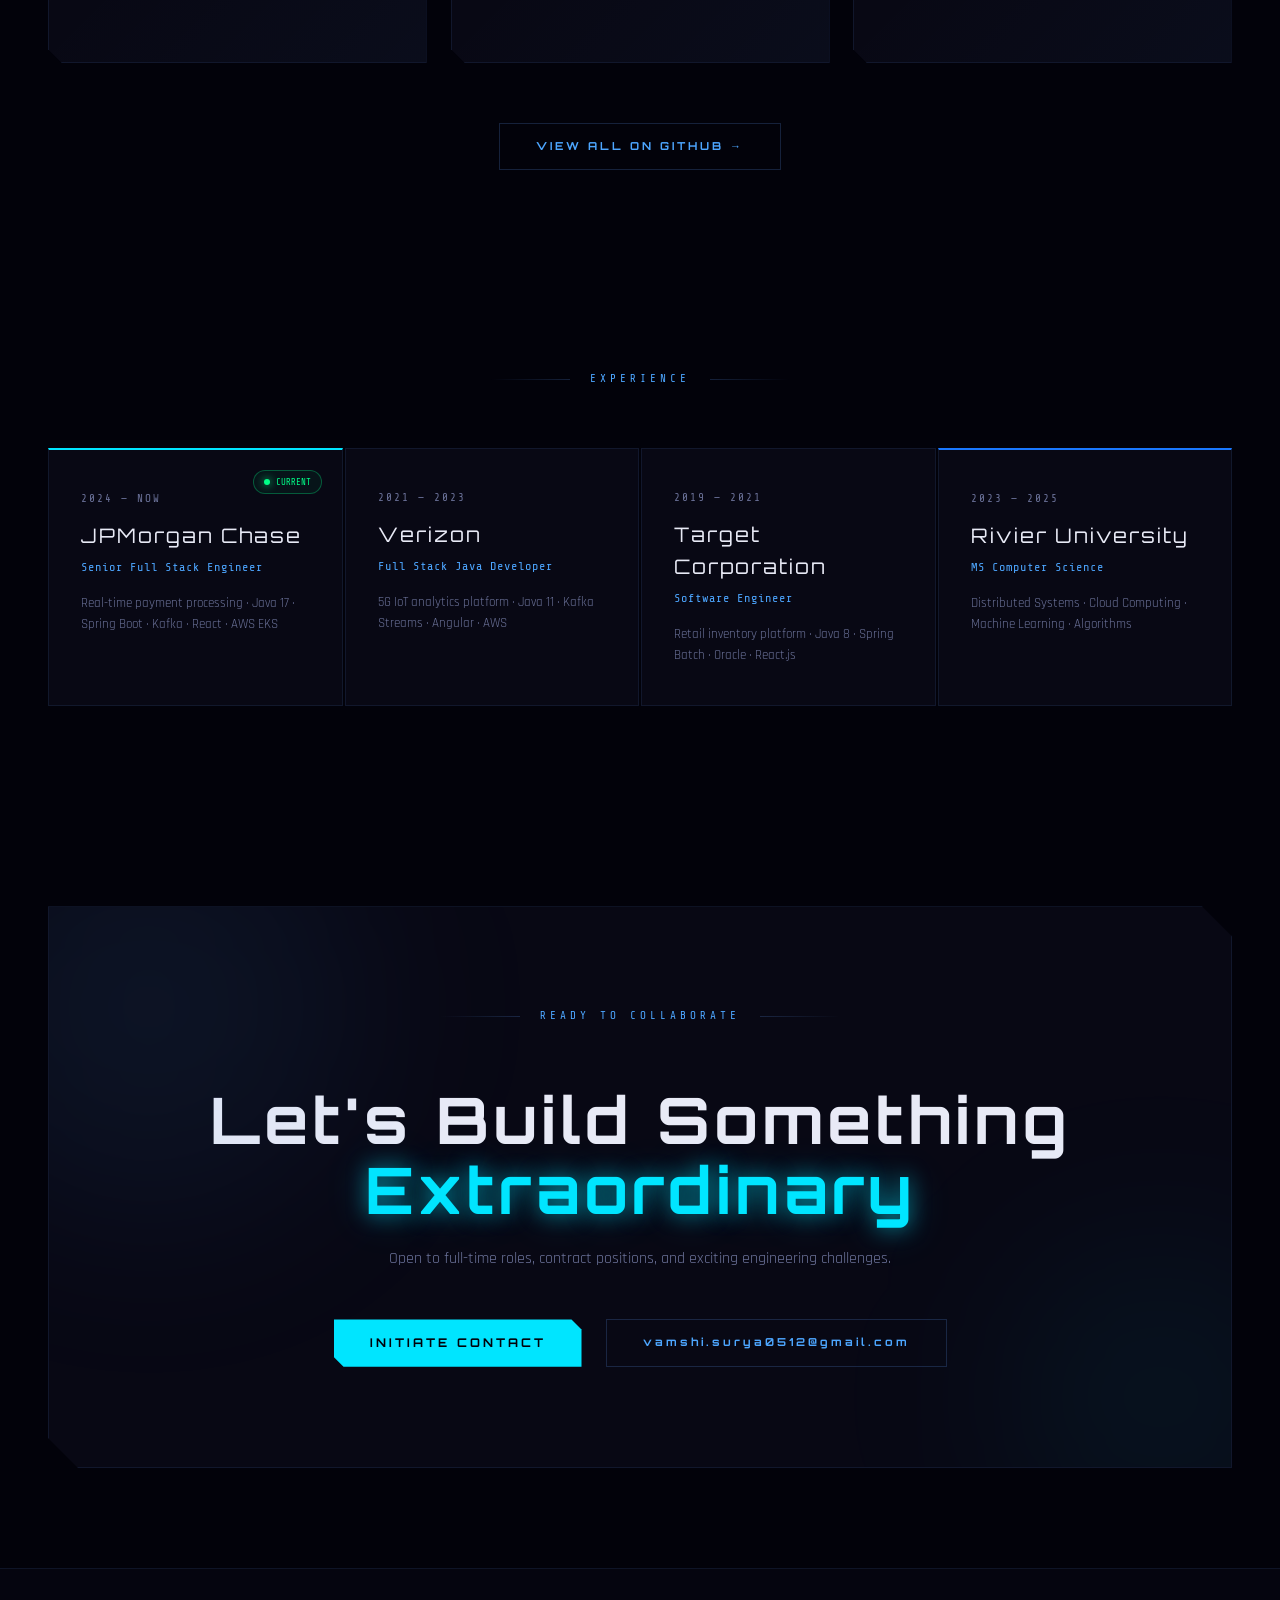
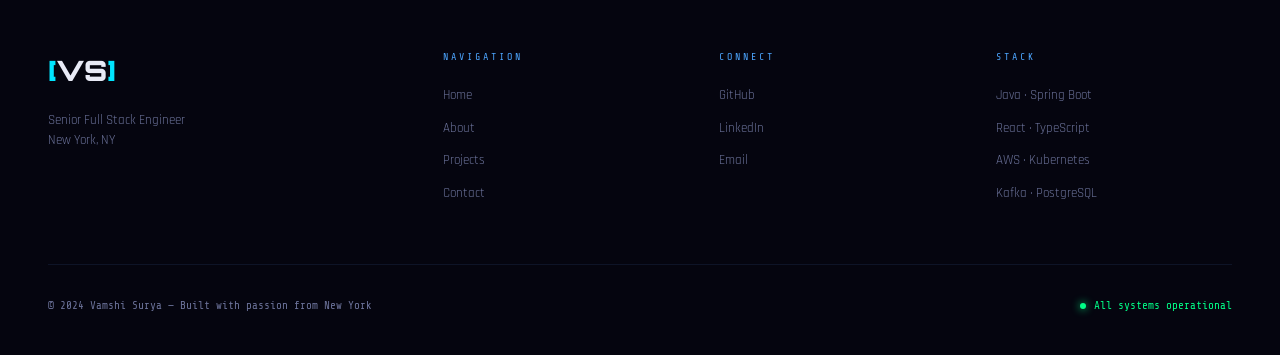
==== commit 0ca6b40b: "Update index.html" ====
--- a/index.html
+++ b/index.html
@@ -99,7 +99,7 @@
 
         <div class="hero-stats-row">
           <div class="hstat">
-            <div class="hstat-val">6+</div>
+            <div class="hstat-val">5+</div>
             <div class="hstat-label">Years</div>
           </div>
           <div class="hstat-sep"></div>
